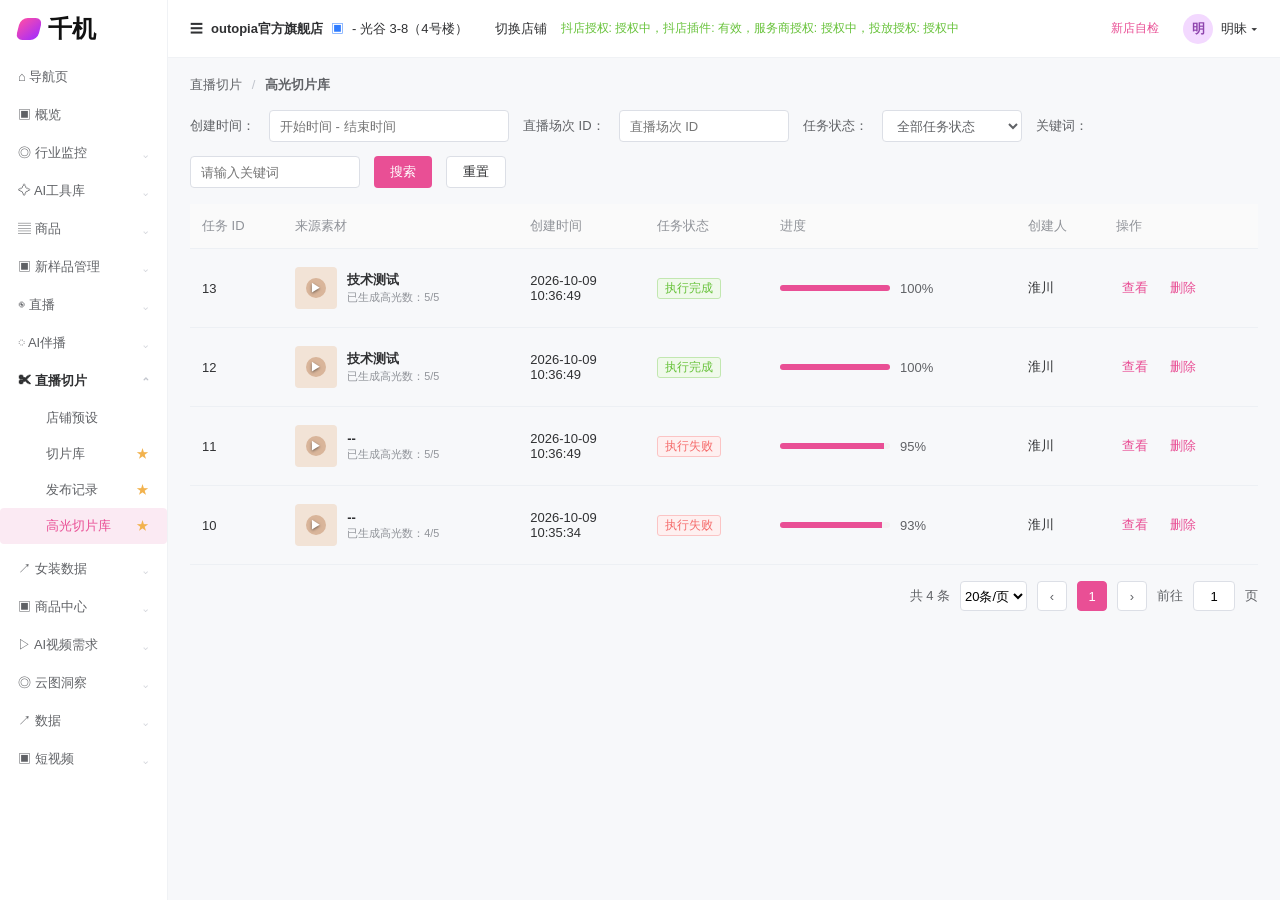
==== live-slice-prototype.html @ 04acc9f8 "Publish AI auto slice shop presets prototype" ====
<!doctype html>
<html lang="zh-CN">
<head>
<meta charset="UTF-8"><meta name="viewport" content="width=device-width,initial-scale=1.0">
<title>高光切片库-直播切片-千机管理后台</title>
<style>
:root{--pink:#e94f95;--pink2:#ff6aa8;--bg:#f7f8fa;--line:#edf0f4;--text:#303133;--muted:#909399;--green:#67c23a;--red:#f56c6c;--sidebar:#fff;--active:#fbeaf3}*{box-sizing:border-box}body{margin:0;background:var(--bg);color:var(--text);font:13px -apple-system,BlinkMacSystemFont,"PingFang SC","Microsoft YaHei",sans-serif}button,input,select{font:inherit}button{cursor:pointer;border:0;background:none;color:inherit}.shell{display:flex;min-height:100vh}.sidebar{width:168px;background:var(--sidebar);border-right:1px solid #f0f2f5;flex:none;position:sticky;top:0;height:100vh;overflow:auto}.logo{height:58px;display:flex;align-items:center;gap:8px;padding:0 18px;font-size:24px;font-weight:800;color:#111}.logo i{width:22px;height:22px;border-radius:7px;background:linear-gradient(135deg,#ff4da6,#a12cff);transform:skewX(-14deg)}.menu{width:100%;display:flex;align-items:center;gap:8px;padding:10px 18px;color:#606266;text-align:left}.menu:hover{background:#fafafa}.menu.active{color:#303133;font-weight:600}.caret{margin-left:auto;color:#c0c4cc}.sub{padding:0 0 6px}.sub button{width:100%;display:flex;align-items:center;justify-content:space-between;padding:9px 18px 9px 46px;color:#606266;text-align:left}.sub button.active{background:var(--active);color:var(--pink);border-radius:4px}.star{color:#f2b24d}.main{flex:1;min-width:0}.top{height:58px;background:#fff;border-bottom:1px solid #f0f2f5;display:flex;align-items:center;justify-content:space-between;padding:0 22px}.store{display:flex;align-items:center;gap:8px;color:#303133}.store b{font-weight:600}.auth{color:#67c23a;font-size:12px}.right{display:flex;align-items:center;gap:18px}.check{color:var(--pink);font-size:12px}.user{display:flex;align-items:center;gap:8px}.avatar{width:30px;height:30px;border-radius:50%;background:#f3d9ff;color:#8e44ad;display:grid;place-items:center;font-weight:700}.content{padding:18px 22px 40px}.crumb{color:#606266;margin-bottom:16px}.crumb span{color:#c0c4cc;margin:0 6px}.filters{display:flex;gap:14px;align-items:center;flex-wrap:wrap;margin-bottom:16px}.label{color:#606266}.date,.input,.select{height:32px;border:1px solid #dcdfe6;border-radius:4px;background:#fff;padding:0 10px;color:#606266}.date{width:240px}.input{width:170px}.select{width:140px}.search{height:32px;padding:0 16px;background:var(--pink);color:#fff;border-radius:4px}.reset{height:32px;padding:0 16px;border:1px solid #dcdfe6;background:#fff;border-radius:4px}.table{width:100%;border-collapse:collapse;min-width:980px}.table th{text-align:left;color:#909399;font-weight:500;padding:13px 12px;border-bottom:1px solid var(--line);background:#fafafa}.table td{padding:18px 12px;border-bottom:1px solid var(--line);vertical-align:middle}.source{display:flex;align-items:center;gap:10px}.thumb{width:42px;height:42px;border-radius:4px;background:#f2e3d6;display:grid;place-items:center;position:relative;overflow:hidden}.thumb:before{content:"";width:20px;height:20px;border-radius:50%;background:#d9b59a}.thumb:after{content:"▶";position:absolute;color:#fff;font-size:12px;text-shadow:0 1px 3px #0008}.meta b{display:block;font-weight:600}.meta small{color:#909399}.badge{display:inline-flex;align-items:center;gap:4px;border:1px solid;border-radius:3px;padding:1px 7px;font-size:12px}.ok{color:#67c23a;border-color:#c2e7b0;background:#f0f9eb}.bad{color:#f56c6c;border-color:#fbc4c4;background:#fef0f0}.run{color:#e6a23c;border-color:#f5dab1;background:#fdf6ec}.progress{display:flex;align-items:center;gap:10px;color:#606266}.bar{width:110px;height:6px;background:#f2f2f2;border-radius:6px;overflow:hidden}.bar i{display:block;height:100%;background:var(--pink)}.view{color:var(--pink)}.delete{color:var(--pink);margin-left:10px}.pager{display:flex;justify-content:flex-end;align-items:center;gap:10px;margin-top:16px;color:#606266}.pager select,.pager input{height:30px;border:1px solid #dcdfe6;border-radius:4px;background:#fff}.page{width:30px;height:30px;border:1px solid #dcdfe6;border-radius:4px;background:#fff}.page.current{background:var(--pink);color:#fff;border-color:var(--pink)}.toast{position:fixed;top:20px;left:50%;transform:translateX(-50%) translateY(-8px);background:#fff;border:1px solid #ebeef5;box-shadow:0 4px 16px #0001;border-radius:4px;padding:10px 16px;opacity:0;transition:.2s}.toast.show{opacity:1;transform:translateX(-50%)}.modal{position:fixed;inset:0;background:#0004;display:none;place-items:center}.modal.show{display:grid}.box{width:460px;background:#fff;border-radius:6px;padding:22px}.box h3{margin:0 0 16px}.box input,.box textarea{width:100%;border:1px solid #dcdfe6;border-radius:4px;padding:8px}.box textarea{height:90px;margin-top:12px}.box-actions{display:flex;justify-content:flex-end;gap:8px;margin-top:16px}@media(max-width:900px){.sidebar{display:none}.filters{align-items:stretch}.date,.input,.select{width:100%}}
</style>
<style>
.preset-page{background:#f7f8fa;min-height:calc(100vh - 95px);padding:8px 34px 40px;color:#17151f}.preset-hero{text-align:center;margin:4px 0 20px}.preset-hero h1{font-size:30px;margin:0 0 5px;font-weight:800}.preset-hero p{margin:0;color:#777487}.preset-modes{display:flex;background:#fff;border-radius:12px;box-shadow:0 5px 18px #391e570f;width:500px;max-width:100%;margin:0 auto 20px;padding:5px}.preset-modes button{flex:1;padding:12px;border-radius:10px;color:#55505f;font-weight:600}.preset-modes button.on{background:linear-gradient(100deg,#ad65ed,#de6fee);color:#fff}.preset-card{background:#fff;border:1px solid #eceaf2;border-radius:12px;max-width:1000px;margin:auto}.preset-tabs{display:flex;border-bottom:1px solid #eceaf2;padding:0 22px}.preset-tabs button{padding:16px 22px;color:#696573;font-weight:600}.preset-tabs button.on{color:#a356e7;border-bottom:3px solid #bf6bef}.preset-form{max-width:850px;margin:auto;padding:27px 55px}.preset-form>label{display:block;font-weight:700;margin:0 0 9px}.preset-form>label:not(:first-child){margin-top:20px}.preset-form em{color:#f05575;font-style:normal}.preset-select{width:100%;text-align:left;border:1px solid #dedbe6;border-radius:7px;height:40px;padding:0 13px;color:#aaa;background:#fff}.preset-checks,.preset-radios{display:flex;gap:18px;align-items:center;flex-wrap:wrap;color:#555}.preset-checks a{color:#a356e7}.preset-checks span{border:1px solid #e3e0e8;border-radius:5px;padding:5px 12px;color:#56515e}.preset-pills{display:flex;gap:11px}.preset-pills button{width:70px;height:31px;background:#f5f4f8;border-radius:5px}.preset-pills button.on{background:#fff;border:2px solid #bc67ec;color:#8e46cb}.preset-strategy{display:grid;grid-template-columns:repeat(4,1fr);gap:12px}.preset-strategy button{border:1px solid #dedbe6;border-radius:8px;text-align:left;padding:14px}.preset-strategy button.on{border:2px solid #b966e9;background:#fbf4ff}.preset-strategy b{display:block;margin-bottom:6px}.preset-strategy small{color:#716c79;line-height:1.4}.preset-radios label{display:flex;gap:6px;align-items:center}.preset-ratios{display:grid;grid-template-columns:repeat(4,1fr);gap:12px}.preset-ratios button{border:1px solid #e5e1ea;border-radius:8px;text-align:left;padding:12px;min-height:72px}.preset-ratios button.on{border-color:#b762ea;background:#fbf3ff}.preset-ratios b{display:block}.preset-ratios small{display:block;color:#85818e;font-size:11px;margin-top:5px;line-height:1.35}.preset-actions{display:flex;justify-content:flex-end;gap:9px;margin-top:25px}.preset-actions>button:first-child:not(.primary-preset){border:1px solid #e0dce7;border-radius:7px;padding:9px 20px;background:#fff}.primary-preset{background:linear-gradient(100deg,#aa61e9,#dc6deb);color:#fff;border-radius:7px;padding:10px 24px;font-weight:700}.default-preset-btn{border:1px solid #dcdfe6;border-radius:7px;padding:10px 20px;background:#fff;color:#606266;font-weight:600;cursor:pointer}.default-preset-btn:hover:not(:disabled){border-color:#e94f95;color:#e94f95}.default-preset-btn:disabled{background:#f5f7fa;border-color:#e4e7ed;color:#c0c4cc;cursor:not-allowed}@media(max-width:700px){.preset-page{padding:10px 12px}.preset-form{padding:24px 18px}.preset-strategy,.preset-ratios{grid-template-columns:1fr 1fr}.preset-pills{flex-wrap:wrap}}
</style><style>.preset-modes button:first-child{display:none!important}.preset-modes{width:360px!important}</style><style id="editor-css">
.ed{display:flex;flex-direction:column;height:calc(100vh - 54px);background:#f4f5f7;color:#1d1a24;margin:-8px -34px -40px}.ed-top{height:52px;background:#fff;border-bottom:1px solid #eceaf1;display:flex;align-items:center;padding:0 16px;gap:12px}.ed-top .back{border:1px solid #e4e0ea;border-radius:6px;height:30px;padding:0 10px;color:#5c5666}.ed-top b{font-size:15px}.ed-top .spacer{flex:1}.ed-next{background:#e94f95;color:#fff;border-radius:6px;height:32px;padding:0 16px;font-weight:600}.ed-body{flex:1;display:grid;grid-template-columns:92px 1fr 320px;min-height:0}.ed-tools{background:#fff;border-right:1px solid #eceaf1;display:flex;flex-direction:column;padding:8px 6px;gap:4px}.ed-tools button{border-radius:8px;padding:10px 4px;color:#5d5866;font-size:12px;line-height:1.25}.ed-tools button.on{background:#fff0f6;color:#e94f95;font-weight:700}.ed-stage{display:flex;flex-direction:column;min-width:0;background:#f7f8fa}.ed-stage-bar{display:flex;justify-content:flex-end;gap:8px;padding:10px 14px}.ed-stage-bar button{border:1px solid #e4e0ea;background:#fff;border-radius:6px;height:28px;padding:0 10px;font-size:12px;color:#5c5666}.ed-canvas-wrap{flex:1;display:flex;align-items:center;justify-content:center;min-height:0}.ed-canvas{width:240px;aspect-ratio:9/16;background:linear-gradient(180deg,#2a2433,#16131c);border-radius:10px;box-shadow:0 12px 30px #1b12261f;position:relative;overflow:hidden;color:#fff}.ed-canvas .cap{position:absolute;left:8%;right:8%;bottom:18%;text-align:center;font-weight:800;font-size:18px;text-shadow:0 2px 0 #000,0 0 8px #000;line-height:1.25}.ed-canvas .badge{position:absolute;left:10px;top:10px;background:#e94f95;border-radius:4px;font-size:11px;padding:2px 6px}.ed-side{background:#fff;border-left:1px solid #eceaf1;display:flex;flex-direction:column;min-height:0}.ed-side h3{margin:0;padding:12px 14px 8px;font-size:14px;display:flex;align-items:center;justify-content:space-between}.ed-switch{width:36px;height:20px;border-radius:10px;background:#e94f95;position:relative}.ed-switch i{position:absolute;right:2px;top:2px;width:16px;height:16px;border-radius:50%;background:#fff}.ed-side .add{margin:0 14px 8px;border:1px dashed #e94f95;color:#e94f95;border-radius:6px;height:32px;font-weight:600}.ed-list{overflow:auto;flex:1;padding:0 10px 8px}.ed-item{border:1px solid #eeeaf2;border-radius:8px;padding:8px;margin-bottom:8px;cursor:pointer}.ed-item.on{border-color:#e94f95;background:#fff7fb}.ed-item header{display:flex;justify-content:space-between;color:#8a8494;font-size:11px;margin-bottom:4px}.ed-item header button{color:#c4becb}.ed-item input{width:100%;border:0;background:transparent;font-weight:600;color:#241f2b}.ed-props{border-top:1px solid #eeeaf2;padding:10px 14px 12px;display:grid;grid-template-columns:1fr 1fr;gap:8px}.ed-props label{font-size:11px;color:#7a7484;display:flex;flex-direction:column;gap:4px}.ed-props input,.ed-props select{border:1px solid #e6e2eb;border-radius:5px;height:28px;padding:0 6px;background:#fff}.ed-props .full{grid-column:1/-1}.ed-seg{display:flex;background:#f4f2f6;border-radius:6px;padding:2px}.ed-seg button{flex:1;height:26px;border-radius:5px;color:#666}.ed-seg button.on{background:#fff;color:#e94f95;font-weight:700}.ed-tl{height:168px;background:#fff;border-top:1px solid #eceaf1;display:flex;flex-direction:column}.ed-tl-bar{height:40px;display:flex;align-items:center;gap:6px;padding:0 10px;border-bottom:1px solid #f0eef3}.ed-tl-bar button{width:28px;height:28px;border-radius:6px;color:#5d5866}.ed-tl-bar button:hover{background:#f6f4f8}.ed-time{margin-left:8px;font-variant-numeric:tabular-nums;color:#3d3846;font-size:12px}.ed-tl-bar .spacer{flex:1}.ed-zoom{width:110px}.ed-track{flex:1;position:relative;margin:10px 12px;background:#f7f5f9;border-radius:8px;overflow:hidden}.ed-clip{position:absolute;top:16px;bottom:16px;left:4%;background:linear-gradient(90deg,#ffd6e8,#f7b4d2);border-radius:6px;border:1px solid #e94f95}.ed-playhead{position:absolute;top:0;bottom:0;width:2px;background:#e94f95}.ed-playhead:before{content:"";position:absolute;top:0;left:-5px;border:6px solid transparent;border-top-color:#e94f95}.ed-panel-note{padding:16px;color:#6d6776;font-size:13px;line-height:1.6}
<style id="editor-embedded-fix">.preset-form:has(.ed){padding:0!important;max-width:none!important}.preset-form .ed{margin:0;height:760px;min-height:0;border-radius:0 0 12px 12px}.preset-form:has(.ed){border-radius:0 0 12px 12px}</style><style id="lexicon-css">
.lex{padding:22px 34px 34px;min-height:620px;color:#303133}
.lex-head{display:flex;align-items:baseline;gap:12px;margin-bottom:18px}
.lex-head b{font-size:16px;font-weight:700}
.lex-head span{color:#909399;font-size:13px}
.lex-bar{display:flex;align-items:center;gap:12px;margin-bottom:16px}
.lex-search{position:relative;width:280px}
.lex-search input{width:100%;height:32px;border:1px solid #dcdfe6;border-radius:4px;padding:0 32px 0 12px;outline:none}
.lex-search input:focus{border-color:#e94f95}
.lex-search i{position:absolute;right:10px;top:8px;color:#c0c4cc;font-style:normal}
.lex-bar .spacer{flex:1}
.lex-btn{height:32px;padding:0 16px;border-radius:4px;font-size:13px}
.lex-btn.ghost{background:#fff;border:1px solid #f5c2d6;color:#e94f95}
.lex-btn.solid{background:#e94f95;color:#fff}
.lex-pools{display:grid;grid-template-columns:1fr 1fr;gap:20px;margin-top:10px}
.lex-pool{border:1px solid #e8e6ef;border-radius:10px;background:#fff;padding:16px;min-height:360px;display:flex;flex-direction:column}
.lex-pool-header{display:flex;align-items:center;justify-content:space-between;margin-bottom:14px;padding-bottom:10px;border-bottom:1px dashed #edeaf2}
.lex-pool-title{display:flex;align-items:center;gap:8px;font-weight:700;font-size:14px}
.lex-pool-title i{width:8px;height:8px;border-radius:50%;display:inline-block}
.lex-pool.hot .lex-pool-title i{background:#e94f95}
.lex-pool.forbidden .lex-pool-title i{background:#f56c6c}
.lex-pool-count{font-size:12px;color:#909399}
.lex-tags{display:flex;flex-wrap:wrap;gap:10px;align-content:flex-start;flex:1}
.lex-tag{position:relative;display:inline-flex;align-items:center;background:#f7f6fa;border:1px solid #e4e0ec;border-radius:6px;padding:7px 14px;font-size:13px;color:#303133;transition:all .15s;cursor:default}
.lex-tag:hover{background:#fff;border-color:#e94f95;box-shadow:0 2px 8px #e94f9518}
.lex-tag-del{position:absolute;top:-7px;right:-7px;width:16px;height:16px;border-radius:50%;background:#e94f95;color:#fff;font-size:11px;line-height:15px;text-align:center;display:none;cursor:pointer;border:1px solid #fff;box-shadow:0 1px 3px #0003}
.lex-pool.forbidden .lex-tag-del{background:#f56c6c}
.lex-tag:hover .lex-tag-del{display:block}
.lex-tag-del:hover{transform:scale(1.15)}.lex-upload-card{border:1px solid #ebe7f2;border-radius:8px;padding:14px;background:#faf9fc;display:flex;flex-direction:column;justify-content:space-between}.lex-add-tag{justify-content:center;min-width:34px;padding:7px 12px;color:#e94f95;border-style:dashed;background:#fff;cursor:pointer;font-weight:700}.lex-pool.forbidden .lex-add-tag{color:#f56c6c}.lex-add-tag:hover{background:#fff7f7}
.lex-empty{padding:40px;text-align:center;color:#c0c4cc}
.lex-mask{position:fixed;inset:0;background:#0006;display:flex;align-items:center;justify-content:center;z-index:50}
.lex-dialog{width:420px;background:#fff;border-radius:8px;padding:20px 22px}
.lex-dialog h4{margin:0 0 16px;font-size:16px}
.lex-dialog input{width:100%;height:36px;border:1px solid #dcdfe6;border-radius:4px;padding:0 12px}
.lex-dialog input:focus{border-color:#e94f95;outline:none}
.lex-dialog .row{display:flex;justify-content:flex-end;gap:10px;margin-top:18px}
.lex-count{margin-left:8px;color:#c0c4cc;font-size:12px}
.preset-setting .default-preset-btn{margin-left:auto;flex-shrink:0;min-height:32px;padding:7px 18px}
.preset-tab-actions{margin:0;padding:25px 55px 27px}.preset-form:has(#editorHost) .ed{height:672px}.preset-form:has(#lexiconHost) .lex{min-height:530px}.preset-tab-actions .primary-preset{flex-shrink:0}@media(max-width:700px){.preset-tab-actions{padding:24px 18px}}
</style><style id="preset-setting-css">.preset-setting{display:flex;align-items:center;gap:12px;margin:-2px 0 14px;color:#606266}.preset-setting[hidden]{display:none}.preset-setting label{font-weight:600}.preset-setting #presetSelect{display:none}.preset-picker{position:relative;width:220px}.preset-picker-trigger{display:flex;align-items:center;gap:8px;width:100%;height:32px;border:1px solid #dcdfe6;border-radius:4px;background:#fff;color:#606266;padding:0 10px;text-align:left}.preset-picker-trigger:focus-visible,.preset-picker-trigger[aria-expanded="true"]{outline:none;border-color:#e94f95}.preset-picker-arrow{margin-left:auto;width:7px;height:7px;border-right:1px solid #909399;border-bottom:1px solid #909399;transform:rotate(45deg);margin-top:-4px}.preset-default-badge{display:inline-flex;align-items:center;padding:2px 6px;background:#f0f1f3;border-radius:4px;color:#909399;font-size:11px;line-height:16px;font-weight:400;white-space:nowrap}.preset-picker-menu{position:absolute;top:calc(100% + 6px);left:0;right:0;z-index:20;padding:5px 0;border:1px solid #e4e7ed;border-radius:6px;background:#fff;box-shadow:0 6px 18px #00000014}.preset-picker-menu[hidden]{display:none}.preset-picker-option{display:flex;align-items:center;gap:8px;width:100%;padding:9px 12px;text-align:left;color:#606266}.preset-picker-option:hover,.preset-picker-option:focus-visible{outline:none;background:#f7f6fa}.preset-picker-option[aria-selected="true"]{color:#a356e7;background:#fbf4ff}</style></head><body>
<div class="shell"><aside class="sidebar"><div class="logo"><i></i>千机</div><button class="menu">⌂ 导航页</button><button class="menu">▣ 概览</button><button class="menu">◎ 行业监控 <span class="caret">⌄</span></button><button class="menu">✧ AI工具库 <span class="caret">⌄</span></button><button class="menu">▤ 商品 <span class="caret">⌄</span></button><button class="menu">▣ 新样品管理 <span class="caret">⌄</span></button><button class="menu">◉ 直播 <span class="caret">⌄</span></button><button class="menu">◌ AI伴播 <span class="caret">⌄</span></button><button class="menu active">✂ 直播切片 <span class="caret">⌃</span></button><div class="sub"><button data-tab="library">切片库 <span class="star">★</span></button><button data-tab="record">发布记录 <span class="star">★</span></button><button data-tab="highlight" class="active">高光切片库 <span class="star">★</span></button></div><button class="menu">↗ 女装数据 <span class="caret">⌄</span></button><button class="menu">▣ 商品中心 <span class="caret">⌄</span></button><button class="menu">▷ AI视频需求 <span class="caret">⌄</span></button><button class="menu">◎ 云图洞察 <span class="caret">⌄</span></button><button class="menu">↗ 数据 <span class="caret">⌄</span></button><button class="menu">▣ 短视频 <span class="caret">⌄</span></button></aside>
<main class="main"><header class="top"><div class="store">☰ <b>outopia官方旗舰店</b> <span style="color:#2f7cff">▣</span> - 光谷 3-8（4号楼）　<button id="switch">切换店铺</button><span class="auth">抖店授权: 授权中，抖店插件: 有效，服务商授权: 授权中，投放授权: 授权中</span></div><div class="right"><button class="check" id="selfCheck">新店自检</button><div class="user"><div class="avatar">明</div>明昧 ▾</div></div></header><section class="content"><div class="crumb">直播切片 <span>/</span> <b id="crumb">高光切片库</b></div><div id="presetSetting" class="preset-setting" hidden><label>预设设置</label><select id="presetSelect"><option>店铺预设 1</option><option>店铺预设 2</option></select><button class="default-preset-btn" id="btnSetDefault">作为默认预设</button></div><div id="panel"></div></section></main></div>
<div class="toast" id="toast"></div><div class="modal" id="modal"><div class="box"><h3>创建直播切片任务</h3><input id="session" placeholder="请输入直播场次 ID"><textarea id="desc" placeholder="可选，填写任务说明"></textarea><div class="box-actions"><button class="reset" id="cancel">取消</button><button class="search" id="save">创建任务</button></div></div></div>
<script>
const $=s=>document.querySelector(s),$$=s=>[...document.querySelectorAll(s)];let currentDefaultPreset = '店铺预设 1';
function updateDefaultButton(){renderPresetPicker();const sel=$('#presetSelect');const btn=$('#btnSetDefault');if(!btn||!sel)return;const cur=sel.value;if(cur===currentDefaultPreset){btn.disabled=true;btn.textContent='已为默认预设';}else{btn.disabled=false;btn.textContent='作为默认预设';}}
function renderPresetPicker(){
 const select=$('#presetSelect');if(!select)return;
 let picker=$('#presetPicker');
 if(!picker){
  picker=document.createElement('div');picker.id='presetPicker';picker.className='preset-picker';
  picker.innerHTML='<button type="button" class="preset-picker-trigger" aria-label="预设设置" aria-haspopup="listbox" aria-expanded="false" aria-controls="presetPickerMenu"></button><div id="presetPickerMenu" class="preset-picker-menu" role="listbox" aria-label="预设设置" hidden></div>';
  select.after(picker);
  const trigger=picker.querySelector('button');const menu=picker.querySelector('[role="listbox"]');
  const close=()=>{menu.hidden=true;trigger.setAttribute('aria-expanded','false')};
  const open=()=>{menu.hidden=false;trigger.setAttribute('aria-expanded','true')};
  trigger.onclick=()=>{if(menu.hidden)open();else close()};
  trigger.onkeydown=e=>{if(e.key==='ArrowDown'||e.key==='ArrowUp'){e.preventDefault();open();const options=[...menu.children];(options.find(b=>b.getAttribute('aria-selected')==='true')||options[0])?.focus()}};
  picker.onkeydown=e=>{if(e.key==='Escape'){e.preventDefault();close();trigger.focus()}if(e.target.getAttribute('role')==='option'&&(e.key==='ArrowDown'||e.key==='ArrowUp')){e.preventDefault();const options=[...menu.children];options[(options.indexOf(e.target)+(e.key==='ArrowDown'?1:-1)+options.length)%options.length].focus()}};
  picker.onfocusout=e=>{if(!picker.contains(e.relatedTarget))close()};
  document.addEventListener('click',e=>{if(!picker.contains(e.target))close()});
 }
 const trigger=picker.querySelector('button');const menu=picker.querySelector('[role="listbox"]');
 const nameContent=value=>{const fragment=document.createDocumentFragment();const name=document.createElement('span');name.textContent=value;fragment.appendChild(name);if(value===currentDefaultPreset){const badge=document.createElement('span');badge.className='preset-default-badge';badge.textContent='默认';fragment.appendChild(badge)}return fragment};
 trigger.replaceChildren(nameContent(select.value));const arrow=document.createElement('span');arrow.className='preset-picker-arrow';arrow.setAttribute('aria-hidden','true');trigger.appendChild(arrow);
 menu.replaceChildren();
 [...select.options].forEach(option=>{const button=document.createElement('button');button.type='button';button.className='preset-picker-option';button.setAttribute('role','option');button.setAttribute('aria-selected',String(option.value===select.value));button.appendChild(nameContent(option.value));button.onclick=()=>{select.value=option.value;menu.hidden=true;trigger.setAttribute('aria-expanded','false');select.dispatchEvent(new Event('change',{bubbles:true}));updateDefaultButton();trigger.focus()};menu.appendChild(button)});
}
let active='highlight';
const data={library:{title:'切片库',rows:[['1024','技术测试','常规切片','2026-10-09 10:36:49','已完成','5/5','淮川'],['1023','技术测试','商品切片','2026-10-09 10:22:18','处理中','3/5','淮川'],['1022','秋冬新品专场','常规切片','2026-10-08 18:42:11','执行失败','4/5','淮川']]},record:{title:'发布记录',rows:[['0098','技术测试-高光01','抖音 / 快手','2026-10-09 11:04:22','已发布','100%','明昧'],['0097','秋冬新品专场-03','抖音','2026-10-08 19:20:08','发布中','68%','明昧'],['0096','品牌直播间-02','快手 / 视频号','2026-10-08 16:38:41','发布失败','45%','明昧']]},highlight:{title:'高光切片库',rows:[['13','技术测试','2026-10-09 10:36:49','执行完成','100%','淮川','5/5'],['12','技术测试','2026-10-09 10:36:49','执行完成','100%','淮川','5/5'],['11','--','2026-10-09 10:36:49','执行失败','95%','淮川','5/5'],['10','--','2026-10-09 10:35:34','执行失败','93%','淮川','4/5']]}};
function toast(m){let t=$('#toast');t.textContent=m;t.classList.add('show');setTimeout(()=>t.classList.remove('show'),1800)}
function render(k){active=k;$$('[data-tab]').forEach(x=>x.classList.toggle('active',x.dataset.tab===k));const ps=$('#presetSetting');if(ps)ps.hidden=k!=='preset';if(k==='preset'){$('#crumb').textContent='店铺预设';$('#panel').innerHTML='';return}let d=data[k];$('#crumb').textContent=d.title;$$('[data-tab]').forEach(x=>x.classList.toggle('active',x.dataset.tab===k));let status=k==='record'?'发布状态':'任务状态',statusOptions=k==='record'?'<option>全部发布状态</option><option>已发布</option><option>发布中</option><option>发布失败</option>':'<option>全部任务状态</option><option>执行完成</option><option>处理中</option><option>执行失败</option>';let rows=d.rows.map(r=>{let statusText=k==='highlight'?r[3]:r[4],pct=k==='highlight'?r[4]:r[5],cls=/完成|发布$/.test(statusText)?'ok':/失败/.test(statusText)?'bad':'run',progress=parseInt(pct);return `<tr><td>${r[0]}</td><td><div class="source"><div class="thumb"></div><div class="meta"><b>${r[1]}</b><small>${k==='record'?'发布渠道：'+r[2]:'已生成高光数：'+(k==='highlight'?r[6]:r[5])}</small></div></div></td><td>${k==='highlight'?r[2].replace(' ','<br>'):r[3].replace(' ','<br>')}</td><td><span class="badge ${cls}">${statusText}</span></td><td><div class="progress"><div class="bar"><i style="width:${progress}%"></i></div>${pct}</div></td><td>${k==='highlight'?r[5]:r[6]}</td><td><button class="view">查看</button><button class="delete">删除</button></td></tr>`}).join('');$('#panel').innerHTML=`<div class="filters"><span class="label">创建时间：</span><input class="date" placeholder="开始时间 - 结束时间"><span class="label">直播场次 ID：</span><input class="input" placeholder="直播场次 ID"><span class="label">${status}：</span><select class="select">${statusOptions}</select><span class="label">关键词：</span><input class="input" placeholder="请输入关键词"><button class="search" id="searchBtn">搜索</button><button class="reset" id="resetBtn">重置</button></div><table class="table"><thead><tr><th>${k==='record'?'发布 ID':'任务 ID'}</th><th>${k==='record'?'视频名称':'来源素材'}</th><th>${k==='record'?'发布时间':'创建时间'}</th><th>${status}</th><th>进度</th><th>创建人</th><th>操作</th></tr></thead><tbody>${rows}</tbody></table><div class="pager"><span>共 ${d.rows.length} 条</span><select><option>20条/页</option><option>50条/页</option></select><button class="page">‹</button><button class="page current">1</button><button class="page">›</button><span>前往</span><input value="1" style="width:42px;text-align:center"><span>页</span></div>`;$('#searchBtn').onclick=()=>toast('已按当前条件筛选');$('#resetBtn').onclick=()=>{render(active);toast('筛选条件已重置')};$$('.view').forEach(b=>b.onclick=()=>toast('已打开详情'));$$('.delete').forEach(b=>b.onclick=()=>{if(confirm('确定删除这条记录吗？')){b.closest('tr').remove();toast('记录已删除')}})}
const preset=document.createElement('button');preset.dataset.tab='preset';preset.textContent='店铺预设';document.querySelector('.sub').insertBefore(preset,document.querySelector('.sub').firstElementChild);
function renderPreset(){return `<div class="preset-page"><div class="preset-hero"><h1>直播精剪</h1><p>智能直播拆条 + 配方短视频自动化剪辑</p></div><div class="preset-modes"><button>♙ 主播管理</button><button class="on">▣ 直播拆条</button><button>▶ 视频创作</button></div><div class="preset-card"><div class="preset-tabs"><button class="on">切片策略</button><button>剪辑预设</button><button>词库管理</button></div><div class="preset-form"><label>成片生成策略 <em>*</em></label><div class="preset-strategy"><button class="on"><b>定时生成</b><small>按固定时间间隔自动拆条生成成片</small></button><button><b>定量生成</b><small>按设定数量目标优先组合输出</small></button><button><b>关键词生成</b><small>根据口播和商品关键词匹配切片</small></button><button><b>高光生成</b><small>自动捕捉互动和成交高光片段成片</small></button></div><label>无效词过滤</label><div class="preset-checks"><label><input type="checkbox" checked>重复词</label><label><input type="checkbox" checked>语气词</label><label><input type="checkbox" checked>停顿</label><span>0.8s</span></div><label>输出数量 <em>*</em></label><div class="preset-pills"><button>1</button><button>2</button><button class="on">3</button><button>4</button><button>5</button><button>6</button></div><label>标签相似度过滤</label><div class="preset-radios"><label><input type="radio" name="ps">宽松</label><label><input type="radio" name="ps">标准</label><label><input type="radio" name="ps" checked>严格</label></div><label>是否允许重复使用素材</label><div class="preset-radios"><label><input type="radio" name="reuse" checked>允许</label><label><input type="radio" name="reuse">不允许</label></div><label>成片变速</label><div class="preset-radios"><label><input type="radio" name="pv">0.8</label><label><input type="radio" name="pv">1.0</label><label><input type="radio" name="pv" checked>1.2</label><label><input type="radio" name="pv">1.5</label><label><input type="radio" name="pv">2.0</label></div><label>输出比例 <em>*</em></label><div class="preset-ratios"><button class="on"><b>9:16</b><small>1080 × 1920<br>适合抖音快手淘宝逛逛平台</small></button><button><b>3:4</b><small>750 × 1000</small></button><button><b>1:1</b><small>800 × 800</small></button><button><b>16:9</b><small>1920 × 1080</small></button></div><div class="preset-actions"><button class="primary-preset" id="btnSavePreset">保存预设</button></div></div></div></div>`}

const editorState={tool:'字幕设置',playing:false,time:0,duration:67,zoom:1,subsOn:true,scope:'global',font:'思源黑体',color:'#ffffff',stroke:'#000000',size:32,x:50,y:78,w:84,h:18,active:0,caps:[{t:'00:02-00:06',text:'这款凉感面料上身很舒服'},{t:'00:08-00:12',text:'今天直播间专属价'},{t:'00:14-00:18',text:'点击下方链接马上拍'}]};
function renderEditor(){const caps=editorState.caps.map((c,i)=>`<div class="ed-item ${i===editorState.active?'on':''}" data-cap="${i}"><header><span>${c.t}</span><button data-del="${i}">删除</button></header><input data-edit="${i}" value="${c.text.replace(/"/g,'&quot;')}"></div>`).join('');const tools=['字幕设置','转场特效','BGM库','马赛克','贴纸'].map(t=>`<button data-tool="${t}" class="${editorState.tool===t?'on':''}">${t}</button>`).join('');const side=editorState.tool==='字幕设置'?`<div class="ed-props"><div class="ed-seg full"><button data-scope="global" class="${editorState.scope==='global'?'on':''}">全局设置</button><button data-scope="single" class="${editorState.scope==='single'?'on':''}">单个设置</button></div><label>字体<select id="edFont"><option>思源黑体</option><option>阿里巴巴普惠体</option><option>站酷快乐体</option></select></label><label>字号<input id="edSize" type="number" value="${editorState.size}"></label><label>颜色<input id="edColor" type="color" value="${editorState.color}"></label><label>描边<input id="edStroke" type="color" value="${editorState.stroke}"></label><label>水平<input id="edX" type="number" value="${editorState.x}"></label><label>垂直<input id="edY" type="number" value="${editorState.y}"></label><label>宽度<input id="edW" type="number" value="${editorState.w}"></label><label>高度<input id="edH" type="number" value="${editorState.h}"></label></div>`:`<div class="ed-panel-note"><b>${editorState.tool}</b><br>原型面板已接通，可继续配置${editorState.tool}。</div>`;const mm=String(Math.floor(editorState.time/60)).padStart(2,'0'),ss=String(editorState.time%60).padStart(2,'0'),dm=String(Math.floor(editorState.duration/60)).padStart(2,'0'),ds=String(editorState.duration%60).padStart(2,'0'),cap=editorState.caps[editorState.active];return `<div class="ed"><div class="ed-body"><div class="ed-tools">${tools}</div><div class="ed-stage"><div class="ed-canvas-wrap"><div class="ed-canvas" id="edCanvas"><span class="badge">9:16</span><div class="cap" id="capPreview" style="color:${editorState.color};font-size:${Math.max(14,editorState.size/2)}px;-webkit-text-stroke:1px ${editorState.stroke};left:${editorState.x-editorState.w/2}%;width:${editorState.w}%;bottom:${100-editorState.y}%">${editorState.subsOn&&cap?cap.text:''}</div></div></div></div><aside class="ed-side">${side}</aside></div></div>`}
function mountEditor(root){root.innerHTML=renderEditor();root.querySelectorAll('[data-tool]').forEach(b=>b.onclick=()=>{editorState.tool=b.dataset.tool;mountEditor(root)});root.querySelectorAll('[data-cap]').forEach(b=>b.onclick=e=>{if(e.target.dataset.del||e.target.dataset.edit)return;editorState.active=+b.dataset.cap;mountEditor(root)});root.querySelectorAll('[data-del]').forEach(b=>b.onclick=e=>{e.stopPropagation();editorState.caps.splice(+b.dataset.del,1);editorState.active=Math.max(0,editorState.caps.length-1);mountEditor(root)});root.querySelectorAll('[data-edit]').forEach(inp=>inp.oninput=()=>{editorState.caps[+inp.dataset.edit].text=inp.value;const p=root.querySelector('#capPreview');if(p)p.textContent=editorState.subsOn?inp.value:''});const add=root.querySelector('#addCap');if(add)add.onclick=()=>{const n=editorState.caps.length+1;editorState.caps.push({t:`00:${String(n*4).padStart(2,'0')}-00:${String(n*4+3).padStart(2,'0')}`,text:'新字幕'});editorState.active=editorState.caps.length-1;mountEditor(root)};root.querySelectorAll('[data-scope]').forEach(b=>b.onclick=()=>{editorState.scope=b.dataset.scope;mountEditor(root)});const bind=(id,key,num)=>{const el=root.querySelector(id);if(el)el.onchange=el.oninput=()=>{editorState[key]=num?+el.value:el.value;const p=root.querySelector('#capPreview');if(p){p.style.color=editorState.color;p.style.fontSize=Math.max(14,editorState.size/2)+'px';p.style.webkitTextStroke='1px '+editorState.stroke;p.style.left=(editorState.x-editorState.w/2)+'%';p.style.width=editorState.w+'%';p.style.bottom=(100-editorState.y)+'%'}}};bind('#edFont','font',0);bind('#edSize','size',1);bind('#edColor','color',0);bind('#edStroke','stroke',0);bind('#edX','x',1);bind('#edY','y',1);bind('#edW','w',1);bind('#edH','h',1);const tog=root.querySelector('#subToggle');if(tog)tog.onclick=()=>{editorState.subsOn=!editorState.subsOn;const p=root.querySelector('#capPreview');if(p)p.textContent=editorState.subsOn?(editorState.caps[editorState.active]?.text||''):''};const back=root.querySelector('#edBack');if(back)back.onclick=()=>openPreset('base');const next=root.querySelector('#edNext');if(next)next.onclick=()=>toast('已进入下一步：发布设置');root.querySelectorAll('[data-act]').forEach(b=>b.onclick=()=>toast(b.textContent+'（原型）'));root.querySelectorAll('[data-tl]').forEach(b=>b.onclick=()=>{const k=b.dataset.tl;if(k==='play'){editorState.playing=!editorState.playing;b.textContent=editorState.playing?'⏸':'▶';toast(editorState.playing?'开始播放':'已暂停');return}toast({undo:'已撤销',redo:'已重做',split:'已在播放头分割',del:'已删除选中片段',snap:'吸附已切换'}[k]||'已操作')});const z=root.querySelector('#edZoom');if(z)z.oninput=()=>{editorState.zoom=+z.value;const c=root.querySelector('.ed-clip');if(c)c.style.width=(72*editorState.zoom)+'%'};const font=root.querySelector('#edFont');if(font)font.value=editorState.font}

const lexiconState={hotWords:['湿剃','干剃','剃','剃须刀','飞利浦'],forbiddenWords:['第一','全网最低','秒杀','绝对','治愈'],query:'',targetPool:'hot'};
function renderLexicon(root){
 const q=lexiconState.query.trim();
 const filterWords=(list)=>list.map((w,i)=>({w,i})).filter(x=>!q||x.w.includes(q));
 const hotFiltered=filterWords(lexiconState.hotWords);
 const forbiddenFiltered=filterWords(lexiconState.forbiddenWords);
 const renderTag=(x,type)=>`<div class="lex-tag" data-type="${type}"><span>${x.w}</span><span class="lex-tag-del" data-deltype="${type}" data-delidx="${x.i}" title="删除">×</span></div>`;
 const hotHtml=hotFiltered.map(x=>renderTag(x,'hot')).join('')+`<div class="lex-tag lex-add-tag" data-addpool="hot" title="添加热词">+</div>`;
 const forbiddenHtml=forbiddenFiltered.map(x=>renderTag(x,'forbidden')).join('')+`<div class="lex-tag lex-add-tag" data-addpool="forbidden" title="添加违禁词">+</div>`;
 const totalUsed=lexiconState.hotWords.join('').length+lexiconState.forbiddenWords.join('').length;
 root.innerHTML=`<div class="lex"><div class="lex-head"><b>词库检测</b><span>支持人名、专有词等热词识别优化，以及违禁词自动过滤，最多支持340个字符</span><span class="lex-count">${totalUsed}/340</span></div><div class="lex-bar"><div class="lex-search"><input id="lxSearch" placeholder="输入关键词搜索" value="${q.replace(/"/g,'&quot;')}"><i>⌕</i></div><div class="spacer"></div><button class="lex-btn solid" id="lxUpload">批量上传</button></div><div class="lex-pools"><div class="lex-pool hot"><div class="lex-pool-header"><div class="lex-pool-title"><i></i>热词池</div><span class="lex-pool-count">${lexiconState.hotWords.length} 个词</span></div><div class="lex-tags">${hotHtml}</div></div><div class="lex-pool forbidden"><div class="lex-pool-header"><div class="lex-pool-title"><i></i>违禁词池</div><span class="lex-pool-count">${lexiconState.forbiddenWords.length} 个词</span></div><div class="lex-tags">${forbiddenHtml}</div></div></div></div>`;
 const search=root.querySelector('#lxSearch');search.oninput=()=>{lexiconState.query=search.value;renderLexicon(root)};
 root.querySelector('#lxUpload').onclick=()=>openBatchUploadDialog(root);
 root.querySelectorAll('[data-addpool]').forEach(btn=>btn.onclick=()=>openLexDialog(root,btn.dataset.addpool));
 root.querySelectorAll('.lex-tag-del').forEach(btn=>btn.onclick=(e)=>{e.stopPropagation();const t=btn.dataset.deltype;const idx=+btn.dataset.delidx;if(t==='hot'){lexiconState.hotWords.splice(idx,1);toast('已删除热词');}else{lexiconState.forbiddenWords.splice(idx,1);toast('已删除违禁词');}renderLexicon(root);});
}
function openBatchUploadDialog(root){
 const mask=document.createElement('div');mask.className='lex-mask';
 mask.innerHTML=`<div class="lex-dialog" style="width:520px"><h4>批量上传词库</h4><p style="font-size:12px;color:#909399;margin:-6px 0 16px">请选择上传分类，支持通过 Excel 表格批量导入对应词库</p><div style="display:grid;grid-template-columns:1fr 1fr;gap:14px;margin-bottom:18px"><div class="lex-upload-card" id="upHotCard"><div style="font-weight:700;margin-bottom:6px;display:flex;align-items:center;gap:6px"><i style="width:8px;height:8px;border-radius:50%;background:#e94f95;display:inline-block"></i>热词批量上传</div><p style="font-size:12px;color:#606266;margin:0 0 10px;line-height:1.4">上传后将合并导入至左侧热词池</p><button class="lex-btn ghost" style="width:100%" id="btnUpHot">选择文件上传</button><button class="lex-btn ghost" style="width:100%;margin-top:8px" id="btnTplHot">下载表格模板</button></div><div class="lex-upload-card" id="upForbiddenCard"><div style="font-weight:700;margin-bottom:6px;display:flex;align-items:center;gap:6px"><i style="width:8px;height:8px;border-radius:50%;background:#f56c6c;display:inline-block"></i>违禁词批量上传</div><p style="font-size:12px;color:#606266;margin:0 0 10px;line-height:1.4">上传后将合并导入至右侧违禁词池</p><button class="lex-btn ghost" style="width:100%;border-color:#fbc4c4;color:#f56c6c" id="btnUpForbidden">选择文件上传</button><button class="lex-btn ghost" style="width:100%;margin-top:8px;border-color:#fbc4c4;color:#f56c6c" id="btnTplForbidden">下载表格模板</button></div></div><div class="row"><button class="lex-btn ghost" id="batchClose">关闭</button></div></div>`;
 document.body.appendChild(mask);
 mask.querySelector('#batchClose').onclick=()=>mask.remove();
 mask.onclick=e=>{if(e.target===mask)mask.remove()};
 mask.querySelector('#btnTplHot').onclick=()=>toast('已下载热词表格模板');
 mask.querySelector('#btnTplForbidden').onclick=()=>toast('已下载违禁词表格模板');
 mask.querySelector('#btnUpHot').onclick=()=>{
  const sample=['爆款','正品保证','官方自营'].filter(w=>!lexiconState.hotWords.includes(w));
  const nextLen=lexiconState.hotWords.join('').length+lexiconState.forbiddenWords.join('').length+sample.join('').length;
  if(nextLen>340){toast('导入后将超出340个字符上限');return;}
  lexiconState.hotWords.push(...sample);
  mask.remove();
  toast('已成功批量导入 '+sample.length+' 个热词');
  renderLexicon(root);
 };
 mask.querySelector('#btnUpForbidden').onclick=()=>{
  const sample=['第一名','国家级','全网独家'].filter(w=>!lexiconState.forbiddenWords.includes(w));
  const nextLen=lexiconState.hotWords.join('').length+lexiconState.forbiddenWords.join('').length+sample.join('').length;
  if(nextLen>340){toast('导入后将超出340个字符上限');return;}
  lexiconState.forbiddenWords.push(...sample);
  mask.remove();
  toast('已成功批量导入 '+sample.length+' 个违禁词');
  renderLexicon(root);
 };
}

function openLexDialog(root,pool='hot',lockPool=true){
 const mask=document.createElement('div');mask.className='lex-mask';
 const poolName=pool==='hot'?'热词':'违禁词';
 const radioHtml=lockPool?'':`<div style="display:flex;gap:16px;margin-bottom:14px"><label><input type="radio" name="pooldest" value="hot" ${pool==='hot'?'checked':''}> 热词池</label><label><input type="radio" name="pooldest" value="forbidden" ${pool==='forbidden'?'checked':''}> 违禁词池</label></div>`;
 mask.innerHTML=`<div class="lex-dialog"><h4>添加${lockPool?poolName:'词条'}</h4>${radioHtml}<input id="lxInput" maxlength="30" placeholder="请输入${lockPool?poolName:'词条'}名称"><div class="row"><button class="lex-btn ghost" id="lxCancel">取消</button><button class="lex-btn solid" id="lxOk">确定</button></div></div>`;
 document.body.appendChild(mask);
 const input=mask.querySelector('#lxInput');input.focus();
 mask.querySelector('#lxCancel').onclick=()=>mask.remove();
 mask.onclick=e=>{if(e.target===mask)mask.remove()};
 const save=()=>{const v=input.value.trim();if(!v){toast('请输入内容');return;}const target=lockPool?pool:mask.querySelector('input[name="pooldest"]:checked').value;const list=target==='hot'?lexiconState.hotWords:lexiconState.forbiddenWords;if(list.includes(v)){toast('该词已存在于'+(target==='hot'?'热词池':'违禁词池'));return;}const totalLen=lexiconState.hotWords.join('').length+lexiconState.forbiddenWords.join('').length+v.length;if(totalLen>340){toast('超出340个字符上限');return;}list.push(v);mask.remove();toast('已添加到'+(target==='hot'?'热词池':'违禁词池'));renderLexicon(root);};
 mask.querySelector('#lxOk').onclick=save;
 input.onkeydown=e=>{if(e.key==='Enter')save();};
}
const presetDrafts={};
const presetInitialStates={edit:JSON.parse(JSON.stringify(editorState)),lexicon:JSON.parse(JSON.stringify(lexiconState))};
let displayedPresetName=null,presetViewMode='base';
const presetTabNames={base:'切片策略',edit:'剪辑预设',lexicon:'词库管理'};
function presetStorageKey(name,mode){return 'live-slice-prototype:preset:'+name+':'+mode}
function clonePresetData(value){return JSON.parse(JSON.stringify(value))}
function readSavedPreset(name,mode){try{return JSON.parse(localStorage.getItem(presetStorageKey(name,mode))||'null')}catch{return null}}
function capturePresetDraft(){
 if(!displayedPresetName||!$('.preset-form'))return;
 let value;
 if(presetViewMode==='base'){
  if(!$('.preset-strategy'))return;
  const selectedIndex=selector=>$$(selector+' button').findIndex(b=>b.classList.contains('on'));
  value={strategy:selectedIndex('.preset-strategy'),quantity:selectedIndex('.preset-pills'),ratio:selectedIndex('.preset-ratios'),filters:$$('.preset-checks input').map(input=>input.checked),radios:{}};
  ['ps','reuse','pv'].forEach(name=>{value.radios[name]=$$('input[name="'+name+'"]').findIndex(input=>input.checked)});
 }else if(presetViewMode==='edit'){if(!$('#editorHost'))return;value=editorState}
 else{if(!$('#lexiconHost'))return;value={hotWords:lexiconState.hotWords,forbiddenWords:lexiconState.forbiddenWords}}
 const drafts=presetDrafts[displayedPresetName]||(presetDrafts[displayedPresetName]={});drafts[presetViewMode]=clonePresetData(value);
}
function restorePresetTab(name,mode){
 const value=presetDrafts[name]?.[mode]||readSavedPreset(name,mode);
 if(mode==='base'){
  if(!value)return;
  [['.preset-strategy','strategy'],['.preset-pills','quantity'],['.preset-ratios','ratio']].forEach(([selector,key])=>$$(selector+' button').forEach((b,i)=>b.classList.toggle('on',i===value[key])));
  $$('.preset-checks input').forEach((input,i)=>input.checked=value.filters[i]);
  ['ps','reuse','pv'].forEach(key=>$$('input[name="'+key+'"]').forEach((input,i)=>input.checked=i===value.radios[key]));
 }else if(mode==='edit'){Object.assign(editorState,clonePresetData(value||presetInitialStates.edit))}
 else{Object.assign(lexiconState,clonePresetData(presetInitialStates.lexicon),clonePresetData(value||{}));lexiconState.query=''}
}
function saveCurrentPresetTab(){
 capturePresetDraft();const value=presetDrafts[displayedPresetName]?.[presetViewMode];if(!value)return;
 try{localStorage.setItem(presetStorageKey(displayedPresetName,presetViewMode),JSON.stringify(value));toast('已保存「'+displayedPresetName+'」的'+presetTabNames[presetViewMode])}
 catch{toast('保存失败，请检查浏览器的本地存储权限')}
}
function bindPresetActions(){
 const saveBtn=$('#btnSavePreset');if(saveBtn)saveBtn.onclick=saveCurrentPresetTab;
 const defBtn=$('#btnSetDefault');if(defBtn)defBtn.onclick=()=>{const name=$('#presetSelect').value;try{localStorage.setItem('live-slice-prototype:default-preset',name);currentDefaultPreset=name;toast('已将「'+name+'」设为默认预设');updateDefaultButton()}catch{toast('默认预设保存失败，请检查浏览器的本地存储权限')}};
 updateDefaultButton();
}
function wirePreset(mode){
 const hero=$('.preset-hero');if(!hero)return;hero.querySelector('h1').textContent='店铺预设';hero.querySelector('p')?.remove();$('.preset-modes')?.remove();
 $$('.preset-tabs button').forEach((b,i)=>{b.textContent=['切片策略','剪辑预设','词库管理'][i];b.classList.toggle('on',(mode==='edit'?1:mode==='lexicon'?2:0)===i);b.onclick=()=>openPreset(i===0?'base':i===1?'edit':'lexicon')});
 $$('.preset-pills button,.preset-strategy button,.preset-ratios button').forEach(b=>b.onclick=()=>{b.parentElement.querySelectorAll('button').forEach(x=>x.classList.remove('on'));b.classList.add('on')});
}
function openPreset(mode){
 capturePresetDraft();active='preset';presetViewMode=mode;displayedPresetName=$('#presetSelect').value;
 $$('[data-tab]').forEach(x=>x.classList.toggle('active',x.dataset.tab==='preset'));$('#crumb').textContent='店铺预设';
 $('#presetSetting').hidden=false;$('#presetSelect').onchange=()=>openPreset(presetViewMode);
 $('#panel').innerHTML=renderPreset();wirePreset(mode);restorePresetTab(displayedPresetName,mode);
 const form=$('.preset-form');
 if(mode==='edit'||mode==='lexicon'){
  form.style.maxWidth='none';form.style.padding='0';
  form.innerHTML=(mode==='edit'?'<div id="editorHost"></div>':'<div id="lexiconHost"></div>')+'<div class="preset-actions preset-tab-actions"><button class="primary-preset" id="btnSavePreset">保存预设</button></div>';
  if(mode==='edit')mountEditor($('#editorHost'));else renderLexicon($('#lexiconHost'));
 }
 bindPresetActions();
}
try{const savedDefault=localStorage.getItem('live-slice-prototype:default-preset');if([...$('#presetSelect').options].some(option=>option.value===savedDefault))currentDefaultPreset=savedDefault}catch{}

$$('[data-tab]').forEach(b=>b.onclick=()=>{if(b.dataset.tab==='preset'){openPreset('base');return}render(b.dataset.tab)});$('#switch').onclick=()=>toast('店铺切换面板已打开');$('#selfCheck').onclick=()=>toast('新店自检已打开');preset.addEventListener('click',()=>openPreset('base'));render('highlight');
</script></body></html>
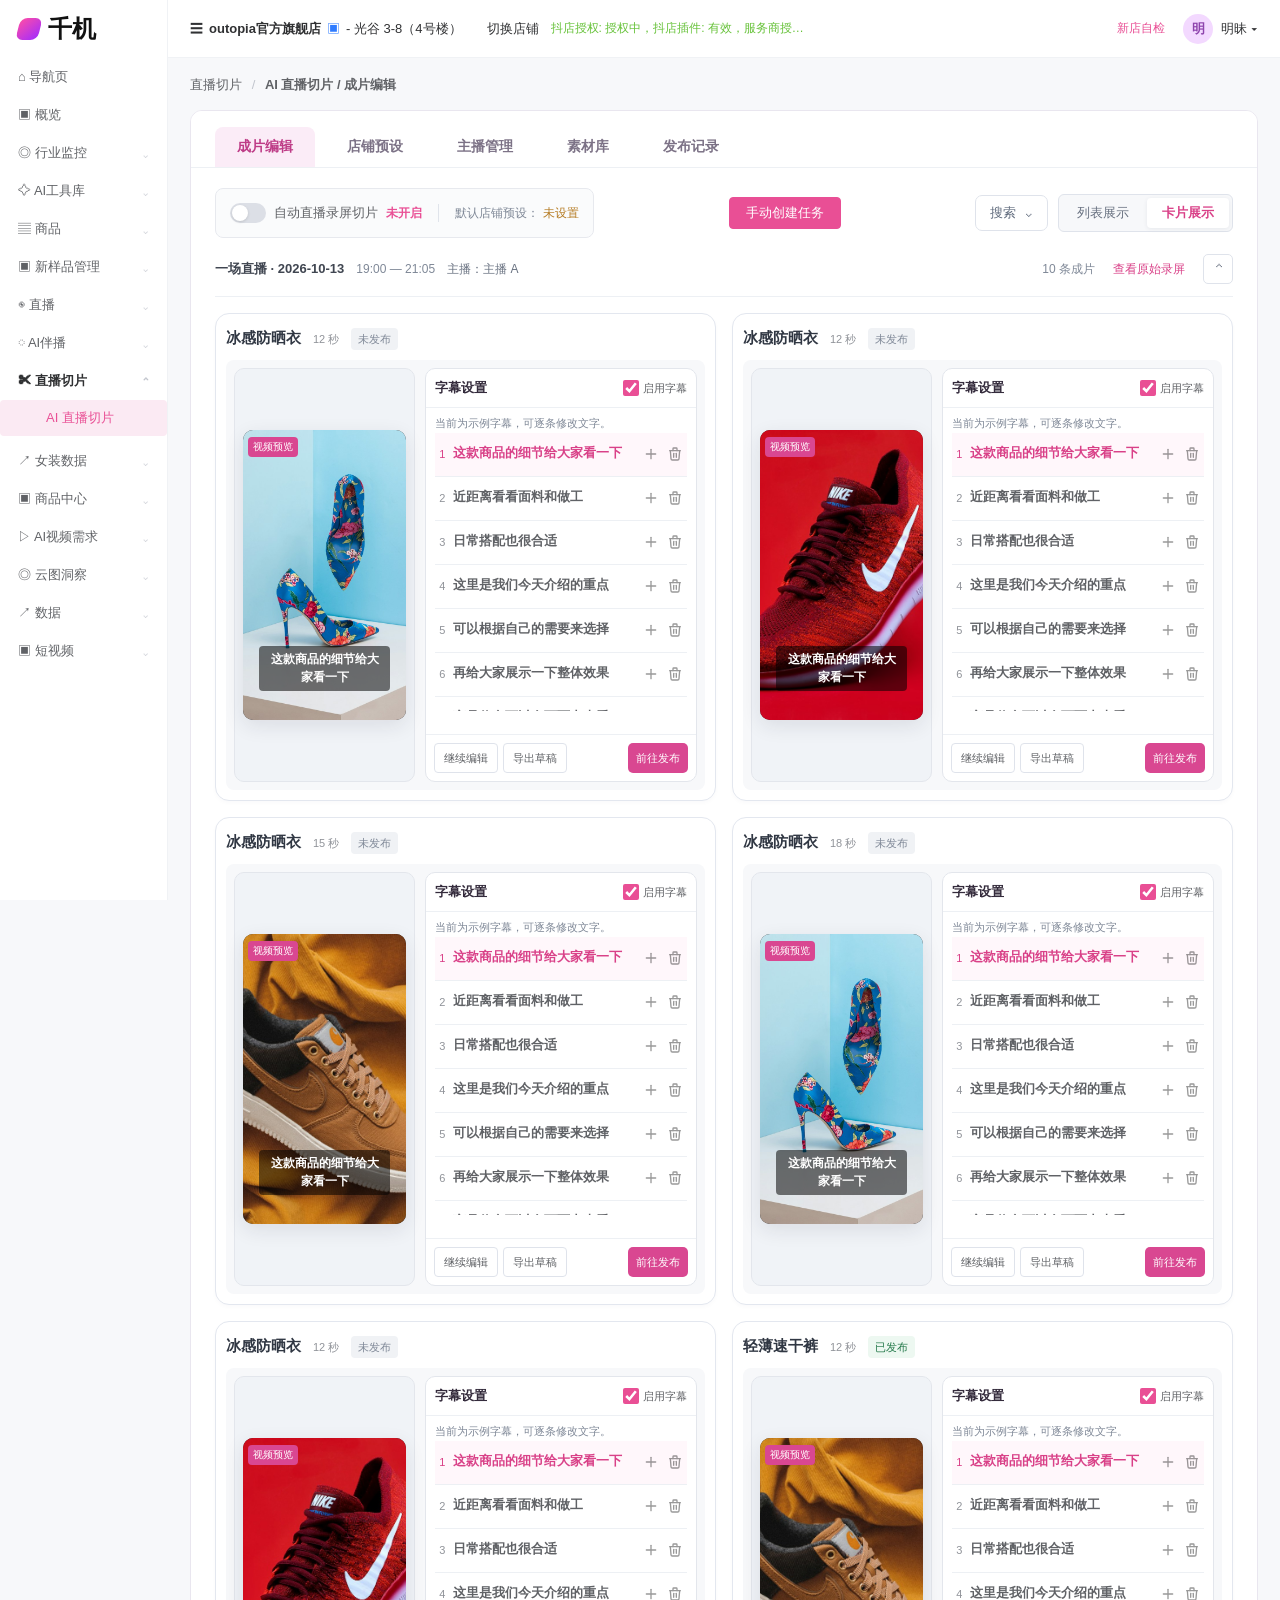
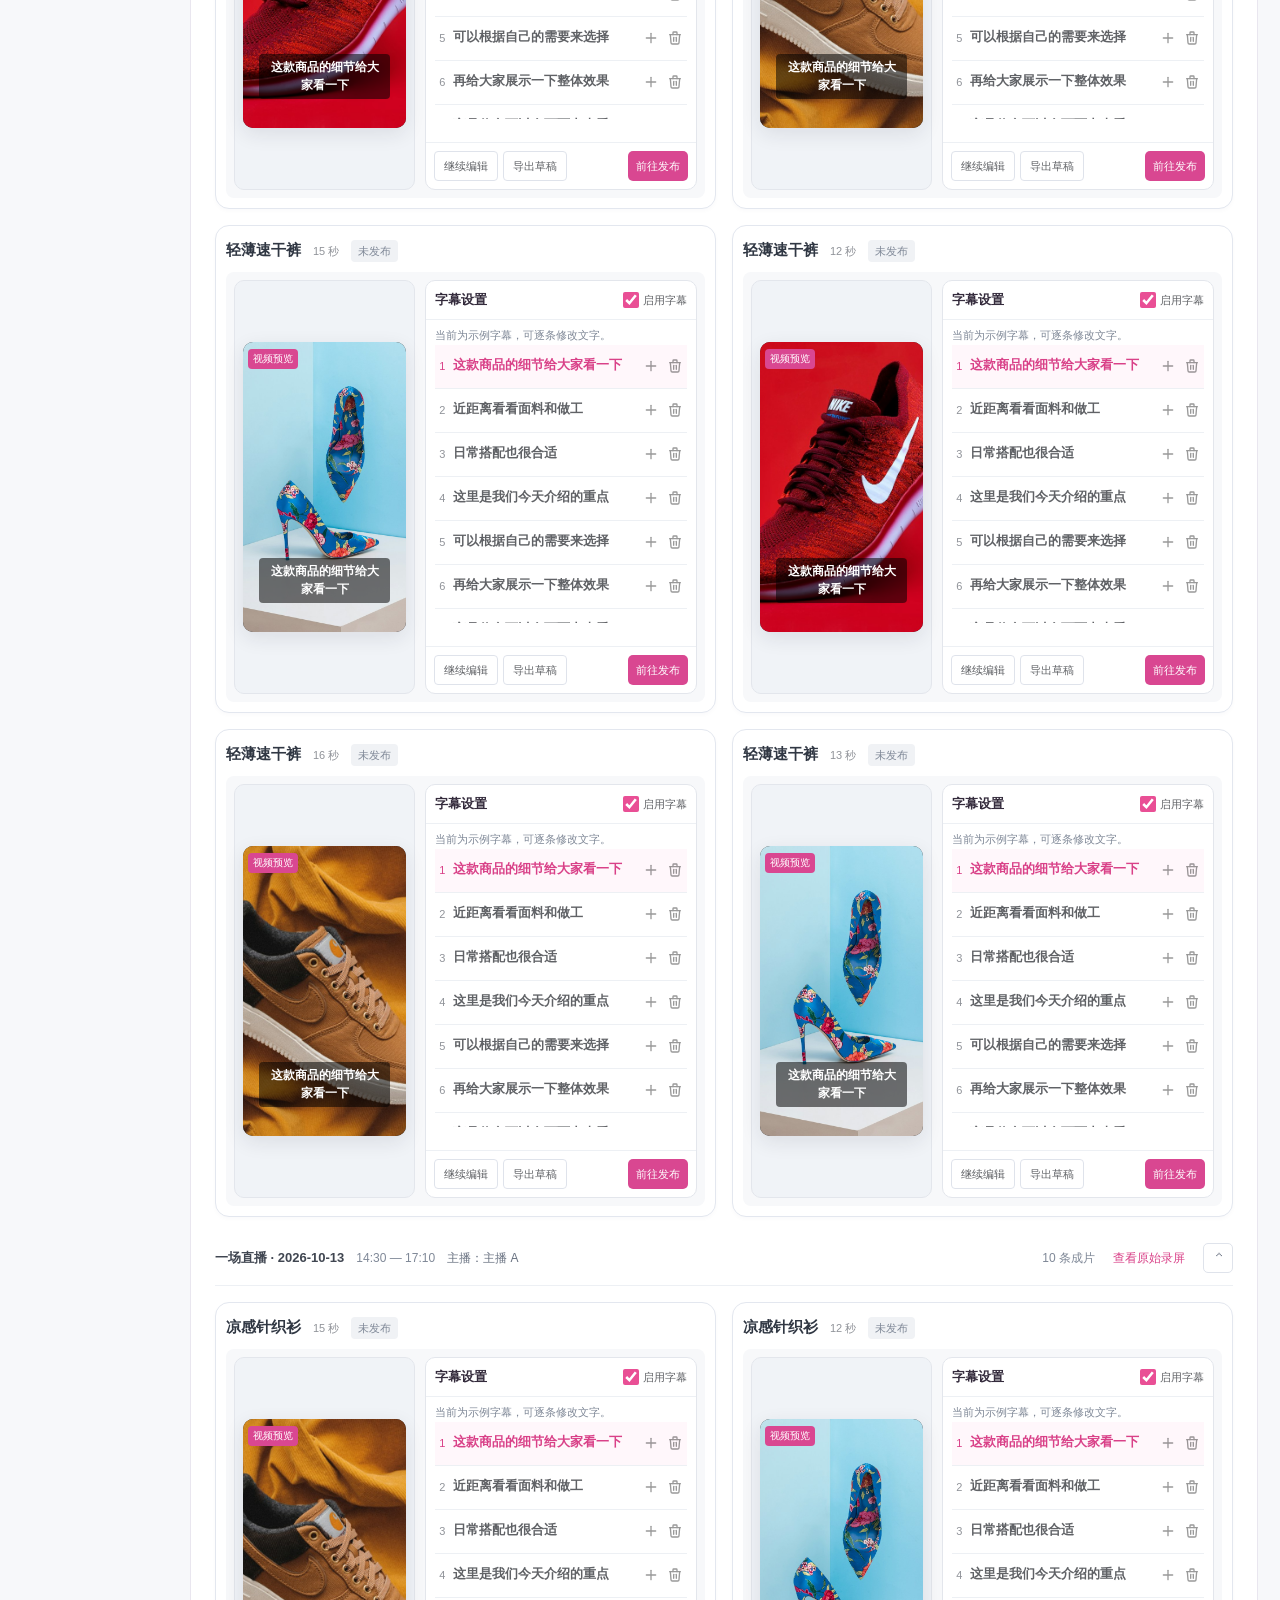
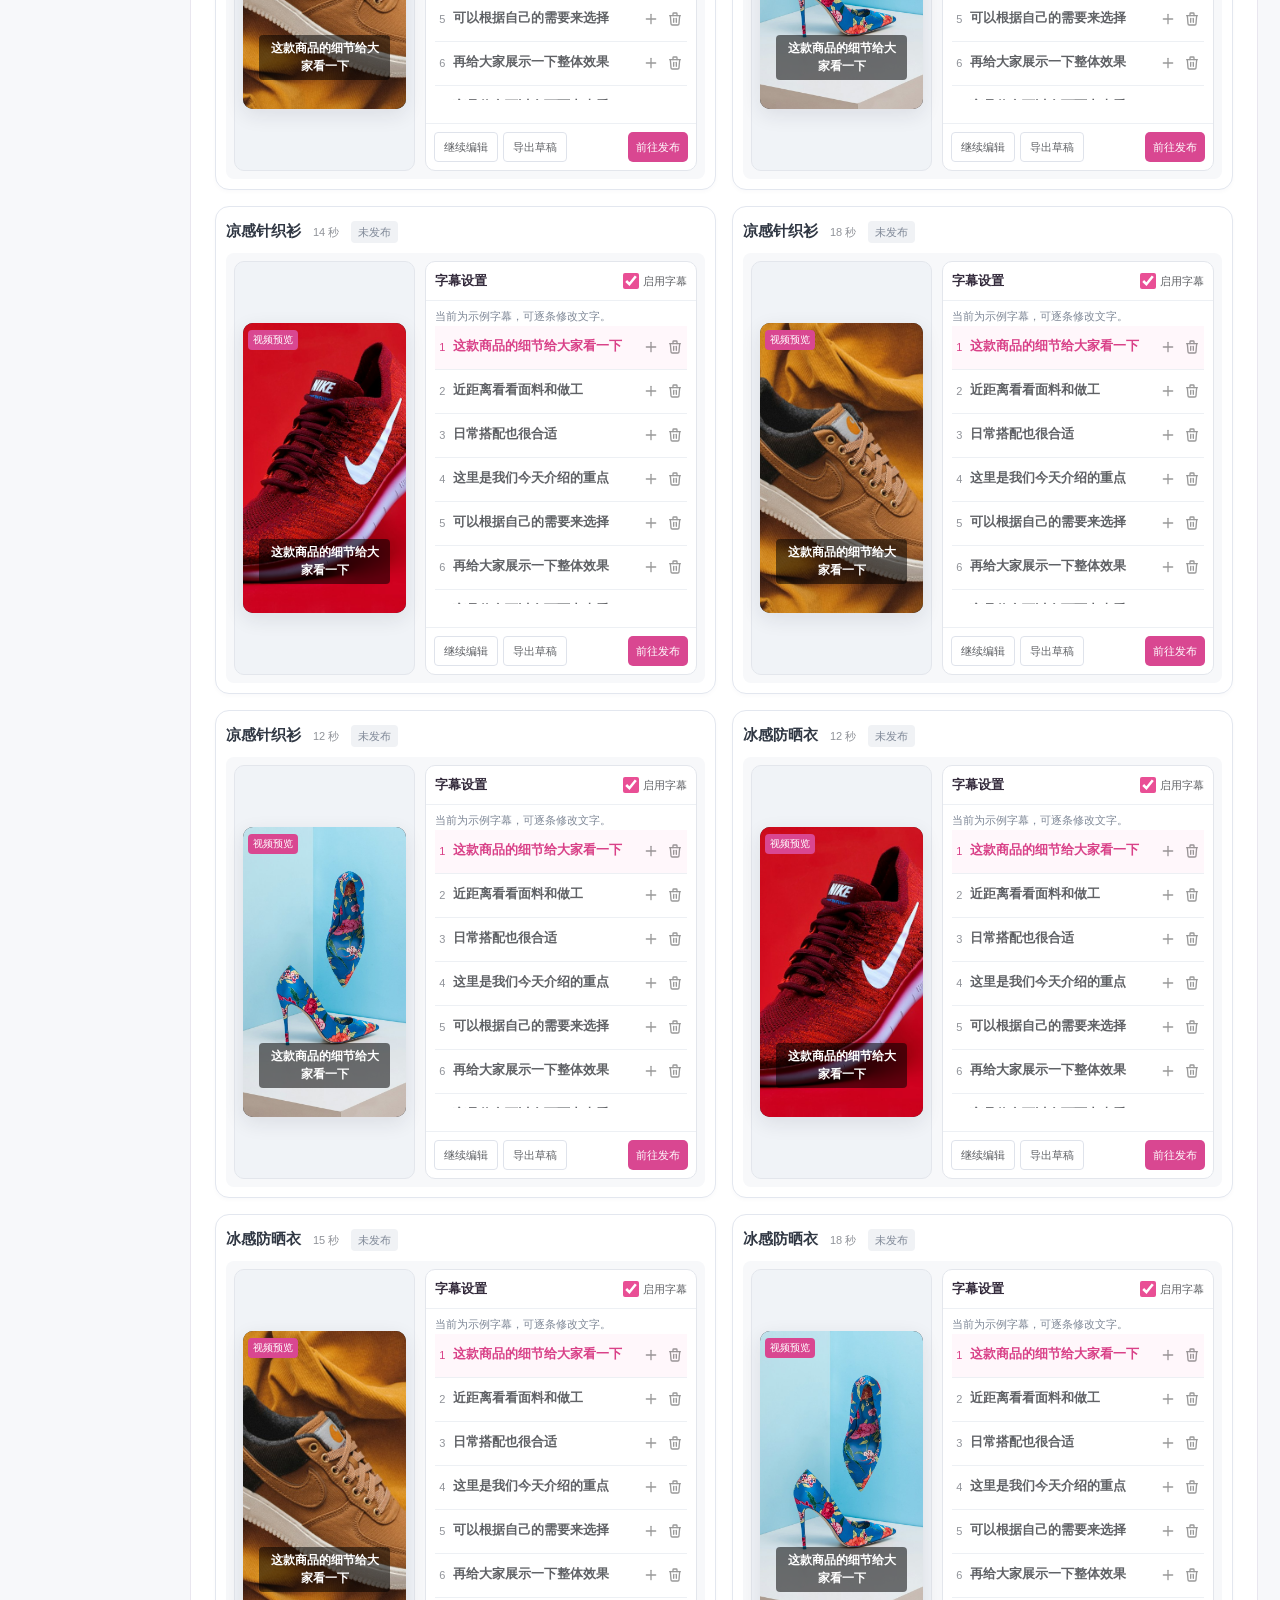
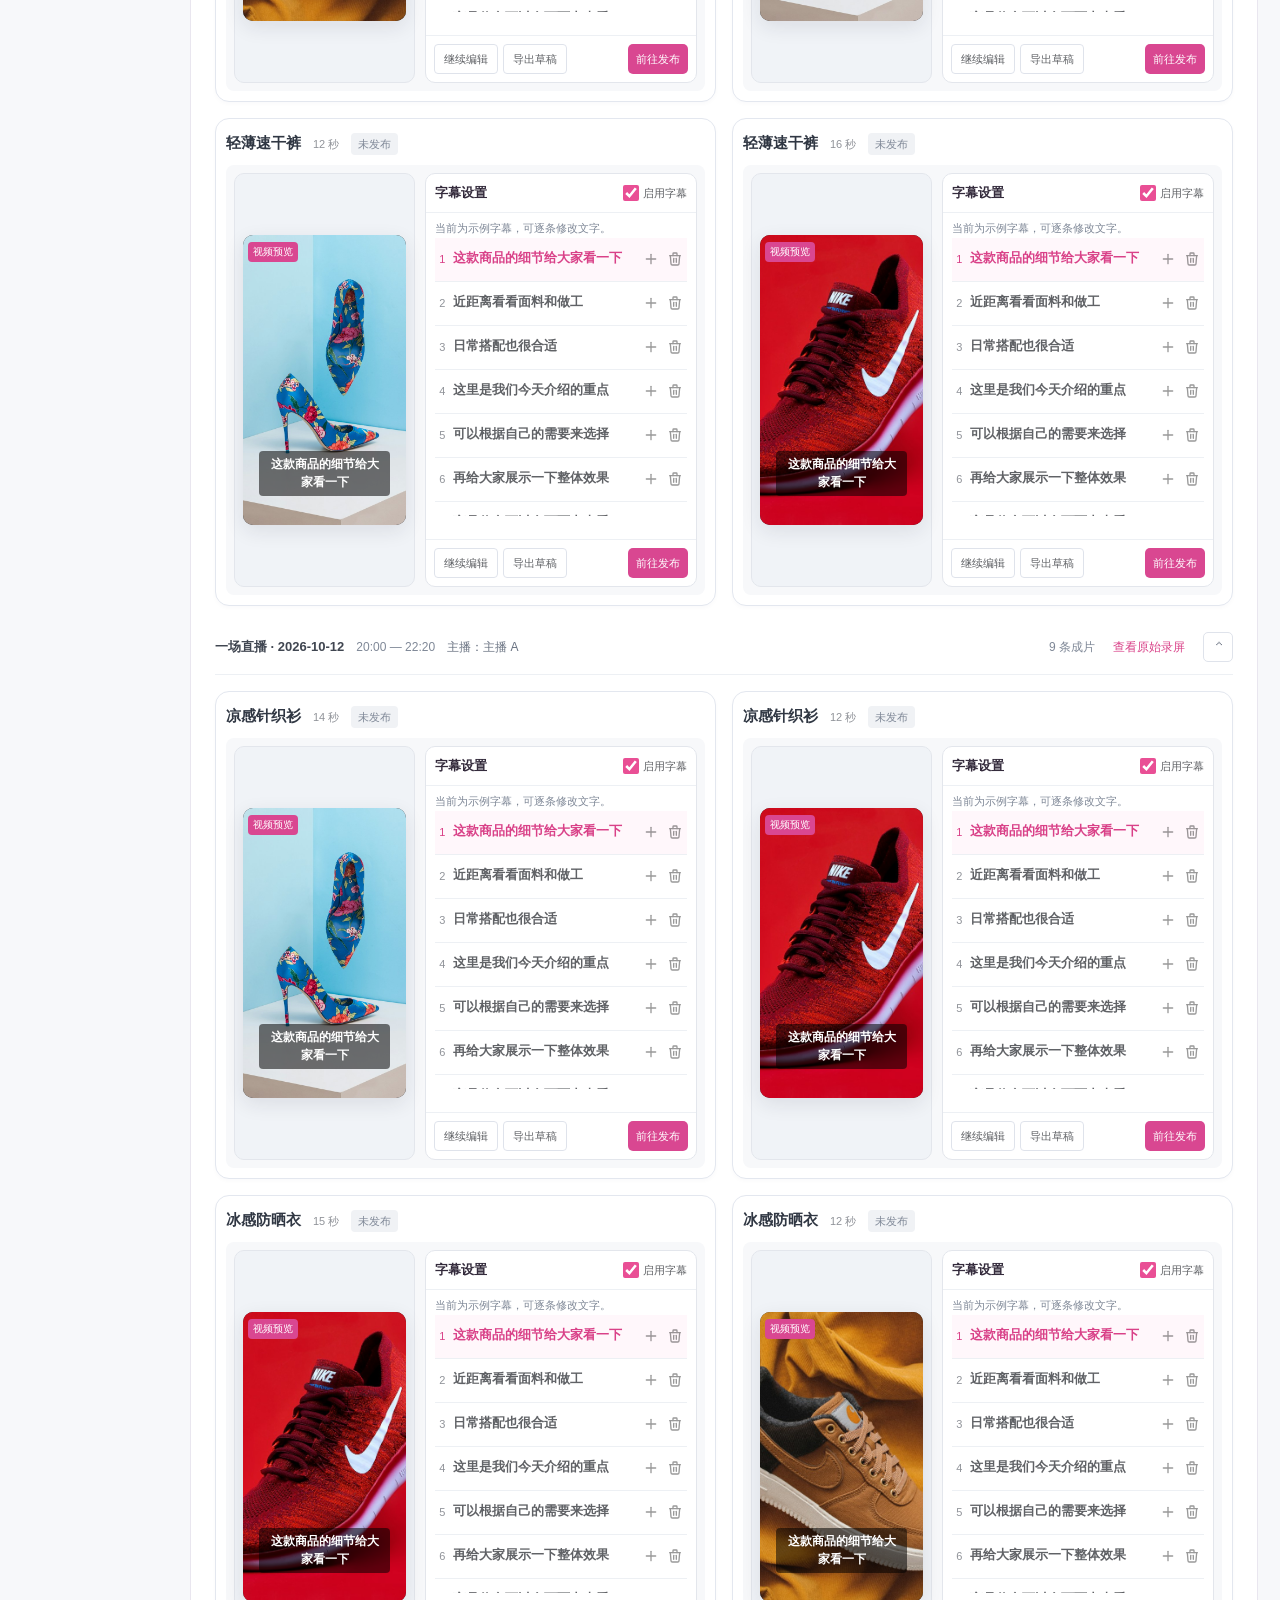
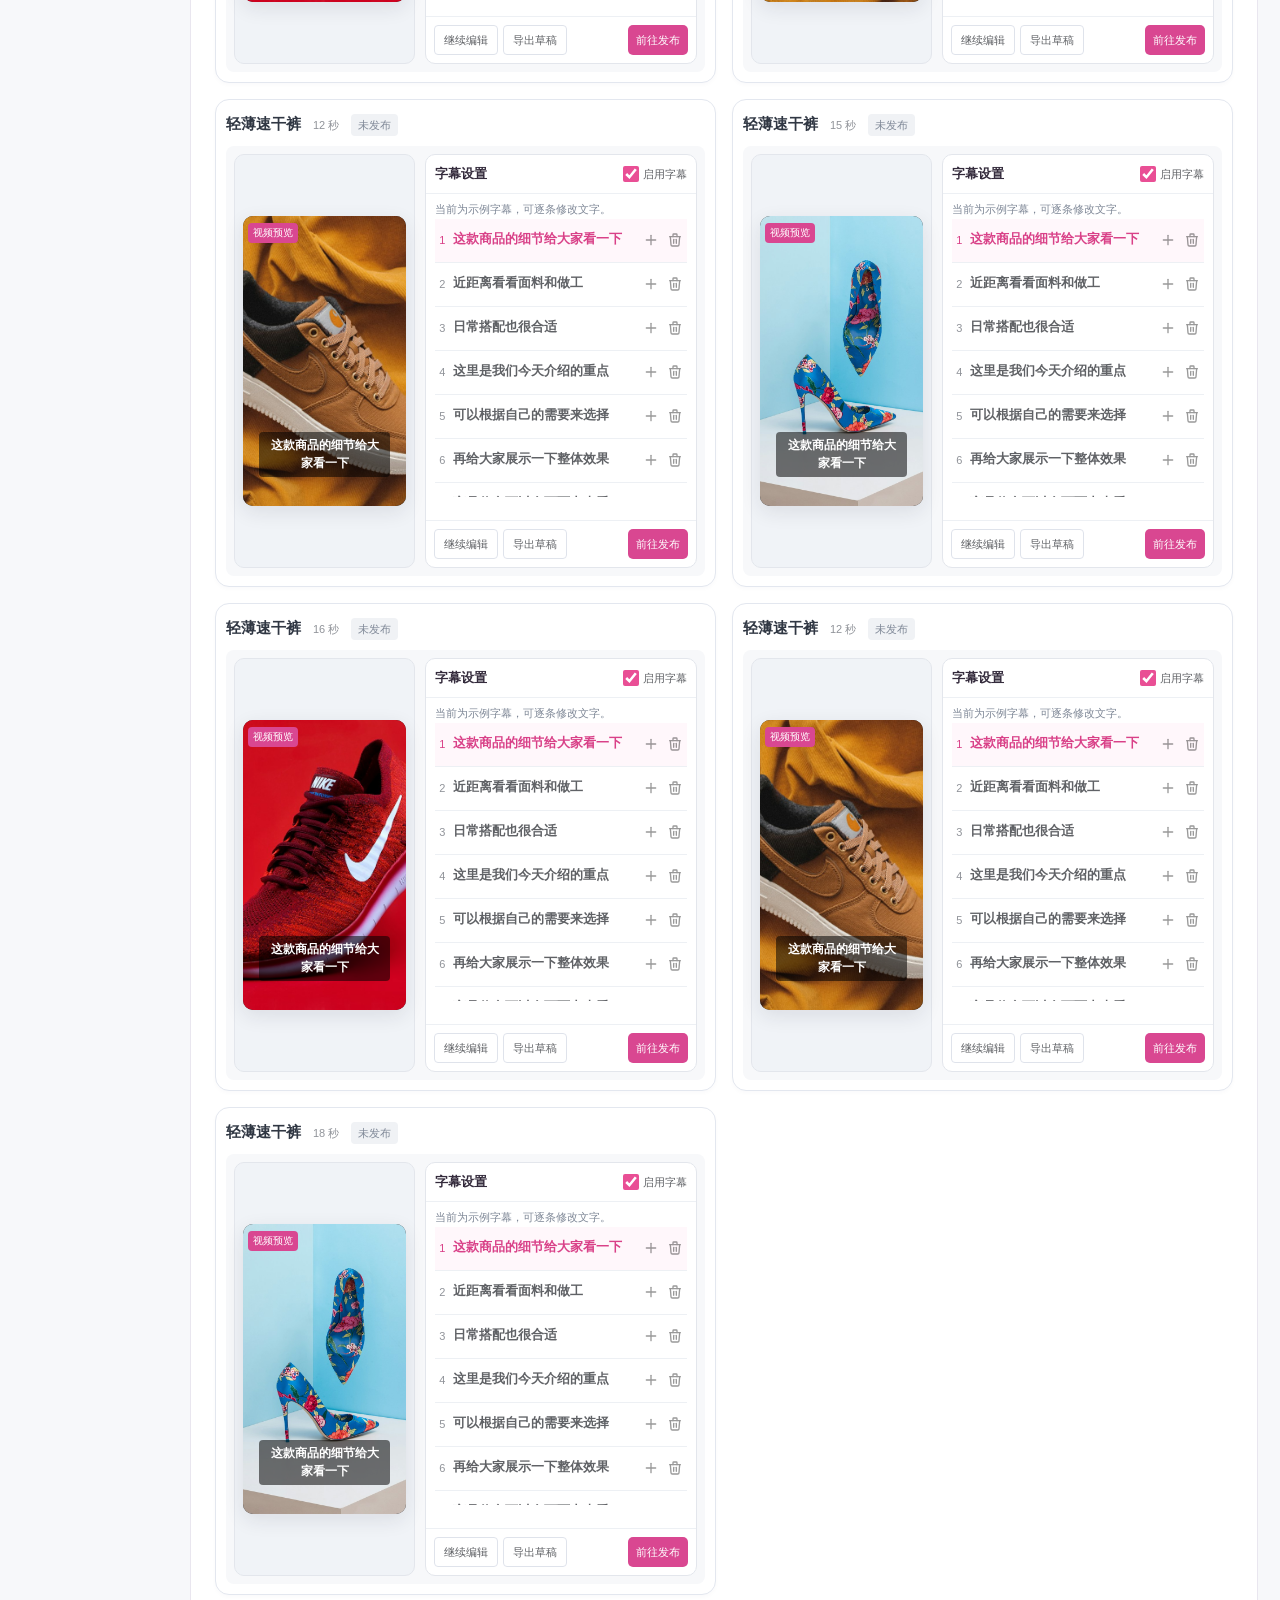
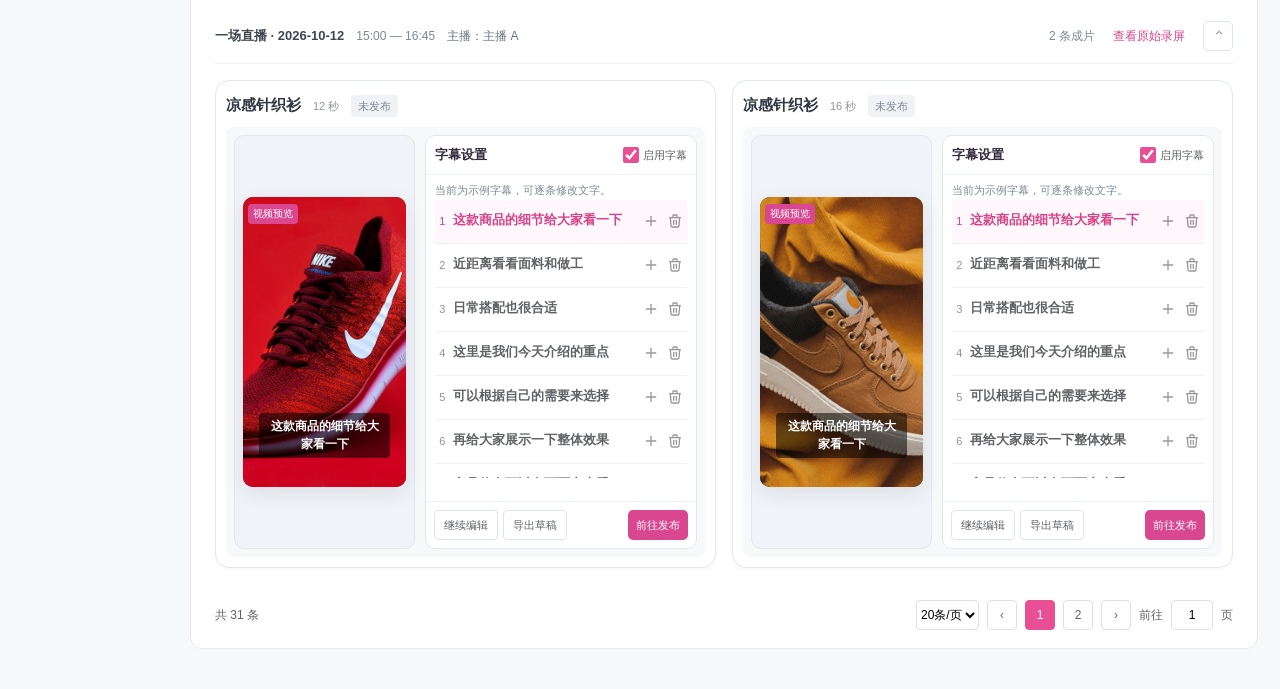
==== commit f8e49259: "Publish the current clip editor and lexicon preset." ====
--- a/live-slice-prototype.html
+++ b/live-slice-prototype.html
@@ -2,12 +2,16 @@
 <html lang="zh-CN">
 <head>
 <meta charset="UTF-8"><meta name="viewport" content="width=device-width,initial-scale=1.0">
-<title>高光切片库-直播切片-千机管理后台</title>
+<title>成片库-直播切片-千机管理后台</title>
 <style>
 :root{--pink:#e94f95;--pink2:#ff6aa8;--bg:#f7f8fa;--line:#edf0f4;--text:#303133;--muted:#909399;--green:#67c23a;--red:#f56c6c;--sidebar:#fff;--active:#fbeaf3}*{box-sizing:border-box}body{margin:0;background:var(--bg);color:var(--text);font:13px -apple-system,BlinkMacSystemFont,"PingFang SC","Microsoft YaHei",sans-serif}button,input,select{font:inherit}button{cursor:pointer;border:0;background:none;color:inherit}.shell{display:flex;min-height:100vh}.sidebar{width:168px;background:var(--sidebar);border-right:1px solid #f0f2f5;flex:none;position:sticky;top:0;height:100vh;overflow:auto}.logo{height:58px;display:flex;align-items:center;gap:8px;padding:0 18px;font-size:24px;font-weight:800;color:#111}.logo i{width:22px;height:22px;border-radius:7px;background:linear-gradient(135deg,#ff4da6,#a12cff);transform:skewX(-14deg)}.menu{width:100%;display:flex;align-items:center;gap:8px;padding:10px 18px;color:#606266;text-align:left}.menu:hover{background:#fafafa}.menu.active{color:#303133;font-weight:600}.caret{margin-left:auto;color:#c0c4cc}.sub{padding:0 0 6px}.sub button{width:100%;display:flex;align-items:center;justify-content:space-between;padding:9px 18px 9px 46px;color:#606266;text-align:left}.sub button.active{background:var(--active);color:var(--pink);border-radius:4px}.star{color:#f2b24d}.main{flex:1;min-width:0}.top{height:58px;background:#fff;border-bottom:1px solid #f0f2f5;display:flex;align-items:center;justify-content:space-between;padding:0 22px}.store{display:flex;align-items:center;gap:8px;color:#303133}.store b{font-weight:600}.auth{color:#67c23a;font-size:12px}.right{display:flex;align-items:center;gap:18px}.check{color:var(--pink);font-size:12px}.user{display:flex;align-items:center;gap:8px}.avatar{width:30px;height:30px;border-radius:50%;background:#f3d9ff;color:#8e44ad;display:grid;place-items:center;font-weight:700}.content{padding:18px 22px 40px}.crumb{color:#606266;margin-bottom:16px}.crumb span{color:#c0c4cc;margin:0 6px}.filters{display:flex;gap:14px;align-items:center;flex-wrap:wrap;margin-bottom:16px}.label{color:#606266}.date,.input,.select{height:32px;border:1px solid #dcdfe6;border-radius:4px;background:#fff;padding:0 10px;color:#606266}.date{width:240px}.input{width:170px}.select{width:140px}.search{height:32px;padding:0 16px;background:var(--pink);color:#fff;border-radius:4px}.reset{height:32px;padding:0 16px;border:1px solid #dcdfe6;background:#fff;border-radius:4px}.table{width:100%;border-collapse:collapse;min-width:980px}.table th{text-align:left;color:#909399;font-weight:500;padding:13px 12px;border-bottom:1px solid var(--line);background:#fafafa}.table td{padding:18px 12px;border-bottom:1px solid var(--line);vertical-align:middle}.source{display:flex;align-items:center;gap:10px}.thumb{width:42px;height:42px;border-radius:4px;background:#f2e3d6;display:grid;place-items:center;position:relative;overflow:hidden}.thumb:before{content:"";width:20px;height:20px;border-radius:50%;background:#d9b59a}.thumb:after{content:"▶";position:absolute;color:#fff;font-size:12px;text-shadow:0 1px 3px #0008}.meta b{display:block;font-weight:600}.meta small{color:#909399}.badge{display:inline-flex;align-items:center;gap:4px;border:1px solid;border-radius:3px;padding:1px 7px;font-size:12px}.ok{color:#67c23a;border-color:#c2e7b0;background:#f0f9eb}.bad{color:#f56c6c;border-color:#fbc4c4;background:#fef0f0}.run{color:#e6a23c;border-color:#f5dab1;background:#fdf6ec}.progress{display:flex;align-items:center;gap:10px;color:#606266}.bar{width:110px;height:6px;background:#f2f2f2;border-radius:6px;overflow:hidden}.bar i{display:block;height:100%;background:var(--pink)}.view{color:var(--pink)}.delete{color:var(--pink);margin-left:10px}.pager{display:flex;justify-content:flex-end;align-items:center;gap:10px;margin-top:16px;color:#606266}.pager select,.pager input{height:30px;border:1px solid #dcdfe6;border-radius:4px;background:#fff}.page{width:30px;height:30px;border:1px solid #dcdfe6;border-radius:4px;background:#fff}.page.current{background:var(--pink);color:#fff;border-color:var(--pink)}.toast{position:fixed;top:20px;left:50%;transform:translateX(-50%) translateY(-8px);background:#fff;border:1px solid #ebeef5;box-shadow:0 4px 16px #0001;border-radius:4px;padding:10px 16px;opacity:0;transition:.2s}.toast.show{opacity:1;transform:translateX(-50%)}.modal{position:fixed;inset:0;background:#0004;display:none;place-items:center}.modal.show{display:grid}.box{width:460px;background:#fff;border-radius:6px;padding:22px}.box h3{margin:0 0 16px}.box input,.box textarea{width:100%;border:1px solid #dcdfe6;border-radius:4px;padding:8px}.box textarea{height:90px;margin-top:12px}.box-actions{display:flex;justify-content:flex-end;gap:8px;margin-top:16px}@media(max-width:900px){.sidebar{display:none}.filters{align-items:stretch}.date,.input,.select{width:100%}}
 </style>
 <style>
-.preset-page{background:#f7f8fa;min-height:calc(100vh - 95px);padding:8px 34px 40px;color:#17151f}.preset-hero{text-align:center;margin:4px 0 20px}.preset-hero h1{font-size:30px;margin:0 0 5px;font-weight:800}.preset-hero p{margin:0;color:#777487}.preset-modes{display:flex;background:#fff;border-radius:12px;box-shadow:0 5px 18px #391e570f;width:500px;max-width:100%;margin:0 auto 20px;padding:5px}.preset-modes button{flex:1;padding:12px;border-radius:10px;color:#55505f;font-weight:600}.preset-modes button.on{background:linear-gradient(100deg,#ad65ed,#de6fee);color:#fff}.preset-card{background:#fff;border:1px solid #eceaf2;border-radius:12px;max-width:1000px;margin:auto}.preset-tabs{display:flex;border-bottom:1px solid #eceaf2;padding:0 22px}.preset-tabs button{padding:16px 22px;color:#696573;font-weight:600}.preset-tabs button.on{color:#a356e7;border-bottom:3px solid #bf6bef}.preset-form{max-width:850px;margin:auto;padding:27px 55px}.preset-form>label{display:block;font-weight:700;margin:0 0 9px}.preset-form>label:not(:first-child){margin-top:20px}.preset-form em{color:#f05575;font-style:normal}.preset-select{width:100%;text-align:left;border:1px solid #dedbe6;border-radius:7px;height:40px;padding:0 13px;color:#aaa;background:#fff}.preset-checks,.preset-radios{display:flex;gap:18px;align-items:center;flex-wrap:wrap;color:#555}.preset-checks a{color:#a356e7}.preset-checks span{border:1px solid #e3e0e8;border-radius:5px;padding:5px 12px;color:#56515e}.preset-pills{display:flex;gap:11px}.preset-pills button{width:70px;height:31px;background:#f5f4f8;border-radius:5px}.preset-pills button.on{background:#fff;border:2px solid #bc67ec;color:#8e46cb}.preset-strategy{display:grid;grid-template-columns:repeat(4,1fr);gap:12px}.preset-strategy button{border:1px solid #dedbe6;border-radius:8px;text-align:left;padding:14px}.preset-strategy button.on{border:2px solid #b966e9;background:#fbf4ff}.preset-strategy b{display:block;margin-bottom:6px}.preset-strategy small{color:#716c79;line-height:1.4}.preset-radios label{display:flex;gap:6px;align-items:center}.preset-ratios{display:grid;grid-template-columns:repeat(4,1fr);gap:12px}.preset-ratios button{border:1px solid #e5e1ea;border-radius:8px;text-align:left;padding:12px;min-height:72px}.preset-ratios button.on{border-color:#b762ea;background:#fbf3ff}.preset-ratios b{display:block}.preset-ratios small{display:block;color:#85818e;font-size:11px;margin-top:5px;line-height:1.35}.preset-actions{display:flex;justify-content:flex-end;gap:9px;margin-top:25px}.preset-actions>button:first-child:not(.primary-preset){border:1px solid #e0dce7;border-radius:7px;padding:9px 20px;background:#fff}.primary-preset{background:linear-gradient(100deg,#aa61e9,#dc6deb);color:#fff;border-radius:7px;padding:10px 24px;font-weight:700}.default-preset-btn{border:1px solid #dcdfe6;border-radius:7px;padding:10px 20px;background:#fff;color:#606266;font-weight:600;cursor:pointer}.default-preset-btn:hover:not(:disabled){border-color:#e94f95;color:#e94f95}.default-preset-btn:disabled{background:#f5f7fa;border-color:#e4e7ed;color:#c0c4cc;cursor:not-allowed}@media(max-width:700px){.preset-page{padding:10px 12px}.preset-form{padding:24px 18px}.preset-strategy,.preset-ratios{grid-template-columns:1fr 1fr}.preset-pills{flex-wrap:wrap}}
+/* AI live slice workspace */
+.ai-live-page{background:linear-gradient(180deg,#fff 0,#fbf8fc 100%);border:1px solid #f0e5f1;border-radius:14px;min-height:calc(100vh - 116px);overflow:hidden}.ai-live-hero{padding:24px 28px 18px;background:linear-gradient(135deg,#fff5fb,#f7f1ff);border-bottom:1px solid #f0e5f1;display:flex;justify-content:space-between;align-items:flex-start}.ai-live-hero h2{margin:0;color:#29223a;font-size:22px}.ai-live-hero p{margin:8px 0 0;color:#8a8194}.ai-live-pill{background:#fff;border:1px solid #eed6e8;border-radius:20px;padding:8px 14px;color:#a24383;font-size:12px}.ai-live-nav{display:flex;gap:10px;padding:18px 28px 0;background:#fff}.ai-live-nav button{padding:11px 22px;border-radius:10px 10px 0 0;color:#7c7286;font-weight:600}.ai-live-nav button.on{background:#fbecf7;color:#be3c87}.ai-live-body{padding:22px 28px 34px}.ai-live-tabbar{display:flex;gap:26px;border-bottom:1px solid #ece6ef;margin-bottom:20px}.ai-live-tabbar button{padding:0 2px 13px;color:#92899a;position:relative}.ai-live-tabbar button.on{color:#b63e86;font-weight:600}.ai-live-tabbar button.on:after{content:"";height:2px;background:#d84793;left:0;right:0;bottom:-1px;position:absolute;border-radius:2px}.ai-live-card{background:#fff;border:1px solid #eee6f0;border-radius:12px;padding:20px;box-shadow:0 6px 18px #4820500b;margin-bottom:16px}.ai-live-card h3{margin:0 0 6px;color:#393043;font-size:15px}.ai-live-card p{margin:0;color:#98909e;line-height:1.7}.ai-live-grid{display:grid;grid-template-columns:repeat(2,minmax(0,1fr));gap:16px}.ai-live-upload{border:1px dashed #dfc8dc;background:#fffaff;min-height:140px;border-radius:10px;display:flex;align-items:center;justify-content:center;flex-direction:column;gap:8px;color:#9a7c9b}.ai-live-upload strong{color:#bd4088;font-size:15px}.ai-live-fields{display:grid;grid-template-columns:repeat(2,minmax(0,1fr));gap:14px}.ai-live-field{display:flex;flex-direction:column;gap:7px}.ai-live-field label{color:#635b6b}.ai-live-field input,.ai-live-field select,.ai-live-field textarea{height:36px;border:1px solid #e1d9e3;border-radius:6px;padding:0 10px;background:#fff;color:#4e4755}.ai-live-field textarea{height:76px;padding-top:9px;resize:vertical}.ai-live-actions{display:flex;justify-content:flex-end;gap:10px;margin-top:18px}.ai-live-primary{background:#d94791;color:#fff;border-radius:6px;padding:9px 18px}.ai-live-secondary{border:1px solid #e0d8e2;background:#fff;border-radius:6px;padding:9px 18px;color:#665d6d}.ai-live-empty{text-align:center;padding:62px 20px;color:#a19aa7}.ai-live-empty .ai-live-empty-icon{width:56px;height:56px;border-radius:16px;background:#f8eaf5;color:#c24a8c;display:grid;place-items:center;font-size:25px;margin:0 auto 14px}.ai-live-list{width:100%;border-collapse:collapse}.ai-live-list th{background:#faf7fb;color:#908595;font-weight:500;text-align:left;padding:12px}.ai-live-list td{padding:14px 12px;border-top:1px solid #f0ebf1;color:#554d5d}.ai-live-badge{display:inline-block;padding:3px 8px;border-radius:12px;background:#f4eaf6;color:#9e5d9d;font-size:12px}.ai-live-modal{position:fixed;inset:0;background:#24152d66;display:grid;place-items:center;z-index:20}.ai-live-modal-box{width:min(620px,calc(100vw - 40px));background:#fff;border-radius:14px;padding:22px;box-shadow:0 20px 70px #29122f33}.ai-live-modal-head{display:flex;justify-content:space-between;align-items:center;margin-bottom:16px}.ai-live-modal-head h3{margin:0;color:#342b3c}.ai-live-close{font-size:22px;color:#9c92a1}.ai-live-checks{display:flex;gap:16px;flex-wrap:wrap}.ai-live-checks label{border:1px solid #e8dce8;border-radius:8px;padding:10px 12px;color:#6d6473}.ai-live-checks input{accent-color:#d94791;margin-right:7px}@media(max-width:800px){.ai-live-grid,.ai-live-fields{grid-template-columns:1fr}.ai-live-hero{padding:20px}.ai-live-body,.ai-live-nav{padding-left:18px;padding-right:18px}.ai-live-nav{overflow:auto}.ai-live-nav button{white-space:nowrap}}
+</style>
+<style>
+.preset-page{background:#f7f8fa;min-height:calc(100vh - 95px);padding:8px 34px 40px;color:#17151f}.preset-hero{text-align:center;margin:4px 0 20px}.preset-hero h1{font-size:30px;margin:0 0 5px;font-weight:800}.preset-hero p{margin:0;color:#777487}.preset-modes{display:flex;background:#fff;border-radius:12px;box-shadow:0 5px 18px #391e570f;width:500px;max-width:100%;margin:0 auto 20px;padding:5px}.preset-modes button{flex:1;padding:12px;border-radius:10px;color:#55505f;font-weight:600}.preset-modes button.on{background:linear-gradient(100deg,#ad65ed,#de6fee);color:#fff}.preset-card{background:#fff;border:1px solid #eceaf2;border-radius:12px;max-width:1000px;margin:auto}.preset-tabs{display:flex;border-bottom:1px solid #eceaf2;padding:0 22px}.preset-tabs button{padding:16px 22px;color:#696573;font-weight:600}.preset-tabs button.on{color:#a356e7;border-bottom:3px solid #bf6bef}.preset-form{max-width:850px;margin:auto;padding:27px 55px}.preset-form>label{display:block;font-weight:700;margin:0 0 9px}.preset-form>label:not(:first-child){margin-top:20px}.preset-form em{color:#f05575;font-style:normal}.preset-select{width:100%;text-align:left;border:1px solid #dedbe6;border-radius:7px;height:40px;padding:0 13px;color:#aaa;background:#fff}.preset-checks,.preset-radios{display:flex;gap:18px;align-items:center;flex-wrap:wrap;color:#555}.preset-checks a{color:#a356e7}.preset-checks span{border:1px solid #e3e0e8;border-radius:5px;padding:5px 12px;color:#56515e}.preset-pills{display:flex;gap:11px}.preset-pills button{width:70px;height:31px;background:#f5f4f8;border-radius:5px}.preset-pills button.on{background:#fff;border:2px solid #bc67ec;color:#8e46cb}.preset-strategy{display:grid;grid-template-columns:repeat(4,1fr);gap:12px}.preset-key-products{display:grid;grid-template-columns:72px 1fr;gap:12px;align-items:start;margin-top:14px}.preset-key-products[hidden]{display:none!important}.preset-key-products>span{padding-top:8px;color:#555;font-weight:700}.preset-product-picker{display:flex;flex-wrap:wrap;gap:8px;min-height:38px;padding:8px;border:1px solid #dedbe6;border-radius:8px;background:#fff}.preset-product-chip{display:inline-flex;align-items:center;gap:7px;max-width:100%;padding:6px 8px 6px 10px;border-radius:6px;background:#f7f4fb;color:#4d4858}.preset-product-chip small{color:#8d8796}.preset-product-chip button{width:16px;height:16px;border-radius:50%;color:#909399;font-size:14px;line-height:1}.preset-product-chip button:hover{color:#e94f95}.preset-product-add{width:32px;height:32px;border:1px dashed #c8b7db;border-radius:6px;background:#fff;color:#a356e7;font-size:20px;line-height:1}.preset-product-add:hover{border-color:#b966e9;background:#fbf4ff}.preset-product-empty{color:#909399;padding:6px 2px}.preset-product-options{display:grid;gap:8px;max-height:320px;overflow:auto;margin-top:14px}.preset-product-options label{display:flex;align-items:center;gap:8px;padding:9px 10px;border:1px solid #eeeaf3;border-radius:7px}.preset-product-options small{margin-left:auto;color:#909399}.preset-quantities{display:flex;gap:28px;flex-wrap:wrap}.preset-quantities label{display:flex;align-items:center;gap:8px;color:#555;font-weight:600}.preset-quantities input,.preset-quantities select{width:88px;height:34px;border:1px solid #dedbe6;border-radius:6px;padding:0 10px;color:#17151f;background:#fff}.preset-quantities span{color:#8b8794;font-weight:500}.preset-strategy button{border:1px solid #dedbe6;border-radius:8px;text-align:left;padding:14px}.preset-strategy button.on{border:2px solid #b966e9;background:#fbf4ff}.preset-strategy b{display:block;margin-bottom:6px}.preset-strategy small{color:#716c79;line-height:1.4}.preset-radios label{display:flex;gap:6px;align-items:center}.preset-ratios{display:grid;grid-template-columns:repeat(4,1fr);gap:12px}.preset-ratios button{border:1px solid #e5e1ea;border-radius:8px;text-align:left;padding:12px;min-height:72px}.preset-ratios button.on{border-color:#b762ea;background:#fbf3ff}.preset-ratios b{display:block}.preset-ratios small{display:block;color:#85818e;font-size:11px;margin-top:5px;line-height:1.35}.preset-actions{display:flex;justify-content:flex-end;gap:9px;margin-top:25px}.preset-actions>button:first-child:not(.primary-preset){border:1px solid #e0dce7;border-radius:7px;padding:9px 20px;background:#fff}.primary-preset{background:linear-gradient(100deg,#aa61e9,#dc6deb);color:#fff;border-radius:7px;padding:10px 24px;font-weight:700}.default-preset-btn{border:1px solid #dcdfe6;border-radius:7px;padding:10px 20px;background:#fff;color:#606266;font-weight:600;cursor:pointer}.default-preset-btn:hover:not(:disabled){border-color:#e94f95;color:#e94f95}.default-preset-btn:disabled{background:#f5f7fa;border-color:#e4e7ed;color:#c0c4cc;cursor:not-allowed}@media(max-width:700px){.preset-page{padding:10px 12px}.preset-form{padding:24px 18px}.preset-strategy,.preset-ratios{grid-template-columns:1fr 1fr}.preset-pills{flex-wrap:wrap}}
 </style><style>.preset-modes button:first-child{display:none!important}.preset-modes{width:360px!important}</style><style id="editor-css">
 .ed{display:flex;flex-direction:column;height:calc(100vh - 54px);background:#f4f5f7;color:#1d1a24;margin:-8px -34px -40px}.ed-top{height:52px;background:#fff;border-bottom:1px solid #eceaf1;display:flex;align-items:center;padding:0 16px;gap:12px}.ed-top .back{border:1px solid #e4e0ea;border-radius:6px;height:30px;padding:0 10px;color:#5c5666}.ed-top b{font-size:15px}.ed-top .spacer{flex:1}.ed-next{background:#e94f95;color:#fff;border-radius:6px;height:32px;padding:0 16px;font-weight:600}.ed-body{flex:1;display:grid;grid-template-columns:92px 1fr 320px;min-height:0}.ed-tools{background:#fff;border-right:1px solid #eceaf1;display:flex;flex-direction:column;padding:8px 6px;gap:4px}.ed-tools button{border-radius:8px;padding:10px 4px;color:#5d5866;font-size:12px;line-height:1.25}.ed-tools button.on{background:#fff0f6;color:#e94f95;font-weight:700}.ed-stage{display:flex;flex-direction:column;min-width:0;background:#f7f8fa}.ed-stage-bar{display:flex;justify-content:flex-end;gap:8px;padding:10px 14px}.ed-stage-bar button{border:1px solid #e4e0ea;background:#fff;border-radius:6px;height:28px;padding:0 10px;font-size:12px;color:#5c5666}.ed-canvas-wrap{flex:1;display:flex;align-items:center;justify-content:center;min-height:0}.ed-canvas{width:240px;aspect-ratio:9/16;background:linear-gradient(180deg,#2a2433,#16131c);border-radius:10px;box-shadow:0 12px 30px #1b12261f;position:relative;overflow:hidden;color:#fff}.ed-canvas .cap{position:absolute;left:8%;right:8%;bottom:18%;text-align:center;font-weight:800;font-size:18px;text-shadow:0 2px 0 #000,0 0 8px #000;line-height:1.25}.ed-canvas .badge{position:absolute;left:10px;top:10px;background:#e94f95;border-radius:4px;font-size:11px;padding:2px 6px}.ed-side{background:#fff;border-left:1px solid #eceaf1;display:flex;flex-direction:column;min-height:0}.ed-side h3{margin:0;padding:12px 14px 8px;font-size:14px;display:flex;align-items:center;justify-content:space-between}.ed-switch{width:36px;height:20px;border-radius:10px;background:#e94f95;position:relative}.ed-switch i{position:absolute;right:2px;top:2px;width:16px;height:16px;border-radius:50%;background:#fff}.ed-side .add{margin:0 14px 8px;border:1px dashed #e94f95;color:#e94f95;border-radius:6px;height:32px;font-weight:600}.ed-list{overflow:auto;flex:1;padding:0 10px 8px}.ed-item{border:1px solid #eeeaf2;border-radius:8px;padding:8px;margin-bottom:8px;cursor:pointer}.ed-item.on{border-color:#e94f95;background:#fff7fb}.ed-item header{display:flex;justify-content:space-between;color:#8a8494;font-size:11px;margin-bottom:4px}.ed-item header button{color:#c4becb}.ed-item input{width:100%;border:0;background:transparent;font-weight:600;color:#241f2b}.ed-props{border-top:1px solid #eeeaf2;padding:10px 14px 12px;display:grid;grid-template-columns:1fr 1fr;gap:8px}.ed-props label{font-size:11px;color:#7a7484;display:flex;flex-direction:column;gap:4px}.ed-props input,.ed-props select{border:1px solid #e6e2eb;border-radius:5px;height:28px;padding:0 6px;background:#fff}.ed-props .full{grid-column:1/-1}.ed-seg{display:flex;background:#f4f2f6;border-radius:6px;padding:2px}.ed-seg button{flex:1;height:26px;border-radius:5px;color:#666}.ed-seg button.on{background:#fff;color:#e94f95;font-weight:700}.ed-tl{height:168px;background:#fff;border-top:1px solid #eceaf1;display:flex;flex-direction:column}.ed-tl-bar{height:40px;display:flex;align-items:center;gap:6px;padding:0 10px;border-bottom:1px solid #f0eef3}.ed-tl-bar button{width:28px;height:28px;border-radius:6px;color:#5d5866}.ed-tl-bar button:hover{background:#f6f4f8}.ed-time{margin-left:8px;font-variant-numeric:tabular-nums;color:#3d3846;font-size:12px}.ed-tl-bar .spacer{flex:1}.ed-zoom{width:110px}.ed-track{flex:1;position:relative;margin:10px 12px;background:#f7f5f9;border-radius:8px;overflow:hidden}.ed-clip{position:absolute;top:16px;bottom:16px;left:4%;background:linear-gradient(90deg,#ffd6e8,#f7b4d2);border-radius:6px;border:1px solid #e94f95}.ed-playhead{position:absolute;top:0;bottom:0;width:2px;background:#e94f95}.ed-playhead:before{content:"";position:absolute;top:0;left:-5px;border:6px solid transparent;border-top-color:#e94f95}.ed-panel-note{padding:16px;color:#6d6776;font-size:13px;line-height:1.6}
 <style id="editor-embedded-fix">.preset-form:has(.ed){padding:0!important;max-width:none!important}.preset-form .ed{margin:0;height:760px;min-height:0;border-radius:0 0 12px 12px}.preset-form:has(.ed){border-radius:0 0 12px 12px}</style><style id="lexicon-css">
@@ -49,13 +53,232 @@
 .lex-count{margin-left:8px;color:#c0c4cc;font-size:12px}
 .preset-setting .default-preset-btn{margin-left:auto;flex-shrink:0;min-height:32px;padding:7px 18px}
 .preset-tab-actions{margin:0;padding:25px 55px 27px}.preset-form:has(#editorHost) .ed{height:672px}.preset-form:has(#lexiconHost) .lex{min-height:530px}.preset-tab-actions .primary-preset{flex-shrink:0}@media(max-width:700px){.preset-tab-actions{padding:24px 18px}}
-</style><style id="preset-setting-css">.preset-setting{display:flex;align-items:center;gap:12px;margin:-2px 0 14px;color:#606266}.preset-setting[hidden]{display:none}.preset-setting label{font-weight:600}.preset-setting #presetSelect{display:none}.preset-picker{position:relative;width:220px}.preset-picker-trigger{display:flex;align-items:center;gap:8px;width:100%;height:32px;border:1px solid #dcdfe6;border-radius:4px;background:#fff;color:#606266;padding:0 10px;text-align:left}.preset-picker-trigger:focus-visible,.preset-picker-trigger[aria-expanded="true"]{outline:none;border-color:#e94f95}.preset-picker-arrow{margin-left:auto;width:7px;height:7px;border-right:1px solid #909399;border-bottom:1px solid #909399;transform:rotate(45deg);margin-top:-4px}.preset-default-badge{display:inline-flex;align-items:center;padding:2px 6px;background:#f0f1f3;border-radius:4px;color:#909399;font-size:11px;line-height:16px;font-weight:400;white-space:nowrap}.preset-picker-menu{position:absolute;top:calc(100% + 6px);left:0;right:0;z-index:20;padding:5px 0;border:1px solid #e4e7ed;border-radius:6px;background:#fff;box-shadow:0 6px 18px #00000014}.preset-picker-menu[hidden]{display:none}.preset-picker-option{display:flex;align-items:center;gap:8px;width:100%;padding:9px 12px;text-align:left;color:#606266}.preset-picker-option:hover,.preset-picker-option:focus-visible{outline:none;background:#f7f6fa}.preset-picker-option[aria-selected="true"]{color:#a356e7;background:#fbf4ff}</style></head><body>
-<div class="shell"><aside class="sidebar"><div class="logo"><i></i>千机</div><button class="menu">⌂ 导航页</button><button class="menu">▣ 概览</button><button class="menu">◎ 行业监控 <span class="caret">⌄</span></button><button class="menu">✧ AI工具库 <span class="caret">⌄</span></button><button class="menu">▤ 商品 <span class="caret">⌄</span></button><button class="menu">▣ 新样品管理 <span class="caret">⌄</span></button><button class="menu">◉ 直播 <span class="caret">⌄</span></button><button class="menu">◌ AI伴播 <span class="caret">⌄</span></button><button class="menu active">✂ 直播切片 <span class="caret">⌃</span></button><div class="sub"><button data-tab="library">切片库 <span class="star">★</span></button><button data-tab="record">发布记录 <span class="star">★</span></button><button data-tab="highlight" class="active">高光切片库 <span class="star">★</span></button></div><button class="menu">↗ 女装数据 <span class="caret">⌄</span></button><button class="menu">▣ 商品中心 <span class="caret">⌄</span></button><button class="menu">▷ AI视频需求 <span class="caret">⌄</span></button><button class="menu">◎ 云图洞察 <span class="caret">⌄</span></button><button class="menu">↗ 数据 <span class="caret">⌄</span></button><button class="menu">▣ 短视频 <span class="caret">⌄</span></button></aside>
-<main class="main"><header class="top"><div class="store">☰ <b>outopia官方旗舰店</b> <span style="color:#2f7cff">▣</span> - 光谷 3-8（4号楼）　<button id="switch">切换店铺</button><span class="auth">抖店授权: 授权中，抖店插件: 有效，服务商授权: 授权中，投放授权: 授权中</span></div><div class="right"><button class="check" id="selfCheck">新店自检</button><div class="user"><div class="avatar">明</div>明昧 ▾</div></div></header><section class="content"><div class="crumb">直播切片 <span>/</span> <b id="crumb">高光切片库</b></div><div id="presetSetting" class="preset-setting" hidden><label>预设设置</label><select id="presetSelect"><option>店铺预设 1</option><option>店铺预设 2</option></select><button class="default-preset-btn" id="btnSetDefault">作为默认预设</button></div><div id="panel"></div></section></main></div>
+</style><style id="preset-setting-css">.preset-setting{display:flex;align-items:center;gap:12px;margin:0;padding:16px 22px 0;color:#606266}.preset-setting[hidden]{display:none}.preset-setting label{font-weight:600}.preset-setting #presetSelect{display:none}.preset-picker{position:relative;width:220px}.preset-picker-trigger{display:flex;align-items:center;gap:8px;width:100%;height:32px;border:1px solid #dcdfe6;border-radius:4px;background:#fff;color:#606266;padding:0 10px;text-align:left}.preset-picker-trigger:focus-visible,.preset-picker-trigger[aria-expanded="true"]{outline:none;border-color:#e94f95}.preset-picker-arrow{margin-left:auto;width:7px;height:7px;border-right:1px solid #909399;border-bottom:1px solid #909399;transform:rotate(45deg);margin-top:-4px}.preset-default-badge{display:inline-flex;align-items:center;padding:2px 6px;background:#f0f1f3;border-radius:4px;color:#909399;font-size:11px;line-height:16px;font-weight:400;white-space:nowrap}.preset-picker-menu{position:absolute;top:calc(100% + 6px);left:0;right:0;z-index:20;padding:5px 0;border:1px solid #e4e7ed;border-radius:6px;background:#fff;box-shadow:0 6px 18px #00000014}.preset-picker-menu[hidden]{display:none}.preset-picker-option{display:flex;align-items:center;gap:8px;width:100%;padding:9px 12px;text-align:left;color:#606266}.preset-picker-option:hover,.preset-picker-option:focus-visible{outline:none;background:#f7f6fa}.preset-picker-option[aria-selected="true"]{color:#a356e7;background:#fbf4ff}</style>
+<style id="highlight-detail-css">
+.highlight-table-wrap{overflow-x:auto;background:#fff}.highlight-table .thumb{width:52px;height:52px;background:linear-gradient(145deg,#e6d4c7,#b88e75)}.highlight-table .meta b{font-weight:500}.highlight-table .meta small{display:block;margin-top:5px}.highlight-actions{display:flex;align-items:center;gap:12px;white-space:nowrap}.highlight-actions button{color:#e94f95}.highlight-actions .retry{color:#606266}.highlight-status{color:#606266}.highlight-status.done{color:#67c23a}.highlight-status.running{color:#e6a23c}.highlight-mask{position:fixed;inset:0;z-index:80;background:#0006;display:flex;align-items:center;justify-content:center;padding:28px}.highlight-dialog{width:min(1040px,calc(100vw - 56px));max-height:calc(100vh - 56px);overflow:hidden;background:#fff;border-radius:6px;box-shadow:0 16px 48px #0003;display:flex;flex-direction:column}.highlight-dialog-head{height:54px;display:flex;align-items:center;padding:0 20px;border-bottom:1px solid #ebeef5}.highlight-dialog-head h3{margin:0;font-size:16px}.highlight-close{margin-left:auto;width:32px;height:32px;color:#909399;font-size:22px}.highlight-dialog-body{padding:18px 20px 22px;overflow:auto}.highlight-task-line{font-weight:600;margin-bottom:14px}.highlight-summary{display:grid;grid-template-columns:2fr repeat(3,1fr);border:1px solid #ebeef5;border-radius:4px;background:#fafafa;margin-bottom:20px}.highlight-summary div{padding:13px 16px;border-right:1px solid #ebeef5}.highlight-summary div:last-child{border:0}.highlight-summary span{display:block;color:#909399;font-size:12px;margin-bottom:5px}.highlight-summary b{font-weight:500}.highlight-section-title{display:flex;align-items:center;gap:10px;margin:0 0 12px;font-size:14px}.highlight-section-title span{color:#909399;font-size:12px;font-weight:400}.highlight-detail-table{width:100%;border-collapse:collapse;min-width:830px}.highlight-detail-table th{padding:11px 10px;background:#fafafa;color:#909399;font-weight:500;text-align:left;border-bottom:1px solid #ebeef5}.highlight-detail-table td{padding:12px 10px;border-bottom:1px solid #ebeef5}.highlight-video{display:flex;align-items:center;gap:8px}.highlight-video .video-thumb{width:72px;height:46px;border-radius:4px;background:linear-gradient(145deg,#d6c0b2,#9c755e);display:grid;place-items:center;color:#fff;cursor:pointer;position:relative;overflow:hidden}.highlight-video .video-thumb:before{content:"";width:22px;height:22px;border:1px solid #fff;border-radius:50%;background:#0003}.highlight-video .video-thumb:after{content:"▶";position:absolute;font-size:10px;margin-left:2px}.highlight-progress{color:#67c23a}.detail-action{color:#e94f95;margin-right:12px}.detail-published{color:#67c23a}.detail-preview{position:fixed;inset:0;z-index:90;background:#000b;display:flex;align-items:center;justify-content:center}.detail-preview-card{width:270px;aspect-ratio:9/16;border-radius:10px;background:linear-gradient(160deg,#3a2f38,#151319);color:#fff;display:flex;align-items:center;justify-content:center;text-align:center;position:relative}.detail-preview-close{position:absolute;right:12px;top:10px;color:#fff;font-size:22px}.detail-preview-play{width:58px;height:58px;border:2px solid #fff;border-radius:50%;display:grid;place-items:center;font-size:22px;padding-left:4px}.highlight-empty{text-align:center;color:#c0c4cc;padding:70px 0}.highlight-page-info{margin-right:auto}@media(max-width:800px){.highlight-summary{grid-template-columns:1fr 1fr}.highlight-summary div:nth-child(2){border-right:0}.highlight-summary div{border-bottom:1px solid #ebeef5}.highlight-mask{padding:10px}.highlight-dialog{width:calc(100vw - 20px);max-height:calc(100vh - 20px)}}
+.highlight-main-head{display:flex;align-items:center;justify-content:flex-start;gap:20px;margin-bottom:18px;padding:4px 0 16px;border-bottom:1px solid #ebeef5}.highlight-head-copy{flex:none}.highlight-main-head h2{font-size:17px;margin:0}.highlight-head-controls,.highlight-capture-actions,.highlight-head-actions{display:flex;align-items:center;gap:10px}.highlight-capture-actions>*{width:auto}.highlight-history-btn,.highlight-publish-record-btn{min-width:138px;height:34px;padding:0 16px;border:1px solid #e94f95;border-radius:4px;background:#fff;color:#e94f95;white-space:nowrap}.highlight-history-btn:hover,.highlight-publish-record-btn:hover{background:#fff5f9}.highlight-filter-tag{display:inline-flex;align-items:center;gap:8px;border:1px solid #f3c0d6;background:#fff5f9;color:#e94f95;border-radius:4px;padding:6px 10px}.highlight-filter-tag button{color:#e94f95;font-size:16px;line-height:1}.highlight-task-id{color:#e94f95}.history-dialog{width:min(1120px,calc(100vw - 56px))}.history-dialog .highlight-dialog-body{padding-top:16px}.history-table .thumb{width:48px;height:48px}.history-filters{margin-bottom:16px}.highlight-clip-filters{flex-wrap:wrap}.highlight-clip-filters .task-filter-space{margin-left:auto}.live-source-cell{position:relative;width:250px;vertical-align:stretch;background:#fff}.live-source-cell:before{content:"";position:absolute;left:13px;top:8px;bottom:8px;width:2px;border-radius:2px;background:#e94f95}.live-source{position:relative;display:flex;align-items:flex-start;gap:12px;height:100%;padding:8px 0 8px 28px}.live-source:before,.live-source:after{content:"";position:absolute;left:10px;width:8px;height:8px;border:2px solid #e94f95;border-radius:50%;background:#fff;z-index:1}.live-source:before{top:16px}.live-source:after{bottom:10px}.live-source b,.live-source small,.live-source time{display:block}.live-source b{font-weight:500}.live-source small,.live-source time{margin-top:4px;color:#909399;font-size:12px}.live-source time{color:#e94f95;font-weight:600;white-space:nowrap}.clip-row-actions{display:flex;align-items:center;gap:8px;flex-wrap:wrap;min-width:220px}.clip-row-actions .detail-action{margin-right:0}.highlight-detail-table .clip-product{min-width:120px}.highlight-detail-table .clip-product b{display:block;font-weight:500}.highlight-detail-table .clip-product small{display:block;color:#909399;margin-top:4px}.highlight-detail-table .clip-index{color:#909399;white-space:nowrap}.highlight-detail-table .clip-task small{display:block;color:#909399;margin-top:4px}@media(max-width:1100px){.highlight-main-head{align-items:flex-start;flex-wrap:wrap}.highlight-head-controls{width:100%;flex-wrap:wrap;justify-content:flex-start}.highlight-capture-actions,.highlight-head-actions{flex-wrap:wrap}}.highlight-clip-filters .task-filter-space{margin-left:0}}
+.highlight-batch-btn{height:34px;padding:0 15px;border:1px solid #dcdfe6;border-radius:4px;background:#fff;color:#606266}.highlight-batch-btn:hover,.highlight-batch-btn.active{border-color:#e94f95;color:#e94f95;background:#fff5f9}.highlight-select-col{width:42px;text-align:center!important}.highlight-select{width:15px;height:15px;accent-color:#e94f95;vertical-align:middle}.highlight-select:disabled{opacity:.36;cursor:not-allowed}.highlight-batch-count{color:#e94f95;font-size:13px;white-space:nowrap}.highlight-batch-toolbar{display:flex;align-items:center;gap:10px;margin:-8px 0 14px;padding:12px 14px;border:1px solid #f2d2e1;border-radius:4px;background:#fff8fb}.highlight-batch-toolbar span{margin-right:auto;color:#606266;font-size:13px}.highlight-batch-action{height:34px;padding:0 17px;border:1px solid #e94f95;border-radius:4px;background:#fff;color:#e94f95}.highlight-batch-action.primary{background:#e94f95;color:#fff}.highlight-batch-action:disabled{border-color:#dcdfe6;background:#f5f7fa;color:#c0c4cc;cursor:not-allowed}
+.highlight-upload-btn{height:34px;padding:0 16px;border:1px solid #e94f95;border-radius:4px;background:#fff;color:#e94f95}.highlight-upload-btn:hover{background:#fff5f9}.highlight-upload-dialog{width:min(520px,calc(100vw - 56px))}.highlight-upload-field{margin-bottom:16px}.highlight-upload-field span{display:block;margin-bottom:8px;color:#606266}.highlight-upload-field input,.highlight-upload-field select{width:100%;height:36px;border:1px solid #dcdfe6;border-radius:4px;padding:0 12px;background:#fff;color:#606266}.highlight-upload-file{display:flex;align-items:center;gap:10px}.highlight-upload-file input{display:none}.highlight-upload-file button{height:36px;padding:0 14px;border:1px solid #e94f95;border-radius:4px;color:#e94f95;white-space:nowrap}.highlight-upload-file b{min-width:0;overflow:hidden;color:#909399;font-weight:400;text-overflow:ellipsis;white-space:nowrap}.highlight-upload-actions{display:flex;justify-content:flex-end;gap:10px;margin-top:20px}
+.highlight-auto-switch{display:inline-flex;align-items:center;gap:8px;height:34px;padding:0 12px;border:1px solid #e94f95;border-radius:4px;background:#fff;color:#606266;white-space:nowrap}.highlight-auto-switch input{position:absolute;opacity:0;pointer-events:none}.highlight-auto-track{width:36px;height:20px;border-radius:999px;background:#dcdfe6;position:relative;transition:.2s}.highlight-auto-track:before{content:"";position:absolute;top:2px;left:2px;width:16px;height:16px;border-radius:50%;background:#fff;box-shadow:0 1px 3px #0002;transition:.2s}.highlight-auto-switch input:checked+.highlight-auto-track{background:#e94f95}.highlight-auto-switch input:checked+.highlight-auto-track:before{transform:translateX(16px)}.highlight-auto-switch input:focus-visible+.highlight-auto-track{outline:2px solid #f3c0d6;outline-offset:2px}.highlight-auto-state{color:#e94f95;font-size:12px}
+.product-manage{padding:24px 28px}.product-manage-head{display:flex;align-items:center;gap:12px;margin-bottom:18px}.product-manage-head div:first-child{margin-right:auto}.product-manage-head h3{margin:0 0 5px;font-size:16px}.product-manage-head p{margin:0;color:#909399}.product-search{width:220px;height:34px;border:1px solid #dcdfe6;border-radius:4px;padding:0 11px}.product-add{height:34px;padding:0 16px;border-radius:4px;background:#e94f95;color:#fff}.product-template{height:34px;padding:0 14px;border:1px solid #e94f95;border-radius:4px;background:#fff;color:#e94f95;white-space:nowrap}.product-template:hover{background:#fff5f9}.product-table{width:100%;border-collapse:collapse}.product-table th{padding:12px 14px;text-align:left;color:#909399;font-weight:500;background:#fafafa;border-bottom:1px solid #ebeef5}.product-table td{padding:14px;border-bottom:1px solid #ebeef5}.product-name{display:flex;align-items:center;gap:10px}.product-cover{width:44px;height:44px;border-radius:6px;background:linear-gradient(135deg,#f8dce8,#efd7c8);display:grid;place-items:center;color:#fff;font-size:18px}.product-name b{display:block}.product-name small{display:block;margin-top:4px;color:#909399}.product-switch{display:inline-flex;align-items:center;gap:7px;color:#606266}.product-switch input{accent-color:#e94f95}.product-remove{color:#e94f95}.product-empty{padding:48px!important;text-align:center;color:#909399}.product-count{color:#e94f95;font-weight:600}@media(max-width:800px){.product-manage{padding:18px}.product-manage-head{align-items:stretch;flex-direction:column}.product-manage-head div:first-child{margin-right:0}.product-search{width:100%}.product-table{min-width:680px}}
+.host-manage{padding:22px}.host-account-info{display:grid;grid-template-columns:repeat(2,minmax(180px,280px));gap:16px;margin-top:16px}.host-account-info div{padding:14px 16px;border-radius:8px;background:#faf7ff}.host-account-info span{display:block;color:#909399;font-size:12px}.host-account-info b{display:block;margin-top:6px;font-weight:600}.host-manage .ai-live-tabbar button.on{color:#a356e7}.host-manage .ai-live-tabbar button.on:after{background:#bf6bef}.host-manage .ai-live-primary{background:linear-gradient(100deg,#aa61e9,#dc6deb)}
+.host-accounts-head{display:flex;align-items:center;justify-content:space-between;gap:16px;margin-bottom:20px}.host-accounts-head .ai-live-primary{flex:none}.host-accounts-count{margin-left:8px;color:#98909e;font-size:12px;font-weight:400}.host-accounts-scroll{overflow:auto;border:1px solid #eee6f0;border-radius:8px}.host-accounts-table{min-width:900px;table-layout:fixed}.host-accounts-table th:nth-child(1){width:14%}.host-accounts-table th:nth-child(2){width:12%}.host-accounts-table th:nth-child(3){width:10%}.host-accounts-table th:nth-child(4){width:18%}.host-accounts-table th:nth-child(5){width:18%}.host-accounts-table th:nth-child(6){width:10%}.host-accounts-table th:nth-child(7){width:18%}.host-account-name,.host-account-alias,.host-account-real,.host-account-social{overflow-wrap:anywhere;font-weight:500}.host-binding-view{color:#a356e7;font-size:13px;padding:6px 0;min-height:32px}.host-binding-view:hover{color:#8031ba}.host-binding-view:focus-visible{outline:2px solid #a356e7;outline-offset:3px}.host-binding-warning{padding:14px 16px;background:#fff8eb;border:1px solid #f5d5a0;border-radius:8px;color:#895d16;line-height:1.7}.host-binding-grid{display:grid;grid-template-columns:repeat(2,minmax(0,1fr));gap:14px;margin:18px 0}.host-binding-grid div{padding:12px 14px;background:#faf7ff;border-radius:8px}.host-binding-grid dt{font-size:12px;color:#909399;margin-bottom:6px}.host-binding-grid dd{margin:0;color:#393043;overflow-wrap:anywhere}.host-binding-note{font-size:12px;color:#909399;line-height:1.7}@media(max-width:600px){.host-binding-grid{grid-template-columns:1fr}}.host-account-rebind{color:#a356e7;font-size:13px;padding:6px 0}.host-account-rebind:hover{color:#8031ba}.host-accounts-empty{padding:40px 16px;text-align:center;color:#98909e;background:#faf9fc;border-radius:8px}@media(max-width:800px){.host-accounts-head{align-items:flex-start;flex-direction:column}.host-manage{padding:18px 0}}.host-accounts-table tbody th{background:#fcfaff;border-top:1px solid #f0ebf1;vertical-align:top;padding:22px 12px;color:#554d5d}.host-accounts-table tbody td{padding:0 12px;vertical-align:top}.host-accounts-table .host-account-real{padding-top:22px}.host-account-alias b{display:block;font-size:14px;color:#5e347a}.host-account-alias small{display:block;margin-top:6px;color:#98909e;font-size:12px;font-weight:400}.host-group-add{display:block;margin:0;color:#a356e7;font-size:12px;padding:10px 0;min-height:44px;white-space:nowrap}.host-account-stack-item{height:64px;display:flex;align-items:center;min-width:0;border-bottom:1px solid #f4eff7}.host-account-stack-item:last-child{border-bottom:0}.host-account-stack-value{display:-webkit-box;-webkit-box-orient:vertical;-webkit-line-clamp:2;overflow:hidden;overflow-wrap:anywhere}.host-group-pending{line-height:1.5}.host-account-stack .host-account-rebind{font-size:12px}.host-account-actions{display:flex;gap:10px;flex-wrap:wrap;align-content:center}.host-account-delete{font-size:12px;color:#e25757;padding:6px 0}.host-account-delete:hover{color:#bc3030}.host-delete-summary{padding:14px;background:#faf7ff;border-radius:8px;margin:16px 0;line-height:1.8;overflow-wrap:anywhere}.host-delete-confirm{background:#df5454!important}.host-account-actions button:focus-visible,.host-group-add:focus-visible{outline:2px solid #a356e7;outline-offset:2px}
+.ai-workspace .preset-page{min-height:0;padding:0;background:transparent}.ai-workspace .preset-card{max-width:none;margin:0;border:0;border-radius:0;background:transparent;box-shadow:none}.ai-workspace .preset-form{max-width:none;margin:0;padding:8px 28px 28px}.ai-workspace .preset-setting{padding:4px 28px 0}.ai-workspace .preset-tabs{flex-wrap:wrap}.ai-workspace #panel{min-width:0}.ai-workspace .ai-live-nav button:focus-visible{outline:2px solid #d94791;outline-offset:-3px}.ai-workspace .preset-hero{display:none}
+</style>
+<style id="highlight-layout-polish">
+.highlight-table-wrap{border:1px solid #ebeef5;border-radius:6px;box-shadow:0 2px 8px #1f24300a;overflow:auto}
+.highlight-detail-table{width:100%;table-layout:fixed;min-width:1200px}
+.highlight-detail-table th,.highlight-detail-table td{padding:10px 11px}
+.highlight-detail-table col.col-select{width:42px}
+.highlight-detail-table col.col-source{width:210px}
+.highlight-detail-table col.col-number{width:132px}
+.highlight-detail-table col.col-preview{width:80px}
+.highlight-detail-table col.col-product{width:130px}
+.highlight-detail-table col.col-host{width:100px}
+.highlight-detail-table col.col-task{width:120px}
+.highlight-detail-table col.col-duration{width:60px}
+.highlight-detail-table col.col-publish{width:80px}
+.highlight-detail-table col.col-actions{width:280px}
+.highlight-detail-table th{white-space:nowrap}
+.highlight-detail-table td{height:60px}
+.highlight-video .video-thumb{width:58px;height:40px;flex:none}
+.highlight-video .video-thumb:before{width:19px;height:19px}
+.highlight-video .video-thumb:after{font-size:9px}
+.clip-row-actions{gap:4px;min-width:0}
+.clip-row-actions .detail-action{display:inline-flex;align-items:center;justify-content:center;min-height:28px;margin:0;padding:0 7px;border:1px solid #f3c0d6;border-radius:4px;background:#fff7fa;color:#d93f87;font-size:12px;white-space:nowrap}
+.clip-row-actions .detail-action:hover{background:#e94f95;color:#fff}
+.live-source-cell{width:220px;padding-left:30px!important;vertical-align:middle!important}
+.live-source-cell:before{display:none}
+.live-session-rail{position:absolute;left:13px;top:8px;bottom:8px;width:2px;border-radius:2px;background:#e94f95}
+.live-source{padding:8px 0;gap:10px;align-items:center}
+.live-source:before{top:17px}
+.live-source:after{bottom:17px}
+.live-source-date{display:block;margin-top:4px;color:#606266;font-size:12px}
+.live-source time{margin-top:4px}
+.highlight-clip-filters{display:grid;grid-template-columns:repeat(6,minmax(130px,1fr));gap:10px 12px;margin-bottom:14px;padding:14px;background:#fafbfc;border:1px solid #ebeef5;border-radius:6px}
+.highlight-filter-field{display:flex;flex-direction:column;gap:6px;min-width:0}
+.highlight-filter-field label{color:#606266;font-size:12px}
+.highlight-filter-field .date,.highlight-filter-field .input,.highlight-filter-field .select{width:100%;height:34px}
+.highlight-filter-actions{grid-column:1/-1;display:flex;align-items:center;gap:9px;padding-top:10px;border-top:1px solid #ebeef5}
+.highlight-filter-actions .task-filter-space{margin-left:auto}
+.highlight-main-head{margin-bottom:14px;padding-bottom:14px}
+.highlight-head-controls{gap:14px}
+.highlight-capture-actions,.highlight-head-actions{gap:8px}
+.highlight-history-btn,.highlight-publish-record-btn,.highlight-upload-btn,.highlight-auto-switch,.highlight-batch-btn{height:32px}
+.highlight-page-info{color:#606266}
+.ai-workspace{background:#fff;border-color:#e9e6ef;border-radius:12px;min-height:calc(100vh - 140px)}
+.ai-workspace .ai-live-nav{padding:16px 24px 0;gap:10px;border-bottom:1px solid #edf0f4;overflow-x:auto}
+.ai-workspace .ai-live-nav button{min-height:40px;padding:10px 22px;font-size:14px;border-radius:8px 8px 0 0;flex:none;white-space:nowrap}
+.ai-workspace .ai-live-body{padding:20px 24px 18px}
+.highlight-main-head{padding:0 0 16px;margin-bottom:16px}
+.highlight-upload-btn{background:#e94f95;color:#fff;border-color:#e94f95}
+.highlight-upload-btn:hover{background:#d94188;color:#fff}
+.highlight-history-btn,.highlight-publish-record-btn{min-width:0;color:#606266;border-color:#dcdfe6}
+.highlight-history-btn:hover,.highlight-publish-record-btn:hover{border-color:#e94f95;color:#e94f95}
+.highlight-auto-switch{border-color:#e7e9ee;background:#fafbfc}
+.highlight-default-preset{display:inline-flex;align-items:center;gap:4px;min-width:0;max-width:100%;padding:6px 10px;border:1px solid #ebeef5;border-radius:4px;background:#fafbfc;color:#7f8897;font-size:12px;line-height:18px}
+.highlight-default-preset b{font-weight:500;color:#606266;overflow:hidden;text-overflow:ellipsis;white-space:nowrap}
+.highlight-default-preset.is-missing{background:#fff8eb;border-color:#f5dfb7}.highlight-default-preset.is-missing b{color:#b57b23}
+.highlight-auto-head{display:block;padding:0;border-bottom:0;margin-bottom:16px}
+.highlight-auto-head{display:flex;align-items:center;gap:10px}
+.highlight-auto-head .highlight-auto-config{flex:none}
+.highlight-auto-head>.highlight-inline-create{flex:none}
+.highlight-auto-head>.highlight-view-control-group{display:flex;align-items:center;gap:10px;flex:none;order:3}
+.highlight-auto-head>.highlight-auto-config{order:1}
+.highlight-auto-head>.highlight-inline-create{order:2}
+.highlight-auto-config{display:inline-flex;align-items:center;gap:16px;max-width:100%;padding:12px 14px;border:1px solid #e7e9ee;border-radius:8px;background:#fafbfc}
+.highlight-auto-config .highlight-auto-switch{height:24px;padding:0;border:0;background:transparent}
+.highlight-auto-config .highlight-default-preset{padding:0 0 0 16px;border:0;border-left:1px solid #e0e4eb;border-radius:0;background:transparent}
+.highlight-auto-config .highlight-default-preset>span{flex:none}
+.highlight-auto-config .highlight-default-preset.is-missing{background:transparent;border-color:#e0e4eb}
+@media(max-width:560px){.highlight-auto-config{display:flex;flex-direction:column;align-items:flex-start;gap:10px;width:100%}.highlight-auto-config .highlight-default-preset{width:100%;padding:10px 0 0;border-left:0;border-top:1px solid #e0e4eb}}
+.default-preset-reminder{width:min(500px,calc(100vw - 40px))}.default-preset-reminder p{margin:0;color:#606266;line-height:1.8}.default-preset-reminder .highlight-upload-actions{margin-top:18px}
+.highlight-head-actions{padding-left:14px;border-left:1px solid #e7e9ee}
+.highlight-filter-actions .highlight-batch-btn{border:1px solid #dcdfe6;background:#fff}
+.highlight-filter-actions .highlight-batch-btn.active{border-color:#e94f95;background:#fff5f9}
+.highlight-library-table{max-height:clamp(320px,calc(100vh - 442px),720px);scrollbar-gutter:stable;overscroll-behavior:contain;box-shadow:none}
+.highlight-library-table .highlight-detail-table{border-collapse:separate;border-spacing:0}
+.highlight-library-table th{position:sticky;top:0;z-index:3;height:42px;background:#f7f8fa;color:#687180;font-size:12px;font-weight:600}
+.highlight-library-table td{color:#404651;background:#fff;border-bottom:1px solid #edf0f4;line-height:1.5}
+.highlight-library-table tbody tr:last-child td{border-bottom:0}
+.highlight-library-table tbody tr:hover td:not(.live-source-cell){background:#fffbfd}
+.highlight-library-table .clip-index{color:#6c7482;font-size:12px;font-variant-numeric:tabular-nums}
+.highlight-library-table .clip-product{min-width:0}
+.highlight-library-table .clip-product b{font-size:13px;font-weight:500;overflow-wrap:anywhere}
+.highlight-library-table .clip-product small,.highlight-library-table .clip-task small{margin-top:3px;color:#7f8897;font-size:11px}
+.highlight-library-table .clip-task b{font-size:13px;font-weight:600}
+.highlight-library-table .clip-host{color:#404651;overflow-wrap:anywhere}
+.highlight-library-table .clip-host.pending{color:#909399}
+.highlight-library-table .highlight-status.done,.highlight-library-table .detail-published{color:#368936}
+.highlight-library-table .clip-row-actions{gap:2px;flex-wrap:nowrap}
+.highlight-library-table .clip-row-actions .detail-action{border:0;background:transparent;padding:0 6px;font-size:12px;min-height:32px}
+.highlight-library-table .clip-row-actions .detail-action:hover{background:#fcebf3;color:#c92b75}
+.highlight-library-table .live-source-cell{padding:12px 12px 12px 32px!important;vertical-align:top!important;border-right:1px solid #edf0f4;background:#fffdfd}
+.live-session-rail{top:22px;bottom:22px;left:17px;width:1px;background:#ed8cb6}
+.live-session-rail:before,.live-session-rail:after{content:"";position:absolute;left:-3px;width:7px;height:7px;border:1.5px solid #e94f95;background:#fff;border-radius:50%}
+.live-session-rail:before{top:-3px}.live-session-rail:after{bottom:-3px}
+.live-source{position:sticky;top:54px;height:auto;flex-direction:column;align-items:flex-start;gap:12px;padding:4px 0 12px}
+.live-source:before,.live-source:after{display:none}
+.live-source .video-thumb{width:72px;height:46px;border-radius:5px;background:linear-gradient(145deg,#d6c0b2,#9c755e);position:relative;display:grid;place-items:center;flex:none}
+.live-source .video-thumb:before{content:"";width:22px;height:22px;border:1px solid #fff;border-radius:50%;background:#0003}
+.live-source .video-thumb:after{content:"▶";position:absolute;color:#fff;font-size:10px;margin-left:2px}
+.live-source b{font-weight:600}.live-source small{font-size:11px;font-variant-numeric:tabular-nums;overflow-wrap:anywhere}
+.live-source time{font-weight:500}
+.highlight-video .video-thumb:focus-visible,.live-source .video-thumb:focus-visible,.clip-row-actions button:focus-visible{outline:2px solid #d94188;outline-offset:2px}
+.highlight-library-table+.pager{gap:8px;margin-top:0;padding-top:16px;font-size:12px;flex-wrap:wrap}
+.records-filters{display:grid;grid-template-columns:repeat(2,minmax(160px,240px)) auto;justify-content:start;align-items:end;gap:12px;padding:14px;background:#fafbfc;border:1px solid #ebeef5;border-radius:6px}
+.records-filter-actions{display:flex;align-items:center;gap:9px}
+.record-tab-table{max-height:clamp(320px,calc(100vh - 330px),900px);overscroll-behavior:contain;box-shadow:none}
+.material-library-page .record-tab-table{max-height:clamp(320px,calc(100vh - 390px),840px)}
+.record-tab-table th{position:sticky;top:0;z-index:1;background:#f7f8fa;color:#687180;font-size:12px;font-weight:600;white-space:nowrap}
+.record-tab-table .clip-index{white-space:nowrap;font-variant-numeric:tabular-nums}
+.record-tab-table .source .thumb{flex:none}
+.records-page>.pager{flex-wrap:wrap;font-size:12px;gap:8px}
+@media(max-width:760px){.records-filters{grid-template-columns:repeat(2,minmax(0,1fr))}.records-filter-actions{grid-column:1/-1}}
+.toast{z-index:200;pointer-events:none;max-width:calc(100vw - 32px)}
+@media(max-width:1320px){.top .auth{max-width:260px;overflow:hidden;text-overflow:ellipsis;white-space:nowrap}.top .store{min-width:0;gap:6px}.top .right{gap:12px}}
+@media(max-width:1180px){.highlight-clip-filters{grid-template-columns:repeat(3,minmax(140px,1fr))}.highlight-detail-table{min-width:1160px}.highlight-detail-table col.col-source{width:200px}.highlight-detail-table col.col-actions{width:280px}}
+@media(max-width:760px){.highlight-clip-filters{grid-template-columns:repeat(2,minmax(0,1fr));padding:12px}.highlight-main-head{align-items:stretch}.highlight-head-controls{width:100%;flex-direction:column;align-items:stretch}.highlight-capture-actions,.highlight-head-actions{justify-content:flex-start;flex-wrap:wrap}}
+</style><style id="clip-card-view-css">
+.highlight-results-head{display:flex;align-items:center;justify-content:space-between;gap:16px;margin:0 0 16px;min-width:0}.highlight-results-copy{display:flex;align-items:baseline;gap:10px;color:#7f8897;font-size:12px}.highlight-results-copy b{font-size:14px;color:#404651;font-weight:600}.highlight-view-switch{display:inline-flex;border:1px solid #dfe3eb;border-radius:6px;padding:3px;gap:3px;background:#f7f8fa;flex:none}.highlight-view-switch button{height:30px;padding:0 15px;border-radius:4px;font-size:13px;color:#687180;white-space:nowrap}.highlight-view-switch button[aria-pressed="true"]{background:#fff;color:#d94188;box-shadow:0 1px 4px #29334a14;font-weight:600}.highlight-view-switch button:hover{color:#d94188}.highlight-view-switch button:focus-visible,.clip-card button:focus-visible,.clip-session-preview:focus-visible{outline:2px solid #d94188;outline-offset:3px}.clip-card-library{min-width:0}.clip-session{margin-bottom:26px;min-width:0}.clip-session-head{display:flex;align-items:center;gap:12px;flex-wrap:wrap;padding:0 0 12px;border-bottom:1px solid #edf0f4;margin-bottom:16px;font-size:12px;color:#7f8897}.clip-session-head strong{color:#404651;font-size:13px;font-weight:600}.clip-session-head time{font-variant-numeric:tabular-nums}.clip-session-count{margin-left:auto;color:#7f8897}.clip-session-preview{color:#d94188;font-size:12px}.clip-card-grid{display:grid;grid-template-columns:repeat(2,minmax(0,1fr));gap:16px}.clip-card{padding:16px;border:1px solid #e3e7ef;border-radius:14px;background:#fbfcfe;box-shadow:0 2px 4px #29334a06;min-width:0;transition:border-color .15s,box-shadow .15s}.clip-card:hover{border-color:#d9b4d0;box-shadow:0 4px 12px #29334a0c}.clip-card.is-selected{border-color:#e94f95;background:#fff8fb;box-shadow:0 0 0 1px #e94f95}.clip-card-media{position:relative;border-radius:8px;overflow:hidden;background:#f1f3f5;aspect-ratio:9/16}.clip-card-preview{display:block;width:100%;height:100%;padding:0;cursor:pointer}.clip-card-preview img{width:100%;height:100%;object-fit:cover;display:block;transition:transform .2s}.clip-card-preview:hover img{transform:scale(1.025)}.clip-card-badges{position:absolute;top:10px;left:10px;display:flex;gap:6px;pointer-events:none}.clip-card-status,.clip-card-today{font-size:12px;line-height:24px;padding:0 9px;color:#fff;border-radius:6px;background:#364152e8}.clip-card-status.published{background:#24794ae8}.clip-card-today{background:#fc692d}.clip-cover-note{position:absolute;right:9px;bottom:9px;padding:2px 6px;border-radius:4px;background:#17212da6;font-size:10px;line-height:18px;color:#fff;pointer-events:none}.clip-card-select{position:absolute;right:10px;top:10px;display:flex;align-items:center;justify-content:center;background:#fff;border-radius:5px;padding:5px;box-shadow:0 1px 4px #0002}.clip-card-select input{margin:0;accent-color:#e94f95;width:18px;height:18px;cursor:pointer}.clip-card-timing{display:flex;align-items:center;justify-content:space-between;gap:12px;margin-top:13px;font-size:14px;line-height:20px;color:#303b4c;font-variant-numeric:tabular-nums}.clip-card-timing time{font-size:13px}.clip-card-number{display:block;margin-top:12px;color:#404651;font-size:13px;line-height:20px;font-weight:600;font-variant-numeric:tabular-nums;overflow-wrap:anywhere}.clip-card-meta{display:flex;flex-wrap:wrap;gap:4px 14px;margin-top:6px;font-size:12px;color:#7f8897;line-height:20px;min-height:20px}.clip-card-meta span{overflow-wrap:anywhere}.clip-card-actions{display:flex;align-items:center;gap:4px 18px;flex-wrap:wrap;border-top:1px solid #e8ebf0;padding-top:9px;margin-top:11px}.clip-card-actions .detail-action{padding:5px 0;margin:0;color:#d94188;font-size:12px;line-height:20px;min-height:30px}.clip-card-actions button:hover{color:#b22267}.clip-card-library .highlight-empty{border:1px dashed #e3e7ef;border-radius:12px;padding:64px 20px;color:#909399;background:#fafbfc}.clip-card-library+.pager{margin-top:0;padding-top:6px;flex-wrap:wrap;gap:8px;font-size:12px}.highlight-batch-toolbar .clip-card-select-all{display:inline-flex;align-items:center;gap:7px;white-space:nowrap;color:#606266}.clip-card-select-all input{accent-color:#e94f95;width:16px;height:16px}.highlight-filter-actions{flex-wrap:wrap}.highlight-filter-actions .highlight-view-switch{margin-left:2px;align-self:center}.highlight-batch-toolbar{flex-wrap:wrap}
+@media(min-width:1800px){.clip-card-grid{grid-template-columns:repeat(3,minmax(0,1fr))}}@media(max-width:760px){.highlight-results-copy{flex-direction:column;gap:3px}.clip-card-grid{gap:12px}.clip-card{padding:12px}.clip-session-head{gap:7px}.clip-card-timing{font-size:13px}.clip-card-timing time{font-size:12px}.clip-card-actions{gap:3px 12px}}@media(max-width:600px){.clip-card-grid{grid-template-columns:1fr}.highlight-results-head{gap:8px}.highlight-view-switch button{padding:0 10px}.clip-session-count{margin-left:0}.clip-card{padding:12px}.clip-session-head strong{width:100%}}
+.clip-card-grid[hidden]{display:none}
+.clip-session-toggle{display:inline-flex;align-items:center;justify-content:center;width:30px;height:30px;padding:0;border:1px solid #dfe3eb;border-radius:5px;background:#fff;color:#687180;font-size:18px;line-height:1;white-space:nowrap;flex:none;cursor:pointer}
+.clip-session-toggle:hover,.clip-session-toggle[aria-expanded="false"]{color:#d94188;border-color:#edb7d0;background:#fff4f9}
+.clip-session-toggle:focus-visible{outline:2px solid #d94188;outline-offset:3px}
+.clip-session.is-collapsed .clip-session-head{margin-bottom:0}
+.clip-session-host{min-width:0;max-width:100%;overflow-wrap:anywhere;color:#687180;line-height:20px}
+</style><style id="subtitle-editor-css">
+.subtitle-editor-dialog{width:min(1080px,calc(100vw - 40px));height:min(760px,calc(100vh - 40px));max-height:none}.subtitle-editor-body{display:grid;grid-template-columns:minmax(260px,1fr) minmax(360px,1.15fr);gap:18px;min-height:0;padding:18px;background:#f7f8fa;overflow:hidden}.subtitle-preview-pane{display:flex;align-items:center;justify-content:center;min-width:0;min-height:0;padding:18px;background:#eef0f4;border:1px solid #e3e6ec;border-radius:10px}.subtitle-preview-frame{position:relative;width:min(300px,100%);height:100%;max-height:610px;aspect-ratio:9/16;border-radius:10px;overflow:hidden;background:#222;box-shadow:0 12px 34px #1b223025}.subtitle-preview-frame img{display:block;width:100%;height:100%;object-fit:cover}.subtitle-preview-frame:after{content:"";position:absolute;inset:0;background:linear-gradient(180deg,#00000014 42%,#0008 100%);pointer-events:none}.subtitle-preview-copy{position:absolute;z-index:1;left:10%;right:10%;bottom:10%;padding:8px 10px;border-radius:4px;background:#0008;color:#fff;text-align:center;font-weight:600;font-size:16px;line-height:1.45;overflow-wrap:anywhere}.subtitle-preview-label{position:absolute;z-index:2;left:10px;top:10px;padding:4px 8px;border-radius:4px;background:#d94791;color:#fff;font-size:11px}.subtitle-edit-pane{display:flex;flex-direction:column;min-width:0;min-height:0;background:#fff;border:1px solid #e3e6ec;border-radius:10px;overflow:hidden}.subtitle-edit-head{display:flex;align-items:center;justify-content:space-between;gap:12px;padding:15px 16px;border-bottom:1px solid #edf0f4}.subtitle-edit-head h3{margin:0;font-size:15px;color:#342b3c}.subtitle-edit-head small{display:block;margin-top:4px;color:#909399;font-size:12px}.subtitle-switch{display:inline-flex;align-items:center;gap:8px;color:#606266;white-space:nowrap}.subtitle-switch input{width:36px;height:20px;accent-color:#e94f95}.subtitle-edit-toolbar{display:flex;align-items:center;gap:8px;padding:12px 16px;border-bottom:1px solid #edf0f4}.subtitle-add-btn{height:30px;padding:0 12px;border:1px dashed #e94f95;border-radius:5px;color:#d94791;background:#fff7fb}.subtitle-add-btn:hover{background:#fff0f7}.subtitle-count{color:#909399;font-size:12px}.subtitle-edit-list{flex:1;min-height:0;overflow:auto;padding:12px 16px}.subtitle-edit-empty{text-align:center;color:#909399;padding:56px 16px}.subtitle-item{display:flex;align-items:center;gap:8px;margin-bottom:10px;padding:8px 9px;border:1px solid #e8ebf0;border-radius:7px;background:#fbfcfe}.subtitle-item:focus-within{border-color:#e94f95;background:#fffafd;box-shadow:0 0 0 2px #e94f9520}.subtitle-item input{flex:1;min-width:0;height:32px;border:1px solid #dfe3eb;border-radius:5px;padding:0 9px;color:#404651;background:#fff}.subtitle-item button{flex:none;color:#d94791;font-size:12px;padding:6px 4px}.subtitle-item button:hover{color:#b22267}.subtitle-edit-foot{display:flex;justify-content:flex-end;gap:8px;padding:12px 16px;border-top:1px solid #edf0f4}.subtitle-save-btn{height:34px;padding:0 16px;border-radius:5px;background:#d94791;color:#fff}.subtitle-save-btn:hover{background:#c83c82}.subtitle-editor-dialog .highlight-close{font-size:22px}.subtitle-item-index{width:20px;color:#a09aa8;text-align:center;font-size:12px;flex:none}@media(max-width:760px){.subtitle-editor-dialog{width:calc(100vw - 20px);height:calc(100vh - 20px)}.subtitle-editor-body{grid-template-columns:1fr;grid-template-rows:minmax(270px,42vh) minmax(0,1fr);overflow:auto}.subtitle-preview-pane{padding:10px}.subtitle-preview-frame{height:100%;width:auto}.subtitle-edit-pane{min-height:300px}}
+.subtitle-editor-mask{padding:10px;z-index:100}.subtitle-editor-dialog .highlight-dialog-head{flex:none;min-height:54px}.subtitle-editor-dialog .highlight-dialog-head h3{font-size:15px}.subtitle-editor-body{flex:1}.subtitle-preview-frame{width:min(300px,100%,calc((100vh - 168px)*.5625));height:auto;max-height:none;flex:none}.subtitle-preview-frame img{position:absolute;inset:0}.subtitle-preview-frame:after{display:none}.subtitle-preview-copy{max-height:65%;overflow:auto}.subtitle-preview-copy[hidden]{display:none}.subtitle-editor-hint{margin:0;padding:10px 16px 0;color:#909399;font-size:12px;line-height:1.6}.subtitle-edit-toolbar{flex-wrap:wrap;font-size:13px}.subtitle-count{margin-left:auto}.subtitle-edit-head,.subtitle-edit-toolbar,.subtitle-editor-hint,.subtitle-edit-foot,.subtitle-save-status{flex:none}.subtitle-switch input{width:16px;height:16px;margin:0}.subtitle-item.is-active{border-color:#efbad2;background:#fff8fb}.subtitle-save-status{min-height:30px;padding:4px 16px 8px;color:#7d7481;font-size:12px;line-height:18px}.subtitle-save-status.is-error{color:#b42336}.subtitle-editor-dialog button:focus-visible,.subtitle-switch input:focus-visible{outline:2px solid #d94188;outline-offset:2px}.subtitle-edit-foot .reset{height:34px;min-width:64px}
+@media(max-width:760px){.subtitle-editor-body{display:flex;flex-direction:column;gap:12px;padding:12px;overflow:auto}.subtitle-preview-pane{flex:none;height:290px;padding:10px}.subtitle-preview-frame{width:150px;height:auto;max-width:100%;aspect-ratio:9/16}.subtitle-edit-pane{flex:1 0 340px;min-height:340px}.subtitle-edit-list{min-height:80px}.subtitle-preview-copy{font-size:13px}.subtitle-preview-label{font-size:10px;left:5px;top:5px;padding:3px 5px}.subtitle-edit-head,.subtitle-edit-toolbar,.subtitle-edit-foot{padding:12px}.subtitle-edit-list{padding:12px}.subtitle-editor-hint{padding:8px 12px 0}.subtitle-save-status{padding-left:12px;padding-right:12px}}
+</style><style id="subtitle-inline-edit-css">
+.subtitle-edit-pane{background:#fff;border-color:#e3e6ec;color:#404651}
+.subtitle-preview-pane{background:#f3f5f8}
+.subtitle-edit-head,.subtitle-edit-toolbar,.subtitle-edit-foot{border-color:#edf0f4}
+.subtitle-edit-head h3{color:#342b3c}.subtitle-edit-head small,.subtitle-editor-hint,.subtitle-count,.subtitle-save-status{color:#7f8897}.subtitle-switch{color:#606266}
+.subtitle-edit-list{padding:0 14px;scrollbar-color:#c9ced8 #fff;scrollbar-width:thin}
+.subtitle-item{display:grid;grid-template-columns:20px minmax(0,1fr) 72px;gap:10px;align-items:start;min-height:58px;margin:0;padding:14px 0;border:0;border-bottom:1px solid #edf0f4;border-radius:0;background:transparent;box-shadow:none;cursor:text}
+.subtitle-item.is-active,.subtitle-item:focus-within{background:#fff7fb;border-color:#edf0f4;box-shadow:none}
+.subtitle-item-index{width:20px;padding-top:1px;color:#909399;font-size:14px;line-height:24px;font-variant-numeric:tabular-nums}
+.subtitle-line-text{display:block;box-sizing:border-box;width:100%;min-width:0;min-height:24px;height:24px;margin:0;padding:0;resize:none;overflow:hidden;border:0;border-radius:0;outline:0;background:transparent;color:#606266;font:600 15px/24px -apple-system,BlinkMacSystemFont,"Segoe UI","PingFang SC","Microsoft YaHei",sans-serif;overflow-wrap:anywhere;white-space:pre-wrap;caret-color:#d94188}
+.subtitle-line-text::placeholder{color:#909399;font-weight:400}.subtitle-item.is-active .subtitle-line-text,.subtitle-item.is-active .subtitle-item-index{color:#d94188}
+.subtitle-item:hover:not(.is-active){background:#fafbfc}.subtitle-item:hover:not(.is-active) .subtitle-line-text{color:#404651}
+.subtitle-item-actions{display:flex;gap:8px;align-items:center;margin-top:-4px}
+.subtitle-item .subtitle-icon-btn{display:inline-flex;align-items:center;justify-content:center;flex:none;width:32px;height:32px;padding:6px;border-radius:5px;background:transparent;color:#777;cursor:pointer}
+.subtitle-icon{display:block;width:20px;height:20px;filter:brightness(0);opacity:.4;pointer-events:none}
+.subtitle-item:hover .subtitle-icon,.subtitle-item:focus-within .subtitle-icon{opacity:.65}
+.subtitle-item:hover .subtitle-icon-btn,.subtitle-item:focus-within .subtitle-icon-btn{color:#606266;background:#f0f2f6}
+.subtitle-item .subtitle-icon-btn:hover{color:#d94188;background:#fce7f1}.subtitle-item .subtitle-icon-btn:focus-visible{outline:2px solid #d94188;outline-offset:2px}
+.subtitle-edit-empty{color:#7f8897}.subtitle-edit-empty .subtitle-add-btn{background:#fff7fb;border-color:#e8afca;color:#d94188}
+.subtitle-save-status.is-error{color:#b42336}.subtitle-edit-foot .reset{background:#fff;color:#606266;border-color:#dfe3eb}
+.subtitle-preview-copy{white-space:pre-wrap}
+.subtitle-edit-foot{flex-wrap:wrap}.subtitle-edit-foot button{white-space:nowrap}
+@media(max-width:760px){.subtitle-edit-list{padding:0 12px}.subtitle-item{grid-template-columns:18px minmax(0,1fr) 68px;gap:8px;padding:15px 0}.subtitle-line-text{font-size:14px}.subtitle-item-actions{gap:4px}}
+@media(hover:none){.subtitle-item .subtitle-icon-btn{color:#606266;background:#f0f2f6}.subtitle-icon{opacity:.65}}
+</style><style id="clip-card-ratio-css">
+.clip-card-grid{grid-template-columns:repeat(auto-fill,minmax(min(100%,250px),1fr));align-items:start}
+.clip-card{aspect-ratio:auto;height:auto;display:flex;flex-direction:column;gap:10px;padding:14px;min-height:0;overflow:visible}
+.clip-card-media{width:100%;height:auto;flex:none;min-height:0;aspect-ratio:9/16}
+.clip-card-preview{position:absolute;inset:0;width:100%;height:100%}
+.clip-card-preview img{width:100%;height:100%;object-fit:cover}
+.clip-card-body{flex:none;min-width:0;height:auto;overflow:visible}
+.clip-card-summary{display:flex;align-items:baseline;gap:10px;min-height:24px}
+.clip-card-product{flex:1;min-width:0;color:#303743;font-size:15px;line-height:24px;font-weight:600;overflow-wrap:anywhere}
+.clip-card-duration{flex:none;color:#909399;font-size:11px;line-height:18px;white-space:nowrap;font-variant-numeric:tabular-nums}
+.clip-card-timing{margin-top:0;font-size:13px;line-height:18px}
+.clip-card-number{margin-top:6px;line-height:18px}
+.clip-card-meta{margin-top:4px;line-height:18px;min-height:18px;gap:2px 12px}
+.clip-card-actions{margin-top:6px;padding-top:5px;gap:2px 16px}
+.clip-card-actions .detail-action{padding:3px 0;min-height:26px}
+.clip-card{gap:0}
+.clip-card-media:after{content:"";position:absolute;inset:0;z-index:1;background:rgba(15,23,35,.56);opacity:0;pointer-events:none;transition:opacity .18s ease}
+.clip-card-media .clip-card-body{position:absolute;z-index:2;left:14px;right:14px;bottom:14px;min-width:0;opacity:0;visibility:hidden;transform:translateY(6px);pointer-events:none;transition:opacity .18s ease,transform .18s ease,visibility .18s}
+.clip-card-media:hover:after,.clip-card-media:focus-within:after{opacity:1}
+.clip-card-media:hover .clip-card-body,.clip-card-media:focus-within .clip-card-body{opacity:1;visibility:visible;transform:none;pointer-events:auto}
+.clip-card-media .clip-card-product{color:#fff;font-size:16px;line-height:24px;text-shadow:0 1px 3px #0004}
+.clip-card-media .clip-card-duration{color:#ffffffbf;font-size:11px}
+.clip-card-media .clip-card-actions{display:grid;grid-template-columns:repeat(4,minmax(0,1fr));gap:6px;margin-top:12px;padding-top:12px;border-color:#ffffff40}
+.clip-card-media .clip-card-actions .detail-action{margin:0;padding:5px 0;min-height:34px;color:#fff;font-size:12px;line-height:22px;border:1px solid #ffffff40;border-radius:5px;background:#ffffff1a;white-space:nowrap}
+.clip-card-media .clip-card-actions [data-publish-clip]{background:#e94f95;border-color:#e94f95}
+.clip-card-media .clip-card-actions .detail-action:hover{background:#ffffff38;border-color:#ffffff9c;color:#fff}
+.clip-card-media .clip-card-actions [data-publish-clip]:hover{background:#d94188;border-color:#d94188}
+.clip-card-badges,.clip-card-select{z-index:3}
+.clip-cover-note{z-index:2;transition:opacity .18s}
+.clip-card-media:hover .clip-cover-note,.clip-card-media:focus-within .clip-cover-note{opacity:0}
+.clip-card-media .clip-card-preview:focus-visible{outline:2px solid #fff;outline-offset:-4px}
+.clip-card-media .detail-action:focus-visible{outline:2px solid #fff;outline-offset:2px}
+@media(hover:none){.clip-card-media:after{top:55%;opacity:1}.clip-card-media .clip-card-body{opacity:1;visibility:visible;transform:none;pointer-events:auto}.clip-card-media .clip-cover-note{display:none}.clip-card-media .clip-card-actions .detail-action{min-height:40px}}
+@media(prefers-reduced-motion:reduce){.clip-card-media:after,.clip-card-media .clip-card-body,.clip-card-media .clip-cover-note{transition:none}}
+@media(max-width:600px){.clip-card{padding:12px}.clip-card-meta{gap:2px 10px}.clip-card-actions{gap:2px 12px}}
+</style><style id="highlight-filter-drawer-css">
+.highlight-auto-head{display:flex;align-items:center;justify-content:space-between;flex-wrap:wrap;gap:12px}
+.highlight-filter-toggle{display:inline-flex;align-items:center;justify-content:center;gap:8px;min-height:36px;padding:0 14px;border:1px solid #dfe3eb;border-radius:7px;background:#fff;color:#606b7d;font-size:13px;white-space:nowrap;flex:none;cursor:pointer}
+.highlight-filter-toggle:hover{color:#d94188;border-color:#ebbad0;background:#fff9fc}
+.highlight-filter-toggle[aria-expanded="true"],.highlight-filter-toggle.has-filters{border-color:#edb7d0;background:#fff4f9;color:#d94188}
+.highlight-filter-toggle:focus-visible{outline:2px solid #d94188;outline-offset:3px}
+.highlight-filter-chevron{display:inline-block;font-size:17px;line-height:1;transform:translateY(-2px);transition:transform .16s}
+.highlight-filter-toggle[aria-expanded="true"] .highlight-filter-chevron{transform:translateY(2px) rotate(180deg)}
+.highlight-filter-count{display:inline-flex;align-items:center;justify-content:center;min-width:19px;height:19px;padding:0 5px;border-radius:10px;background:#e94f95;color:#fff;font-size:11px;line-height:19px}
+.highlight-filter-count[hidden],.highlight-filter-drawer[hidden]{display:none}
+.highlight-filter-drawer{margin-bottom:16px}
+.highlight-filter-drawer .highlight-clip-filters{margin-bottom:0}
+.highlight-results-tools{display:flex;align-items:center;gap:10px;flex-wrap:wrap}
+.highlight-results-tools .highlight-batch-btn{height:36px;padding:0 13px;border:1px solid #dfe3eb;border-radius:6px;background:#fff;color:#606b7d;font-size:13px;white-space:nowrap}
+.highlight-results-tools .highlight-batch-btn.active{border-color:#edb7d0;color:#d94188;background:#fff4f9}
+.highlight-results-tools .highlight-batch-count{font-size:12px;color:#d94188;white-space:nowrap}
+@media(max-width:760px){.highlight-results-head{flex-wrap:wrap}.highlight-results-tools{gap:8px}.highlight-auto-head .highlight-auto-config{flex:1;min-width:0}.highlight-auto-head>.highlight-view-control-group{width:100%;flex:0 0 100%;justify-content:flex-end;flex-wrap:wrap}.highlight-view-control-group .highlight-filter-toggle{margin-left:0}}
+.highlight-results-head{justify-content:flex-end}
+@media(max-width:560px){.highlight-auto-head .highlight-auto-config{flex-basis:100%}.highlight-results-tools{width:100%;justify-content:space-between}.highlight-results-tools .highlight-batch-count{order:3;width:100%}}
+@media(prefers-reduced-motion:reduce){.highlight-filter-chevron{transition:none}}
+</style><link rel="stylesheet" href="assets/publish-page.css"><link rel="stylesheet" href="assets/clip-inline-editor.css"><script src="assets/clip-inline-editor.js"></script></head><body>
+<div class="shell"><aside class="sidebar"><div class="logo"><i></i>千机</div><button class="menu">⌂ 导航页</button><button class="menu">▣ 概览</button><button class="menu">◎ 行业监控 <span class="caret">⌄</span></button><button class="menu">✧ AI工具库 <span class="caret">⌄</span></button><button class="menu">▤ 商品 <span class="caret">⌄</span></button><button class="menu">▣ 新样品管理 <span class="caret">⌄</span></button><button class="menu">◉ 直播 <span class="caret">⌄</span></button><button class="menu">◌ AI伴播 <span class="caret">⌄</span></button><button class="menu active">✂ 直播切片 <span class="caret">⌃</span></button><div class="sub"><button data-tab="ai-live-slice" class="active">AI 直播切片</button></div><button class="menu">↗ 女装数据 <span class="caret">⌄</span></button><button class="menu">▣ 商品中心 <span class="caret">⌄</span></button><button class="menu">▷ AI视频需求 <span class="caret">⌄</span></button><button class="menu">◎ 云图洞察 <span class="caret">⌄</span></button><button class="menu">↗ 数据 <span class="caret">⌄</span></button><button class="menu">▣ 短视频 <span class="caret">⌄</span></button></aside>
+<main class="main"><header class="top"><div class="store">☰ <b>outopia官方旗舰店</b> <span style="color:#2f7cff">▣</span> - 光谷 3-8（4号楼）　<button id="switch">切换店铺</button><span class="auth">抖店授权: 授权中，抖店插件: 有效，服务商授权: 授权中，投放授权: 授权中</span></div><div class="right"><button class="check" id="selfCheck">新店自检</button><div class="user"><div class="avatar">明</div>明昧 ▾</div></div></header><section class="content"><div class="crumb">直播切片 <span>/</span> <b id="crumb">成片库</b></div><div id="presetSetting" class="preset-setting" hidden><label>预设设置</label><select id="presetSelect"><option>店铺预设 1</option><option>店铺预设 2</option></select><button class="default-preset-btn" id="btnSetDefault">作为默认预设</button></div><div id="panel"></div></section></main></div>
 <div class="toast" id="toast"></div><div class="modal" id="modal"><div class="box"><h3>创建直播切片任务</h3><input id="session" placeholder="请输入直播场次 ID"><textarea id="desc" placeholder="可选，填写任务说明"></textarea><div class="box-actions"><button class="reset" id="cancel">取消</button><button class="search" id="save">创建任务</button></div></div></div>
 <script>
-const $=s=>document.querySelector(s),$$=s=>[...document.querySelectorAll(s)];let currentDefaultPreset = '店铺预设 1';
-function updateDefaultButton(){renderPresetPicker();const sel=$('#presetSelect');const btn=$('#btnSetDefault');if(!btn||!sel)return;const cur=sel.value;if(cur===currentDefaultPreset){btn.disabled=true;btn.textContent='已为默认预设';}else{btn.disabled=false;btn.textContent='作为默认预设';}}
+const $=s=>document.querySelector(s),$$=s=>[...document.querySelectorAll(s)],escapeHtml=value=>String(value).replace(/[&<>"']/g,char=>({'&':'&amp;','<':'&lt;','>':'&gt;','"':'&quot;',"'":'&#39;'}[char]));let currentDefaultPreset = '店铺预设 1',defaultPresetConfigured=false;
+function hasDefaultTaskPreset(){return defaultPresetConfigured&&[...$('#presetSelect').options].some(option=>option.value===currentDefaultPreset)}
+function updateDefaultButton(){renderPresetPicker();const sel=$('#presetSelect');const btn=$('#btnSetDefault');if(!btn||!sel)return;const cur=sel.value;if(hasDefaultTaskPreset()&&cur===currentDefaultPreset){btn.disabled=true;btn.textContent='已为默认预设';}else{btn.disabled=false;btn.textContent='作为默认预设';}}
 function renderPresetPicker(){
  const select=$('#presetSelect');if(!select)return;
  let picker=$('#presetPicker');
@@ -73,17 +296,212 @@
   document.addEventListener('click',e=>{if(!picker.contains(e.target))close()});
  }
  const trigger=picker.querySelector('button');const menu=picker.querySelector('[role="listbox"]');
- const nameContent=value=>{const fragment=document.createDocumentFragment();const name=document.createElement('span');name.textContent=value;fragment.appendChild(name);if(value===currentDefaultPreset){const badge=document.createElement('span');badge.className='preset-default-badge';badge.textContent='默认';fragment.appendChild(badge)}return fragment};
+ const nameContent=value=>{const fragment=document.createDocumentFragment();const name=document.createElement('span');name.textContent=value;fragment.appendChild(name);if(hasDefaultTaskPreset()&&value===currentDefaultPreset){const badge=document.createElement('span');badge.className='preset-default-badge';badge.textContent='默认';fragment.appendChild(badge)}return fragment};
  trigger.replaceChildren(nameContent(select.value));const arrow=document.createElement('span');arrow.className='preset-picker-arrow';arrow.setAttribute('aria-hidden','true');trigger.appendChild(arrow);
+ if(!menu.hidden)return;
  menu.replaceChildren();
  [...select.options].forEach(option=>{const button=document.createElement('button');button.type='button';button.className='preset-picker-option';button.setAttribute('role','option');button.setAttribute('aria-selected',String(option.value===select.value));button.appendChild(nameContent(option.value));button.onclick=()=>{select.value=option.value;menu.hidden=true;trigger.setAttribute('aria-expanded','false');select.dispatchEvent(new Event('change',{bubbles:true}));updateDefaultButton();trigger.focus()};menu.appendChild(button)});
 }
 let active='highlight';
-const data={library:{title:'切片库',rows:[['1024','技术测试','常规切片','2026-10-09 10:36:49','已完成','5/5','淮川'],['1023','技术测试','商品切片','2026-10-09 10:22:18','处理中','3/5','淮川'],['1022','秋冬新品专场','常规切片','2026-10-08 18:42:11','执行失败','4/5','淮川']]},record:{title:'发布记录',rows:[['0098','技术测试-高光01','抖音 / 快手','2026-10-09 11:04:22','已发布','100%','明昧'],['0097','秋冬新品专场-03','抖音','2026-10-08 19:20:08','发布中','68%','明昧'],['0096','品牌直播间-02','快手 / 视频号','2026-10-08 16:38:41','发布失败','45%','明昧']]},highlight:{title:'高光切片库',rows:[['13','技术测试','2026-10-09 10:36:49','执行完成','100%','淮川','5/5'],['12','技术测试','2026-10-09 10:36:49','执行完成','100%','淮川','5/5'],['11','--','2026-10-09 10:36:49','执行失败','95%','淮川','5/5'],['10','--','2026-10-09 10:35:34','执行失败','93%','淮川','4/5']]}};
+const data={record:{title:'发布记录',rows:[['0098','技术测试-高光01','抖音 / 快手','2026-10-09 11:04:22','已发布','100%','明昧','130-0'],['0097','秋冬新品专场-03','抖音','2026-10-08 19:20:08','发布中','68%','明昧','131-1'],['0096','品牌直播间-02','快手 / 视频号','2026-10-08 16:38:41','发布失败','45%','明昧','127-0']]},highlight:{title:'成片库',rows:[['13','技术测试','2026-10-09 10:36:49','执行完成','100%','淮川','5/5'],['12','技术测试','2026-10-09 10:36:49','执行完成','100%','淮川','5/5'],['11','--','2026-10-09 10:36:49','执行失败','95%','淮川','5/5'],['10','--','2026-10-09 10:35:34','执行失败','93%','淮川','4/5']]}};
 function toast(m){let t=$('#toast');t.textContent=m;t.classList.add('show');setTimeout(()=>t.classList.remove('show'),1800)}
-function render(k){active=k;$$('[data-tab]').forEach(x=>x.classList.toggle('active',x.dataset.tab===k));const ps=$('#presetSetting');if(ps)ps.hidden=k!=='preset';if(k==='preset'){$('#crumb').textContent='店铺预设';$('#panel').innerHTML='';return}let d=data[k];$('#crumb').textContent=d.title;$$('[data-tab]').forEach(x=>x.classList.toggle('active',x.dataset.tab===k));let status=k==='record'?'发布状态':'任务状态',statusOptions=k==='record'?'<option>全部发布状态</option><option>已发布</option><option>发布中</option><option>发布失败</option>':'<option>全部任务状态</option><option>执行完成</option><option>处理中</option><option>执行失败</option>';let rows=d.rows.map(r=>{let statusText=k==='highlight'?r[3]:r[4],pct=k==='highlight'?r[4]:r[5],cls=/完成|发布$/.test(statusText)?'ok':/失败/.test(statusText)?'bad':'run',progress=parseInt(pct);return `<tr><td>${r[0]}</td><td><div class="source"><div class="thumb"></div><div class="meta"><b>${r[1]}</b><small>${k==='record'?'发布渠道：'+r[2]:'已生成高光数：'+(k==='highlight'?r[6]:r[5])}</small></div></div></td><td>${k==='highlight'?r[2].replace(' ','<br>'):r[3].replace(' ','<br>')}</td><td><span class="badge ${cls}">${statusText}</span></td><td><div class="progress"><div class="bar"><i style="width:${progress}%"></i></div>${pct}</div></td><td>${k==='highlight'?r[5]:r[6]}</td><td><button class="view">查看</button><button class="delete">删除</button></td></tr>`}).join('');$('#panel').innerHTML=`<div class="filters"><span class="label">创建时间：</span><input class="date" placeholder="开始时间 - 结束时间"><span class="label">直播场次 ID：</span><input class="input" placeholder="直播场次 ID"><span class="label">${status}：</span><select class="select">${statusOptions}</select><span class="label">关键词：</span><input class="input" placeholder="请输入关键词"><button class="search" id="searchBtn">搜索</button><button class="reset" id="resetBtn">重置</button></div><table class="table"><thead><tr><th>${k==='record'?'发布 ID':'任务 ID'}</th><th>${k==='record'?'视频名称':'来源素材'}</th><th>${k==='record'?'发布时间':'创建时间'}</th><th>${status}</th><th>进度</th><th>创建人</th><th>操作</th></tr></thead><tbody>${rows}</tbody></table><div class="pager"><span>共 ${d.rows.length} 条</span><select><option>20条/页</option><option>50条/页</option></select><button class="page">‹</button><button class="page current">1</button><button class="page">›</button><span>前往</span><input value="1" style="width:42px;text-align:center"><span>页</span></div>`;$('#searchBtn').onclick=()=>toast('已按当前条件筛选');$('#resetBtn').onclick=()=>{render(active);toast('筛选条件已重置')};$$('.view').forEach(b=>b.onclick=()=>toast('已打开详情'));$$('.delete').forEach(b=>b.onclick=()=>{if(confirm('确定删除这条记录吗？')){b.closest('tr').remove();toast('记录已删除')}})}
-const preset=document.createElement('button');preset.dataset.tab='preset';preset.textContent='店铺预设';document.querySelector('.sub').insertBefore(preset,document.querySelector('.sub').firstElementChild);
-function renderPreset(){return `<div class="preset-page"><div class="preset-hero"><h1>直播精剪</h1><p>智能直播拆条 + 配方短视频自动化剪辑</p></div><div class="preset-modes"><button>♙ 主播管理</button><button class="on">▣ 直播拆条</button><button>▶ 视频创作</button></div><div class="preset-card"><div class="preset-tabs"><button class="on">切片策略</button><button>剪辑预设</button><button>词库管理</button></div><div class="preset-form"><label>成片生成策略 <em>*</em></label><div class="preset-strategy"><button class="on"><b>定时生成</b><small>按固定时间间隔自动拆条生成成片</small></button><button><b>定量生成</b><small>按设定数量目标优先组合输出</small></button><button><b>关键词生成</b><small>根据口播和商品关键词匹配切片</small></button><button><b>高光生成</b><small>自动捕捉互动和成交高光片段成片</small></button></div><label>无效词过滤</label><div class="preset-checks"><label><input type="checkbox" checked>重复词</label><label><input type="checkbox" checked>语气词</label><label><input type="checkbox" checked>停顿</label><span>0.8s</span></div><label>输出数量 <em>*</em></label><div class="preset-pills"><button>1</button><button>2</button><button class="on">3</button><button>4</button><button>5</button><button>6</button></div><label>标签相似度过滤</label><div class="preset-radios"><label><input type="radio" name="ps">宽松</label><label><input type="radio" name="ps">标准</label><label><input type="radio" name="ps" checked>严格</label></div><label>是否允许重复使用素材</label><div class="preset-radios"><label><input type="radio" name="reuse" checked>允许</label><label><input type="radio" name="reuse">不允许</label></div><label>成片变速</label><div class="preset-radios"><label><input type="radio" name="pv">0.8</label><label><input type="radio" name="pv">1.0</label><label><input type="radio" name="pv" checked>1.2</label><label><input type="radio" name="pv">1.5</label><label><input type="radio" name="pv">2.0</label></div><label>输出比例 <em>*</em></label><div class="preset-ratios"><button class="on"><b>9:16</b><small>1080 × 1920<br>适合抖音快手淘宝逛逛平台</small></button><button><b>3:4</b><small>750 × 1000</small></button><button><b>1:1</b><small>800 × 800</small></button><button><b>16:9</b><small>1920 × 1080</small></button></div><div class="preset-actions"><button class="primary-preset" id="btnSavePreset">保存预设</button></div></div></div></div>`}
+const highlightTasks=[
+ {id:'131',sectionId:'563',liveSession:'7696129013420395306',liveStart:'2026-10-13 19:00:00',liveEnd:'2026-10-13 21:05:00',name:'--',created:'2026-10-12 18:13:22',status:'执行完成（5）',hostName:'主播 A',creator:'龙斌',target:5,speed:'1.25',clips:[['12 秒','2026-10-12 18:16:37'],['12 秒','2026-10-12 18:16:05'],['15 秒','2026-10-12 18:16:26'],['18 秒','2026-10-12 18:17:08'],['12 秒','2026-10-12 18:17:22']]},
+ {id:'130',sectionId:'562',liveSession:'7696129013420395306',liveStart:'2026-10-13 19:00:00',liveEnd:'2026-10-13 21:05:00',name:'--',created:'2026-10-12 18:07:11',status:'执行完成（5）',hostName:'主播 A',creator:'龙斌',target:5,speed:'1.25',clips:[['12 秒','2026-10-12 18:09:14'],['15 秒','2026-10-12 18:09:37'],['12 秒','2026-10-12 18:10:02'],['16 秒','2026-10-12 18:10:31'],['13 秒','2026-10-12 18:10:55']]},
+ {id:'127',sectionId:'558',liveSession:'7695907653335239439',liveStart:'2026-10-13 14:30:00',liveEnd:'2026-10-13 17:10:00',name:'--',created:'2026-10-12 17:36:51',status:'执行完成（5）',hostName:'主播 A',creator:'龙斌',target:5,speed:'1.25',clips:[['15 秒','2026-10-12 17:40:12'],['12 秒','2026-10-12 17:40:30'],['14 秒','2026-10-12 17:40:51'],['18 秒','2026-10-12 17:41:16'],['12 秒','2026-10-12 17:41:35']]},
+ {id:'126',sectionId:'556',liveSession:'7695907653335239439',liveStart:'2026-10-13 14:30:00',liveEnd:'2026-10-13 17:10:00',name:'--',created:'2026-10-12 17:21:32',status:'执行完成（3）',hostName:'主播 A',creator:'龙斌',target:5,speed:'1.25',clips:[['12 秒','2026-10-12 17:24:10'],['15 秒','2026-10-12 17:24:33'],['18 秒','2026-10-12 17:25:01']]},
+ {id:'125',sectionId:'555',liveSession:'7695907653335239439',liveStart:'2026-10-13 14:30:00',liveEnd:'2026-10-13 17:10:00',name:'--',created:'2026-10-12 17:03:52',status:'执行完成（2）',hostName:'主播 A',creator:'龙斌',target:5,speed:'1.25',clips:[['12 秒','2026-10-12 17:06:31'],['16 秒','2026-10-12 17:06:54']]},
+ {id:'122',sectionId:'550',liveSession:'7695811028830012451',liveStart:'2026-10-12 20:00:00',liveEnd:'2026-10-12 22:20:00',name:'--',created:'2026-10-12 16:52:34',status:'执行完成（2）',hostName:'主播 A',creator:'龙斌',target:5,speed:'1.25',clips:[['14 秒','2026-10-12 16:55:11'],['12 秒','2026-10-12 16:55:38']]},
+ {id:'117',sectionId:'543',liveSession:'7695811028830012451',liveStart:'2026-10-12 20:00:00',liveEnd:'2026-10-12 22:20:00',name:'--',created:'2026-10-12 16:35:54',status:'执行完成（2）',hostName:'主播 A',creator:'龙斌',target:5,speed:'1.25',clips:[['15 秒','2026-10-12 16:38:22'],['12 秒','2026-10-12 16:38:48']]},
+ {id:'115',sectionId:'539',liveSession:'7695811028830012451',liveStart:'2026-10-12 20:00:00',liveEnd:'2026-10-12 22:20:00',name:'--',created:'2026-10-12 16:20:58',status:'执行完成（5）',hostName:'主播 A',creator:'龙斌',target:5,speed:'1.25',clips:[['12 秒','2026-10-12 16:23:20'],['15 秒','2026-10-12 16:23:43'],['16 秒','2026-10-12 16:24:05'],['12 秒','2026-10-12 16:24:31'],['18 秒','2026-10-12 16:24:56']]},
+ {id:'114',sectionId:'536',liveSession:'7695703349218846610',liveStart:'2026-10-12 15:00:00',liveEnd:'2026-10-12 16:45:00',name:'--',created:'2026-10-12 15:38:43',status:'执行完成（2）',hostName:'主播 A',creator:'朱大帅',target:5,speed:'1.25',clips:[['12 秒','2026-10-12 15:41:03'],['16 秒','2026-10-12 15:41:29']]},
+ {id:'113',sectionId:'534',liveSession:'7695703349218846610',liveStart:'2026-10-12 15:00:00',liveEnd:'2026-10-12 16:45:00',name:'--',created:'2026-10-12 15:34:52',status:'执行完成（0）',hostName:'主播 A',creator:'朱大帅',target:5,speed:'1.25',clips:[]}
+];
+let highlightFilters={date:'',status:'all'},highlightClipFilters={date:'',publish:'all',taskId:'',productId:'',liveSession:'',hostName:''},highlightPage=1,highlightBatchMode=false,highlightSelectedClips=new Set(),highlightAutoSliceEnabled=false,highlightViewMode='card';
+const collapsedClipSessions=new Set();
+function taskNumber(task){const day=task.created.slice(0,10).slice(2).replaceAll('-','');const seq=highlightTasks.filter(item=>item.created.slice(0,10)===task.created.slice(0,10)&&(item.created<task.created||(item.created===task.created&&Number(item.id)<=Number(task.id)))).length;return (task.manual?'LSS':'ALSS')+day+String(seq).padStart(3,'0')}
+function visibleHighlightTasks(){return highlightTasks.filter(task=>highlightFilters.status==='all'||(highlightFilters.status==='done'&&task.status.includes('完成'))||(highlightFilters.status==='running'&&task.status.includes('执行中'))||(highlightFilters.status==='failed'&&task.status.includes('失败'))).filter(task=>!highlightFilters.date||task.created.startsWith(highlightFilters.date))}
+function allHighlightClips(){const clips=highlightTasks.flatMap(task=>task.clips.map((clip,index)=>({task,index,hostName:clip.hostName??task.hostName??'',duration:clip[0],generatedAt:clip[1],published:clip.published??(task.id==='130'&&index===0),productId:clip.productId??getTaskProductId(task)})));const dayCounts={};[...clips].sort((a,b)=>a.generatedAt.localeCompare(b.generatedAt)).forEach(item=>{const day=item.generatedAt.slice(0,10);dayCounts[day]=(dayCounts[day]||0)+1;item.clipNumber=(item.task.manual?'LSS':'ALSS')+day.slice(2).replaceAll('-','')+String(dayCounts[day]).padStart(3,'0')});return clips}
+function visibleHighlightClips(){const hostName=String(highlightClipFilters.hostName||'').trim().toLowerCase();return allHighlightClips().filter(item=>!highlightClipFilters.date||item.generatedAt.startsWith(highlightClipFilters.date)).filter(item=>highlightClipFilters.publish==='all'||(highlightClipFilters.publish==='published'&&item.published)||(highlightClipFilters.publish==='unpublished'&&!item.published)).filter(item=>!highlightClipFilters.taskId||item.task.id===highlightClipFilters.taskId).filter(item=>!highlightClipFilters.productId||item.productId===highlightClipFilters.productId).filter(item=>!highlightClipFilters.liveSession||item.task.liveSession===highlightClipFilters.liveSession).filter(item=>!hostName||String(item.hostName||'').toLowerCase().includes(hostName))}
+function clipCover(item){return item.task.clips[item.index].coverUrl||['assets/clip-covers/sneaker-red.jpg','assets/clip-covers/sneaker-detail.jpg','assets/clip-covers/shoes-display.jpg'][(Number(item.task.id)+item.index)%3]}
+function clipDateLabel(value){const parts=String(value||'').split(' ');return parts[0]?parts[0].slice(5).replace('-','.')+' '+(parts[1]||'').slice(0,5):''}
+function renderHighlightCards(list){
+ const sessionHosts=new Map();allHighlightClips().forEach(item=>{const key=item.task.liveSession||item.task.id,name=String(item.hostName||'').trim();if(!sessionHosts.has(key))sessionHosts.set(key,new Set());if(name)sessionHosts.get(key).add(name)});
+ const sessions=new Map();list.forEach(item=>{const key=item.task.liveSession||item.task.id;if(!sessions.has(key))sessions.set(key,[]);sessions.get(key).push(item)});
+ const groups=[...sessions.entries()].map(([session,items])=>{
+  const task=items[0].task,collapsed=collapsedClipSessions.has(String(session)),gridId='clip-session-grid-'+encodeURIComponent(session);
+  const hostNames=[...(sessionHosts.get(session)||[])];
+  const cards=items.map(renderInlineClipCard).join('');
+  return `<section class="clip-session${collapsed?' is-collapsed':''}" aria-label="直播场次 ${escapeHtml(session)}"><header class="clip-session-head"><strong>一场直播 · ${escapeHtml(task.liveStart.slice(0,10))}</strong><time>${escapeHtml(task.liveStart.slice(11,16))} — ${escapeHtml(task.liveEnd?task.liveEnd.slice(11,16):'进行中')}</time><span class="clip-session-host">主播：${hostNames.length?hostNames.map(escapeHtml).join('、'):'待识别'}</span><span class="clip-session-count">${items.length} 条成片</span><button class="clip-session-preview" data-preview-live="${escapeHtml(session)}" title="直播场次 ${escapeHtml(session)}">查看原始录屏</button><button type="button" class="clip-session-toggle" data-toggle-session="${escapeHtml(session)}" aria-label="${collapsed?'展开':'收起'}切片" title="${collapsed?'展开':'收起'}切片" aria-expanded="${!collapsed}" aria-controls="${gridId}">${collapsed?'⌄':'⌃'}</button></header><div class="clip-card-grid clip-editor-grid" id="${gridId}"${collapsed?' hidden':''}>${cards}</div></section>`;
+ }).join('');
+ return `<div class="clip-card-library" aria-label="成片卡片列表">${groups||'<div class="highlight-empty" role="status">暂无符合条件的成片，请调整筛选条件</div>'}</div>`;
+}
+let highlightFilterDrawerOpen=false;
+function readHighlightFilterInputs(){highlightClipFilters={date:$('#hlClipDate').value,taskId:$('#hlClipTask').value.trim(),productId:$('#hlClipProduct').value,liveSession:$('#hlClipLive').value,hostName:$('#hlClipHost').value.trim(),publish:$('#hlClipPublish').value}}
+function mountHighlightFilterDrawer(){
+ const filters=$('.highlight-clip-filters'),header=$('.highlight-auto-head');
+ const drawer=document.createElement('section');drawer.id='highlightFilterDrawer';drawer.className='highlight-filter-drawer';drawer.setAttribute('role','region');drawer.setAttribute('aria-labelledby','highlightFilterToggle');
+ filters.before(drawer);drawer.append(filters);
+ const count=Object.entries(highlightClipFilters).filter(([key,value])=>key==='publish'?value!=='all':Boolean(value)).length;
+ const toggle=document.createElement('button');toggle.type='button';toggle.id='highlightFilterToggle';toggle.className='highlight-filter-toggle'+(count?' has-filters':'');toggle.setAttribute('aria-controls',drawer.id);
+ toggle.innerHTML='<span class="highlight-filter-label">搜索</span><span class="highlight-filter-count"'+(count?'':' hidden')+' aria-label="已生效 '+count+' 项筛选">'+count+'</span><span class="highlight-filter-chevron" aria-hidden="true">⌄</span>';
+ header.append(toggle);
+ const setOpen=open=>{highlightFilterDrawerOpen=open;drawer.hidden=!open;toggle.setAttribute('aria-expanded',String(open));toggle.querySelector('.highlight-filter-label').textContent=open?'收起搜索':'搜索';toggle.title=open?'收起搜索条件':count?'展开搜索，已有 '+count+' 项条件生效':'展开搜索条件'};
+ setOpen(highlightFilterDrawerOpen);
+ toggle.onclick=()=>setOpen(!highlightFilterDrawerOpen);
+ drawer.onkeydown=event=>{if(event.key==='Escape'){event.preventDefault();setOpen(false);toggle.focus()}};
+}
+function mountHighlightView(list){
+ const head=document.createElement('div');head.className='highlight-results-head';head.innerHTML=`<div class="highlight-view-switch" role="group" aria-label="展示方式"><button type="button" data-highlight-view="list" aria-pressed="${highlightViewMode==='list'}">列表展示</button><button type="button" data-highlight-view="card" aria-pressed="${highlightViewMode==='card'}">卡片展示</button></div>`;$('.highlight-clip-filters').after(head);
+ if(highlightViewMode==='card'){
+  $('.highlight-library-table').outerHTML=renderHighlightCards(list);
+  mountInlineClipEditors();
+  if(highlightBatchMode){const label=document.createElement('label');label.className='clip-card-select-all';label.innerHTML='<input class="highlight-select" id="highlightSelectAll" type="checkbox" aria-label="全选当前视频">全选当前视频';$('.highlight-batch-toolbar').prepend(label)}
+ }
+ head.querySelectorAll('[data-highlight-view]').forEach(button=>button.onclick=()=>{if(highlightViewMode===button.dataset.highlightView)return;readHighlightFilterInputs();highlightViewMode=button.dataset.highlightView;try{localStorage.setItem('live-slice-prototype-copy:highlight-view',highlightViewMode)}catch{}renderHighlight();$('[data-highlight-view="'+highlightViewMode+'"]').focus()});
+}
+function renderHighlight(){
+ if(!hasDefaultTaskPreset()&&highlightAutoSliceEnabled){highlightAutoSliceEnabled=false;try{localStorage.setItem('live-slice-prototype:auto-live-slice','0')}catch{}}
+ capturePresetDraft();active='highlight';mountAIWorkspace('highlight');$('#presetSetting').hidden=true;
+ const list=visibleHighlightClips();
+ const productOptions=getManagedProducts().map(product=>`<option value="${escapeHtml(product.id)}">${escapeHtml(product.id+' · '+product.name+(product.enabled?'':'（停用）'))}</option>`).join('');
+ const liveOptions=[...new Map(highlightTasks.filter(task=>task.liveSession).map(task=>[task.liveSession,`${task.liveStart.slice(0,16)} - ${task.liveEnd.slice(11,16)}`])).entries()].map(([id,time])=>`<option value="${id}">${id} · ${time}</option>`).join('');
+ const sessionCounts=list.reduce((counts,item)=>{counts.set(item.task.liveSession,(counts.get(item.task.liveSession)||0)+1);return counts},new Map());const seenSessions=new Set();
+ const rows=list.map(item=>{const clipKey=item.task.id+'-'+item.index;const product=item.productId?getManagedProducts(item.task.preset||currentDefaultPreset).find(product=>product.id===item.productId):null;const selectCell=highlightBatchMode?`<td class="highlight-select-col"><input class="highlight-select" type="checkbox" data-clip-key="${clipKey}" aria-label="选择任务${item.task.id}第${item.index+1}条视频" ${highlightSelectedClips.has(clipKey)?'checked':''}></td>`:'';const sourceCell=seenSessions.has(item.task.liveSession)?'':`<td class="live-source-cell" rowspan="${sessionCounts.get(item.task.liveSession)}"><span class="live-session-rail" aria-hidden="true"></span><div class="live-source"><button class="video-thumb" data-preview-live="${item.task.liveSession}" aria-label="预览直播场次${item.task.liveSession}的原始录屏"></button><div><b>一场直播</b><span class="live-source-date">${item.task.liveStart.slice(0,10)}</span><small>${item.task.liveSession}</small><time>${item.task.liveStart.slice(11,16)} - ${item.task.liveEnd?item.task.liveEnd.slice(11,16):'进行中'}</time></div></div></td>`;seenSessions.add(item.task.liveSession);return `<tr>${selectCell}${sourceCell}<td class="clip-index">${item.clipNumber}</td><td><div class="highlight-video"><button class="video-thumb" data-preview-clip="${item.index}" data-preview-task="${item.task.id}" aria-label="预览任务${item.task.id}第${item.index+1}条高光素材"></button></div></td><td class="clip-product">${item.productId?`${product?`<b>${escapeHtml(product.name)}</b>`:''}<small>${escapeHtml(item.productId)}</small>`:''}</td><td class="clip-host${item.hostName?'':' pending'}">${item.hostName?escapeHtml(item.hostName):'待识别'}</td><td class="clip-task"><b class="highlight-task-id">${item.task.id}</b><small>分段 ID：${item.task.sectionId}</small></td><td>${item.duration}</td><td class="${item.published?'detail-published':''}">${item.published?'已发布':'未发布'}</td><td><div class="clip-row-actions"><button class="detail-action" data-download-clip="${item.index}" data-task="${item.task.id}">下载</button><button class="detail-action" data-edit-clip="${item.index}" data-task="${item.task.id}">剪辑</button><button class="detail-action" data-publish-clip="${item.index}" data-publish-task="${item.task.id}">${item.published?'查看发布':'去发布'}</button><button class="detail-action" data-export-jianying="${item.index}" data-task="${item.task.id}">导出草稿至剪映</button></div></td></tr>`}).join('');
+ const taskTag=highlightClipFilters.taskId?`<span class="task-filter-space"></span><span class="highlight-filter-tag">任务 ${highlightClipFilters.taskId}<button id="clearHighlightTask" aria-label="清除任务筛选">×</button></span>`:'';
+ const selectHead=highlightBatchMode?`<th class="highlight-select-col"><input class="highlight-select" id="highlightSelectAll" type="checkbox" aria-label="全选当前视频"></th>`:'';
+ const batchToolbar=highlightBatchMode?`<div class="highlight-batch-toolbar"><span>选择需要处理的高光视频后执行批量操作</span><button class="highlight-batch-action" id="highlightBatchDownload" disabled>批量下载</button><button class="highlight-batch-action primary" id="highlightBatchPublish" disabled>批量发布</button></div>`:'';
+ $('#panel').innerHTML=`<div class="highlight-main-head highlight-auto-head"><div class="highlight-auto-config" role="group" aria-label="自动直播录屏切片设置"><label class="highlight-auto-switch"><input id="highlightAutoSwitch" type="checkbox" role="switch" aria-describedby="highlightDefaultPreset"${highlightAutoSliceEnabled?' checked':''}><span class="highlight-auto-track" aria-hidden="true"></span><span>自动直播录屏切片</span><b class="highlight-auto-state">${highlightAutoSliceEnabled?'已开启':'未开启'}</b></label><span class="highlight-default-preset${hasDefaultTaskPreset()?'':' is-missing'}" id="highlightDefaultPreset" aria-live="polite"><span>默认店铺预设：</span><b>${hasDefaultTaskPreset()?escapeHtml(currentDefaultPreset):'未设置'}</b></span><button type="button" class="highlight-upload-btn highlight-inline-create" id="highlightUploadBtn">手动创建任务</button></div></div><div class="filters highlight-clip-filters"><div class="highlight-filter-field"><label for="hlClipLive">直播场次</label><select class="select" id="hlClipLive"><option value="">全部直播场次</option>${liveOptions}</select></div><div class="highlight-filter-field"><label for="hlClipDate">生成时间</label><input class="date" id="hlClipDate" type="date" value="${highlightClipFilters.date}"></div><div class="highlight-filter-field"><label for="hlClipTask">切片任务</label><input class="input" id="hlClipTask" inputmode="numeric" placeholder="请输入任务 ID" value="${highlightClipFilters.taskId}"></div><div class="highlight-filter-field"><label for="hlClipProduct">商品 ID</label><select class="select" id="hlClipProduct"><option value="">全部商品</option>${productOptions}</select></div><div class="highlight-filter-field"><label for="hlClipHost">主播名称</label><input class="input" id="hlClipHost" placeholder="请输入主播名称" value="${escapeHtml(highlightClipFilters.hostName||'')}"></div><div class="highlight-filter-field"><label for="hlClipPublish">发布状态</label><select class="select" id="hlClipPublish"><option value="all">全部发布状态</option><option value="published">已发布</option><option value="unpublished">未发布</option></select></div><div class="highlight-filter-actions"><button class="search" id="searchBtn">搜索</button><button class="reset" id="resetBtn">重置</button>${highlightBatchMode?`<span class="highlight-batch-count" id="highlightBatchCount">已选择 ${highlightSelectedClips.size} 条</span>`:''}${taskTag}</div></div>${batchToolbar}<div class="highlight-table-wrap highlight-library-table" tabindex="0" role="region" aria-label="切片视频列表，可横向和纵向滚动"><table class="highlight-detail-table${highlightBatchMode?' is-batch':''}"><colgroup>${highlightBatchMode?'<col class="col-select">':''}<col class="col-source"><col class="col-number"><col class="col-preview"><col class="col-product"><col class="col-host"><col class="col-task"><col class="col-duration"><col class="col-publish"><col class="col-actions"></colgroup><thead><tr>${selectHead}<th scope="col">直播间原始素材</th><th scope="col">视频编号</th><th scope="col">预览</th><th scope="col">关联商品</th><th scope="col">主播</th><th scope="col">切片任务</th><th scope="col">时长</th><th scope="col">发布状态</th><th scope="col">操作</th></tr></thead><tbody>${rows||`<tr><td colspan="${highlightBatchMode?10:9}" class="highlight-empty">暂无符合条件的高光切片</td></tr>`}</tbody></table></div><div class="pager"><span class="highlight-page-info">共 ${list.length} 条</span><select><option>20条/页</option><option>50条/页</option></select><button class="page" disabled>‹</button><button class="page current">1</button><button class="page">2</button><button class="page">›</button><span>前往</span><input value="1" style="width:42px;text-align:center"><span>页</span></div>`;
+ mountHighlightView(list);mountHighlightFilterDrawer();
+ $('#hlClipPublish').value=highlightClipFilters.publish;$('#hlClipProduct').value=highlightClipFilters.productId;$('#hlClipLive').value=highlightClipFilters.liveSession;
+ $('#hlClipHost').value=highlightClipFilters.hostName||'';
+ const autoSwitch=$('#highlightAutoSwitch'),autoState=autoSwitch.closest('.highlight-auto-switch').querySelector('.highlight-auto-state');
+ const createButton=$('#highlightUploadBtn');
+ const autoConfig=$('.highlight-auto-config');
+ const filterToggle=$('#highlightFilterToggle');
+ const view=$('.highlight-view-switch');
+ const autoHead=$('.highlight-auto-head');
+ const viewControls=document.createElement('div');viewControls.className='highlight-view-control-group';
+ if(filterToggle)viewControls.append(filterToggle);
+ if(view){const viewHead=view.closest('.highlight-results-head');viewHead?.remove();viewControls.append(view)}
+ if(createButton&&autoConfig&&autoHead){
+  autoConfig.querySelector('#highlightUploadBtn')?.remove();
+  autoHead.append(autoConfig);
+  autoHead.append(createButton);
+  if(viewControls.childElementCount)autoHead.append(viewControls);
+ }
+ $('#highlightUploadBtn').onclick=openHighlightUpload;
+ const syncAutoSwitch=()=>{autoSwitch.checked=highlightAutoSliceEnabled;autoState.textContent=highlightAutoSliceEnabled?'已开启':'未开启'};syncAutoSwitch();
+ autoSwitch.onchange=()=>{
+  const requested=autoSwitch.checked;
+  if(requested&&!hasDefaultTaskPreset()){highlightAutoSliceEnabled=false;syncAutoSwitch();try{localStorage.setItem('live-slice-prototype:auto-live-slice','0')}catch{}remindDefaultTaskPreset();return}
+  try{localStorage.setItem('live-slice-prototype:auto-live-slice',requested?'1':'0')}catch{syncAutoSwitch();toast('自动录屏切片设置保存失败，请检查浏览器的本地存储权限');return}
+  highlightAutoSliceEnabled=requested;syncAutoSwitch();toast(requested?'已开启自动直播录屏切片':'自动直播录屏切片未开启');
+ };
+ const searchHighlightClips=()=>{highlightClipFilters.date=$('#hlClipDate').value;highlightClipFilters.taskId=$('#hlClipTask').value.trim();highlightClipFilters.productId=$('#hlClipProduct').value;highlightClipFilters.liveSession=$('#hlClipLive').value;highlightClipFilters.hostName=$('#hlClipHost').value.trim();highlightClipFilters.publish=$('#hlClipPublish').value;renderHighlight();toast('已按当前条件筛选')};$('#searchBtn').onclick=searchHighlightClips;['#hlClipTask','#hlClipHost'].forEach(selector=>$(selector).onkeydown=e=>{if(e.key==='Enter'&&!e.isComposing)searchHighlightClips()});
+ $('#resetBtn').onclick=()=>{highlightClipFilters={date:'',publish:'all',taskId:'',productId:'',liveSession:'',hostName:''};renderHighlight();toast('筛选条件已重置')};
+ const clearTask=$('#clearHighlightTask');if(clearTask)clearTask.onclick=()=>{highlightClipFilters.taskId='';renderHighlight();toast('已显示全部高光切片')};
+ const selectAll=$('#highlightSelectAll');const clipChecks=$$('.highlight-select[data-clip-key]');if(selectAll){const batchDownload=$('#highlightBatchDownload'),batchPublish=$('#highlightBatchPublish');const updateBatchSelection=()=>{clipChecks.forEach(box=>box.closest('.clip-card')?.classList.toggle('is-selected',box.checked));const selectedVisible=clipChecks.filter(box=>box.checked).length;selectAll.checked=clipChecks.length>0&&selectedVisible===clipChecks.length;selectAll.indeterminate=selectedVisible>0&&selectedVisible<clipChecks.length;const count=$('#highlightBatchCount');if(count)count.textContent='已选择 '+highlightSelectedClips.size+' 条';const noSelection=highlightSelectedClips.size===0;if(batchDownload)batchDownload.disabled=noSelection;if(batchPublish)batchPublish.disabled=noSelection};selectAll.onchange=()=>{clipChecks.forEach(box=>{box.checked=selectAll.checked;if(box.checked)highlightSelectedClips.add(box.dataset.clipKey);else highlightSelectedClips.delete(box.dataset.clipKey)});updateBatchSelection()};clipChecks.forEach(box=>box.onchange=()=>{if(box.checked)highlightSelectedClips.add(box.dataset.clipKey);else highlightSelectedClips.delete(box.dataset.clipKey);updateBatchSelection()});if(batchDownload)batchDownload.onclick=()=>toast('已开始批量下载 '+highlightSelectedClips.size+' 条高光视频');if(batchPublish)batchPublish.onclick=()=>toast('已进入 '+highlightSelectedClips.size+' 条高光视频的批量发布配置');updateBatchSelection()}
+ $$('[data-toggle-session]').forEach(button=>button.onclick=event=>{event.preventDefault();event.stopPropagation();const session=button.dataset.toggleSession,collapsed=!collapsedClipSessions.has(session);if(collapsed)collapsedClipSessions.add(session);else collapsedClipSessions.delete(session);button.setAttribute('aria-expanded',String(!collapsed));button.setAttribute('aria-label',(collapsed?'展开':'收起')+'切片');button.title=(collapsed?'展开':'收起')+'切片';button.textContent=collapsed?'⌄':'⌃';const grid=document.getElementById(button.getAttribute('aria-controls'));if(grid)grid.hidden=collapsed;button.closest('.clip-session')?.classList.toggle('is-collapsed',collapsed)});
+ $$('[data-preview-live]').forEach(button=>button.onclick=()=>openHighlightPreview(button.dataset.previewLive,'live'));$$('[data-preview-clip]').forEach(button=>button.onclick=()=>openHighlightPreview(+button.dataset.previewClip,button.dataset.previewTask));
+ $$('[data-download-clip]').forEach(button=>button.onclick=()=>toast('任务 '+button.dataset.task+' 的第 '+(+button.dataset.downloadClip+1)+' 条高光视频开始下载'));
+ $$('[data-edit-clip]').forEach(button=>button.onclick=()=>openSubtitleEditor(+button.dataset.editClip,button.dataset.task));
+ $$('[data-publish-clip]').forEach(button=>button.onclick=()=>openClipPublish(button.dataset.publishClip,button.dataset.publishTask));
+ $$('[data-export-jianying]').forEach(button=>button.onclick=()=>toast('已触发任务 '+button.dataset.task+' 第 '+(+button.dataset.exportJianying+1)+' 条视频的剪映草稿导出（原型演示）'));
+}
+function remindDefaultTaskPreset(){
+ openPreset('base');
+ const mask=document.createElement('div');mask.className='highlight-mask';
+ mask.innerHTML='<section class="highlight-dialog default-preset-reminder" role="alertdialog" aria-modal="true" aria-labelledby="defaultPresetReminderTitle" aria-describedby="defaultPresetReminderText"><header class="highlight-dialog-head"><h3 id="defaultPresetReminderTitle">请先设置默认店铺预设</h3><button class="highlight-close" type="button" aria-label="关闭提醒">×</button></header><div class="highlight-dialog-body"><p id="defaultPresetReminderText">尚未设置默认任务预设，无法开启自动直播录屏切片。<br>已为你打开店铺预设页，请选择预设并点击“作为默认预设”，设置完成后再返回成片库开启。</p><div class="highlight-upload-actions"><button class="search" type="button" id="defaultPresetReminderConfirm">知道了，去设置</button></div></div></section>';
+ document.body.appendChild(mask);
+ const onKey=event=>{if(event.key==='Escape')close();if(event.key==='Tab'){const buttons=[...mask.querySelectorAll('button')];if(event.shiftKey&&document.activeElement===buttons[0]){event.preventDefault();buttons.at(-1).focus()}else if(!event.shiftKey&&document.activeElement===buttons.at(-1)){event.preventDefault();buttons[0].focus()}}};
+ const close=()=>{mask.remove();document.removeEventListener('keydown',onKey);$('#btnSetDefault')?.focus()};
+ mask.querySelector('.highlight-close').onclick=mask.querySelector('#defaultPresetReminderConfirm').onclick=close;
+ mask.onclick=event=>{if(event.target===mask)close()};document.addEventListener('keydown',onKey);mask.querySelector('#defaultPresetReminderConfirm').focus();
+}
+function openHighlightUpload(){
+ const options=[...$('#presetSelect').options].map(option=>`<option ${option.value===currentDefaultPreset?'selected':''}>${option.value}</option>`).join('');
+ const mask=document.createElement('div');mask.className='highlight-mask';mask.innerHTML=`<section class="highlight-dialog highlight-upload-dialog" role="dialog" aria-modal="true" aria-labelledby="highlightUploadTitle"><header class="highlight-dialog-head"><h3 id="highlightUploadTitle">手动创建任务</h3><button class="highlight-close" aria-label="关闭">×</button></header><div class="highlight-dialog-body"><div class="highlight-upload-field"><span>直播录屏</span><div class="highlight-upload-file"><input id="highlightUploadFile" type="file" accept="video/*"><button id="highlightChooseFile" type="button">上传视频</button><b id="highlightUploadName">未选择视频</b></div></div><div class="highlight-upload-field"><span id="highlightUploadPresetLabel">店铺预设</span><select id="highlightUploadPreset" aria-labelledby="highlightUploadPresetLabel">${options}</select></div><div class="highlight-upload-field"><span id="highlightUploadProductLabel">绑定商品</span><select id="highlightUploadProduct" aria-labelledby="highlightUploadProductLabel" aria-describedby="highlightUploadProductHint"></select><small id="highlightUploadProductHint" style="display:block;margin-top:7px;color:#909399;line-height:1.5">从所选店铺预设的商品管理中选择一个商品，可选。</small></div><div class="highlight-upload-field"><span id="highlightUploadHostLabel">绑定主播（选填）</span><select id="highlightUploadHost" aria-labelledby="highlightUploadHostLabel" aria-describedby="highlightUploadHostHint"></select><small id="highlightUploadHostHint" style="display:block;margin-top:7px;color:#909399;line-height:1.5"></small></div><div class="highlight-upload-actions"><button class="reset" id="highlightUploadCancel">取消</button><button class="search" id="highlightUploadCreate">根据预设创建任务</button></div></div></section>`;
+ document.body.appendChild(mask);const close=()=>mask.remove();mask.querySelector('.highlight-close').onclick=close;mask.querySelector('#highlightUploadCancel').onclick=close;mask.onclick=e=>{if(e.target===mask)close()};
+ const fileInput=mask.querySelector('#highlightUploadFile');mask.querySelector('#highlightChooseFile').onclick=()=>fileInput.click();fileInput.onchange=()=>{mask.querySelector('#highlightUploadName').textContent=fileInput.files[0]?.name||'未选择视频'};
+ const presetSelect=mask.querySelector('#highlightUploadPreset'),productSelect=mask.querySelector('#highlightUploadProduct'),hostSelect=mask.querySelector('#highlightUploadHost');
+ const syncProducts=()=>{const products=getManagedProducts(presetSelect.value);productSelect.innerHTML='<option value="">'+(products.length?'不绑定商品（可选）':'暂无商品，请先在商品管理中添加')+'</option>'+products.map(product=>'<option value="'+escapeHtml(product.id)+'">'+escapeHtml(product.name+' · '+product.id)+'</option>').join('');productSelect.disabled=products.length===0;productSelect.value='';mask.querySelector('#highlightUploadProductHint').textContent=products.length?'从所选店铺预设的商品管理中选择一个商品，可选。':'当前预设尚无商品，可先不绑定商品创建任务。'};
+ const syncHosts=()=>{const hosts=getBoundHostNames();hostSelect.innerHTML='<option value="">'+(hosts.length?'不绑定主播（可选）':'暂无已绑定主播')+'</option>'+hosts.map(name=>'<option value="'+escapeHtml(name)+'">'+escapeHtml(name)+'</option>').join('');hostSelect.disabled=hosts.length===0;hostSelect.value='';mask.querySelector('#highlightUploadHostHint').textContent=hosts.length?'从主播管理中已绑定的主播中选择，按花名展示；不选也可创建任务。':'暂无可选主播，可先不绑定；如需绑定，请在主播管理中绑定账号并补充花名。'};
+ presetSelect.onchange=syncProducts;syncProducts();syncHosts();
+ mask.querySelector('#highlightUploadCreate').onclick=()=>{const file=fileInput.files[0];if(!file){toast('请先选择直播录屏视频');return}const preset=mask.querySelector('#highlightUploadPreset').value;const nextId=String(Math.max(...highlightTasks.map(task=>+task.id))+1);const nextSection=String(Math.max(...highlightTasks.map(task=>+task.sectionId))+1);const productId=productSelect.value;if(productId&&!getManagedProducts(preset).some(product=>product.id===productId)){syncProducts();toast('商品列表已更新，请重新选择绑定商品');return}const hostName=hostSelect.value;if(hostName&&!getBoundHostNames().includes(hostName)){syncHosts();toast('主播列表已更新，请重新选择绑定主播');return}highlightTasks.unshift({id:nextId,manual:true,sectionId:nextSection,liveSession:'待识别直播场次',liveStart:new Date().toISOString().slice(0,16).replace('T',' '),liveEnd:'',name:file.name,created:new Date().toISOString().slice(0,16).replace('T',' '),status:'执行中',creator:'明昧',target:5,speed:'1.25',preset,productId,hostName,clips:[]});highlightFilters={date:'',status:'all'};close();renderHighlightHistory();toast('已使用「'+preset+'」创建任务 '+nextId)};
+ document.addEventListener('keydown',function esc(e){if(e.key==='Escape'&&document.body.contains(mask)){close();document.removeEventListener('keydown',esc)}});
+}
+let publishRecordFilters={date:'',status:'all'};
+function renderPublishRecord(){
+ capturePresetDraft();active='record';mountAIWorkspace('record');
+ const d=data.record;
+ const list=d.rows.filter(row=>(!publishRecordFilters.date||row[3].startsWith(publishRecordFilters.date))&&(publishRecordFilters.status==='all'||row[4].startsWith(publishRecordFilters.status)));
+ const clips=new Map(allHighlightClips().map(clip=>[clip.task.id+'-'+clip.index,clip]));
+ const rows=list.map(r=>{const clip=clips.get(r[7]);const statusText=r[4],pct=r[5],cls=/完成|发布$/.test(statusText)?'ok':/失败/.test(statusText)?'bad':'run',progress=parseInt(pct);return '<tr><td class="clip-index">'+escapeHtml(clip?.clipNumber||'视频已移除')+'</td><td><div class="source"><div class="thumb"></div><div class="meta"><b>'+escapeHtml(r[1])+'</b><small>发布渠道：'+escapeHtml(r[2])+'</small></div></div></td><td>'+r[3].replace(' ','<br>')+'</td><td><span class="badge '+cls+'">'+escapeHtml(statusText)+'</span></td><td><div class="progress"><div class="bar"><i style="width:'+progress+'%"></i></div>'+pct+'</div></td><td>'+escapeHtml(r[6])+'</td><td><button class="view" data-view-pub="'+r[0]+'">查看</button><button class="delete" data-del-pub="'+r[0]+'">删除</button></td></tr>'}).join('');
+ const panel=$('#panel');
+ panel.innerHTML='<section class="records-page" aria-label="发布记录"><div class="filters records-filters"><div class="highlight-filter-field"><label for="pubDate">发布时间</label><input class="date" id="pubDate" type="date" value="'+publishRecordFilters.date+'"></div><div class="highlight-filter-field"><label for="pubStatus">发布状态</label><select class="select" id="pubStatus"><option value="all">全部发布状态</option><option>已发布</option><option>待定时发布</option><option>发布中</option><option>发布失败</option></select></div><div class="records-filter-actions"><button class="search" id="pubSearch">搜索</button><button class="reset" id="pubReset">重置</button></div></div><div class="highlight-table-wrap record-tab-table" tabindex="0" role="region" aria-label="发布记录列表，可滚动"><table class="table highlight-table history-table"><thead><tr><th scope="col">视频编号</th><th scope="col">视频名称</th><th scope="col">发布时间</th><th scope="col">发布状态</th><th scope="col">进度</th><th scope="col">创建人</th><th scope="col">操作</th></tr></thead><tbody>'+(rows||'<tr><td colspan="7" class="highlight-empty">暂无符合条件的发布记录</td></tr>')+'</tbody></table></div><div class="pager"><span class="highlight-page-info">共 '+list.length+' 条</span><select aria-label="每页条数"><option>20条/页</option><option>50条/页</option></select><button class="page" disabled>‹</button><button class="page current">1</button><button class="page">2</button><button class="page">›</button></div></section>';
+ panel.querySelector('#pubStatus').value=publishRecordFilters.status;
+ panel.querySelector('#pubSearch').onclick=()=>{publishRecordFilters.date=panel.querySelector('#pubDate').value;publishRecordFilters.status=panel.querySelector('#pubStatus').value;renderPublishRecord();toast('已筛选发布记录')};
+ panel.querySelector('#pubReset').onclick=()=>{publishRecordFilters={date:'',status:'all'};renderPublishRecord();toast('筛选条件已重置')};
+ panel.querySelectorAll('[data-view-pub]').forEach(b=>b.onclick=()=>{const record=d.rows.find(row=>row[0]===b.dataset.viewPub);const clip=record&&clips.get(record[7]);if(clip)openClipPublish(clip.index,clip.task.id);else toast('对应视频已移除')});
+ panel.querySelectorAll('[data-del-pub]').forEach(b=>b.onclick=()=>{if(confirm('确定删除这条发布记录吗？')){const i=d.rows.findIndex(x=>x[0]===b.dataset.delPub);if(i>=0)d.rows.splice(i,1);renderPublishRecord();toast('已删除发布记录')}});
+}
+function renderHighlightHistory(){
+ capturePresetDraft();active='history';mountAIWorkspace('history');
+ const list=visibleHighlightTasks();
+ const rows=list.map(task=>`<tr data-taskid="${task.id}"><td>${task.id}</td><td>${taskNumber(task)}</td><td><div class="source"><div class="thumb"></div><div class="meta"><b>${escapeHtml(task.name)}</b><small>已生成高光数：${task.clips.length}/${task.target}</small></div></div></td><td>${task.created.replace(' ','<br>')}</td><td><span class="highlight-status ${task.status.includes('完成')?'done':task.status.includes('执行中')?'running':''}">${task.status}</span></td><td>${escapeHtml(task.creator)}</td><td><div class="highlight-actions"><button class="view" data-view-highlight="${task.id}">查看</button><button class="retry" data-retry-highlight="${task.id}">重试</button><button class="delete" data-delete-highlight="${task.id}">删除</button></div></td></tr>`).join('');
+ const panel=$('#panel');
+ panel.innerHTML=`<section class="records-page material-library-page" aria-label="素材库"><div class="highlight-main-head"><button class="highlight-upload-btn" id="highlightUploadBtn">手动创建任务</button></div><div class="filters records-filters"><div class="highlight-filter-field"><label for="historyDate">创建时间</label><input class="date" id="historyDate" type="date" value="${highlightFilters.date}"></div><div class="highlight-filter-field"><label for="historyStatus">任务状态</label><select class="select" id="historyStatus"><option value="all">全部任务状态</option><option value="done">执行完成</option><option value="running">执行中</option><option value="failed">执行失败</option></select></div><div class="records-filter-actions"><button class="search" id="historySearch">搜索</button><button class="reset" id="historyReset">重置</button></div></div><div class="highlight-table-wrap record-tab-table" tabindex="0" role="region" aria-label="素材库列表，可滚动"><table class="table highlight-table history-table"><thead><tr><th scope="col">任务 ID</th><th scope="col">任务编号</th><th scope="col">来源素材</th><th scope="col">创建时间</th><th scope="col">任务状态</th><th scope="col">创建人</th><th scope="col">操作</th></tr></thead><tbody>${rows||'<tr><td colspan="7" class="highlight-empty">暂无符合条件的任务</td></tr>'}</tbody></table></div><div class="pager"><span class="highlight-page-info">共 ${list.length} 条</span><select aria-label="每页条数"><option>20条/页</option><option>50条/页</option></select><button class="page" disabled>‹</button><button class="page current">1</button><button class="page">2</button><button class="page">›</button></div></section>`;
+ panel.querySelector('#historyStatus').value=highlightFilters.status;
+ panel.querySelector('#highlightUploadBtn')?.remove();
+ panel.querySelector('#historySearch').onclick=()=>{highlightFilters.date=panel.querySelector('#historyDate').value;highlightFilters.status=panel.querySelector('#historyStatus').value;renderHighlightHistory();toast('已筛选素材库')};
+ panel.querySelector('#historyReset').onclick=()=>{highlightFilters={date:'',status:'all'};renderHighlightHistory();toast('素材库筛选已重置')};
+ panel.querySelectorAll('[data-view-highlight]').forEach(button=>button.onclick=()=>{highlightClipFilters.taskId=button.dataset.viewHighlight;renderHighlight();toast('正在查看任务 '+button.dataset.viewHighlight+' 的高光切片')});
+ panel.querySelectorAll('[data-retry-highlight]').forEach(button=>button.onclick=()=>{const task=highlightTasks.find(x=>x.id===button.dataset.retryHighlight);task.status='执行中';renderHighlightHistory();toast('任务 '+task.id+' 已重新提交')});
+ panel.querySelectorAll('[data-delete-highlight]').forEach(button=>button.onclick=()=>{if(!confirm('确定删除任务 '+button.dataset.deleteHighlight+' 吗？'))return;const index=highlightTasks.findIndex(x=>x.id===button.dataset.deleteHighlight);if(index>=0)highlightTasks.splice(index,1);if(highlightClipFilters.taskId===button.dataset.deleteHighlight)highlightClipFilters.taskId='';renderHighlightHistory();toast('任务及其高光切片已删除')});
+}
+function openSubtitleEditor(index,source){
+ const item=allHighlightClips().find(clip=>String(clip.task.id)===String(source)&&clip.index===Number(index));
+ if(!item){toast('未找到这条视频');return}
+ const clip=item.task.clips[item.index],storageKey='live-slice-prototype-copy:subtitles:'+item.task.id+':'+item.index;
+ const exampleLines=['这款商品的细节给大家看一下','近距离看看面料和做工','日常搭配也很合适','这里是我们今天介绍的重点','可以根据自己的需要来选择','再给大家展示一下整体效果','商品信息可以在页面中查看','感兴趣的朋友可以了解一下'];
+ let draft={version:1,enabled:true,example:true,lines:[...exampleLines]},readFailed=false;
+ if(Array.isArray(clip.subtitles))draft={version:1,enabled:true,example:false,lines:clip.subtitles.map(line=>typeof line==='string'?line:String(line.text??''))};
+ try{const saved=JSON.parse(localStorage.getItem(storageKey));if(saved&&saved.version===1&&typeof saved.enabled==='boolean'&&Array.isArray(saved.lines)&&saved.lines.every(line=>typeof line==='string'))draft={version:1,enabled:saved.enabled,example:saved.example===true,lines:[...saved.lines]}}catch{readFailed=true}
+ const inlineState=inlineClipSubtitleDrafts.get(storageKey);if(inlineState)draft=JSON.parse(JSON.stringify(inlineState.draft));
+ let savedSnapshot=inlineState?.savedSnapshot||JSON.stringify(draft),selected=inlineState?.selected||0;
+ const trigger=document.activeElement,previousOverflow=document.body.style.overflow,shell=$('.shell'),previousInert=shell.inert;
+ const mask=document.createElement('div');mask.className='highlight-mask subtitle-editor-mask';
+ mask.innerHTML=`<section class="highlight-dialog subtitle-editor-dialog" role="dialog" aria-modal="true" aria-labelledby="subtitleEditorTitle" aria-describedby="subtitleEditorDescription"><header class="highlight-dialog-head"><h3 id="subtitleEditorTitle">视频预览与字幕编辑</h3><button type="button" class="highlight-close" aria-label="关闭字幕编辑">×</button></header><div class="subtitle-editor-body"><div class="subtitle-preview-pane"><div class="subtitle-preview-frame"><img src="${escapeHtml(clipCover(item))}" alt="当前视频的演示封面"><span class="subtitle-preview-label">演示封面 · 字幕预览</span><div class="subtitle-preview-copy" aria-live="polite"></div></div></div><section class="subtitle-edit-pane" aria-label="字幕文字编辑"><div class="subtitle-edit-head"><div><h3>字幕设置</h3><small>${escapeHtml(item.clipNumber)}</small></div><label class="subtitle-switch"><input id="subtitleEnabled" type="checkbox" ${draft.enabled?'checked':''}>启用字幕</label></div><p id="subtitleEditorDescription" class="subtitle-editor-hint">${draft.example?'当前为示例字幕，可逐条修改文字。':'点击字幕可预览并修改文字。'}</p><div class="subtitle-edit-list"></div><div class="subtitle-save-status" role="status" aria-live="polite"></div><div class="subtitle-edit-foot"><button type="button" class="reset subtitle-cancel-btn">保存编辑</button><button type="button" class="subtitle-save-btn">前往发布</button><button type="button" class="reset subtitle-export-btn">导出草稿</button></div></section></div></section>`;
+ document.body.appendChild(mask);document.body.style.overflow='hidden';shell.inert=true;
+ const list=mask.querySelector('.subtitle-edit-list'),preview=mask.querySelector('.subtitle-preview-copy'),status=mask.querySelector('.subtitle-save-status');
+ function updatePreview(){preview.textContent=draft.lines[selected]||'';preview.hidden=!draft.enabled||!preview.textContent;list.querySelectorAll('.subtitle-item').forEach((row,i)=>row.classList.toggle('is-active',i===selected))}
+ function markChanged(){status.textContent=JSON.stringify(draft)===savedSnapshot?'':'有未保存的修改';status.classList.remove('is-error')}
+ function renderLines(){
+  list.innerHTML=draft.lines.length?draft.lines.map((text,i)=>`<div class="subtitle-item${i===selected?' is-active':''}"><span class="subtitle-item-index">${i+1}</span><textarea class="subtitle-line-text" rows="1" aria-label="第 ${i+1} 条字幕" placeholder="输入字幕内容" data-subtitle-line="${i}">${escapeHtml(text)}</textarea><div class="subtitle-item-actions"><button type="button" class="subtitle-icon-btn" title="在本条后添加字幕" aria-label="在第 ${i+1} 条字幕后添加" data-subtitle-add="${i}"><img class="subtitle-icon" src="assets/icons/plus.svg" alt="" aria-hidden="true"></button><button type="button" class="subtitle-icon-btn" title="删除这条字幕" aria-label="删除第 ${i+1} 条字幕" data-subtitle-delete="${i}"><img class="subtitle-icon" src="assets/icons/trash.svg" alt="" aria-hidden="true"></button></div></div>`).join(''):'<div class="subtitle-edit-empty"><p>暂无字幕，点击“添加字幕”开始编辑。</p><button type="button" class="subtitle-add-btn" data-subtitle-add="-1">添加字幕</button></div>';
+  const resizeLine=input=>{input.style.height='0px';input.style.height=Math.max(24,input.scrollHeight)+'px'};
+  list.querySelectorAll('[data-subtitle-line]').forEach(input=>{resizeLine(input);input.onfocus=()=>{selected=Number(input.dataset.subtitleLine);updatePreview()};input.oninput=()=>{selected=Number(input.dataset.subtitleLine);draft.lines[selected]=input.value;resizeLine(input);updatePreview();markChanged()};input.closest('.subtitle-item').onclick=e=>{if(!e.target.closest('button'))input.focus()}});
+  list.querySelectorAll('[data-subtitle-delete]').forEach(button=>button.onclick=()=>{const removed=Number(button.dataset.subtitleDelete);draft.lines.splice(removed,1);selected=Math.max(0,Math.min(selected-(removed<selected?1:0),draft.lines.length-1));renderLines();markChanged();(list.querySelectorAll('[data-subtitle-line]')[selected]||mask.querySelector('.subtitle-add-btn')).focus()});
+  list.querySelectorAll('[data-subtitle-add]').forEach(button=>button.onclick=()=>{selected=Number(button.dataset.subtitleAdd)+1;draft.lines.splice(selected,0,'');renderLines();markChanged();const input=list.querySelectorAll('[data-subtitle-line]')[selected];input.focus();input.scrollIntoView({block:'nearest'})});
+  updatePreview();
+ }
+ mask.querySelector('#subtitleEnabled').onchange=e=>{draft.enabled=e.target.checked;updatePreview();markChanged()};
+ function saveSubtitles(){try{localStorage.setItem(storageKey,JSON.stringify(draft));savedSnapshot=JSON.stringify(draft);document.dispatchEvent(new CustomEvent('clip-subtitles-saved',{detail:{taskId:item.task.id,index:item.index,enabled:draft.enabled,lines:[...draft.lines]}}));status.classList.remove('is-error');status.textContent='已保存当前视频的字幕';toast('字幕已保存');return true}catch{status.classList.add('is-error');status.textContent='保存失败，请检查本地存储权限后重试。当前修改仍保留。';return false}}
+ mask.querySelector('.subtitle-save-btn').onclick=()=>{if(!saveSubtitles())return;closeEditor();openClipPublish(item.index,item.task.id)};
+ mask.querySelector('.subtitle-export-btn').onclick=()=>{if(!saveSubtitles())return;toast('已保存 '+item.clipNumber+' 的编辑，导出剪映草稿（原型演示）')};
+ function closeEditor(){if(JSON.stringify(draft)!==savedSnapshot&&!confirm('字幕修改尚未保存，确定放弃修改并关闭吗？'))return;document.removeEventListener('focusin',keepFocus);mask.remove();shell.inert=previousInert;document.body.style.overflow=previousOverflow;if(trigger?.isConnected)trigger.focus({preventScroll:true})}
+ function focusable(){return [...mask.querySelectorAll('button,input,textarea')].filter(el=>!el.disabled&&el.getClientRects().length)}
+ function keepFocus(e){if(!mask.contains(e.target))focusable()[0]?.focus()}
+ mask.querySelector('.highlight-close').onclick=closeEditor;mask.querySelector('.subtitle-cancel-btn').onclick=()=>{if(saveSubtitles())closeEditor()};
+ mask.onclick=e=>{if(e.target===mask)closeEditor()};
+ mask.onkeydown=e=>{if(e.key==='Escape'){e.preventDefault();e.stopPropagation();closeEditor()}else if(e.key==='Tab'){const nodes=focusable(),first=nodes[0],last=nodes[nodes.length-1];if(e.shiftKey&&document.activeElement===first){e.preventDefault();last.focus()}else if(!e.shiftKey&&document.activeElement===last){e.preventDefault();first.focus()}}};
+ document.addEventListener('focusin',keepFocus);renderLines();mask.querySelector('.highlight-close').focus();
+ if(readFailed){status.classList.add('is-error');status.textContent='未能读取本地保存的字幕，请检查当前内容后再保存。'}
+}
+function openHighlightPreview(index,source){if(source!=='live'){openSubtitleEditor(index,source);return}const live=source==='live';const task=live?null:highlightTasks.find(item=>item.id===source);const label=live?`直播场次 ${index} · 原始录屏`:`任务 ${source||''} · 高光视频 ${index+1}`;const preview=document.createElement('div');preview.className='detail-preview';preview.innerHTML=`<div class="detail-preview-card"><button class="detail-preview-close" aria-label="关闭">×</button><button class="detail-preview-play" aria-label="播放">▶</button><div style="position:absolute;bottom:18px;left:16px;right:16px;color:#c9c5ce">${label}${live?'':task?`<br>${task.liveStart.slice(0,16)} - ${task.liveEnd.slice(11,16)}`:''}</div></div>`;document.body.appendChild(preview);preview.querySelector('.detail-preview-close').onclick=()=>preview.remove();preview.onclick=e=>{if(e.target===preview)preview.remove()};preview.querySelector('.detail-preview-play').onclick=e=>{e.currentTarget.textContent=e.currentTarget.textContent==='▶'?'Ⅱ':'▶';toast(e.currentTarget.textContent==='Ⅱ'?'开始播放预览':'已暂停预览')}}
+function render(k){if(k==='record'){renderPublishRecord();return}if(k==='history'){renderHighlightHistory();return}if(k==='highlight'){renderHighlight();return}if(k==='ai-live-slice'){renderAILive();return}active=k;$$('[data-tab]').forEach(x=>x.classList.toggle('active',x.dataset.tab===k));const ps=$('#presetSetting');if(ps)ps.hidden=k!=='preset';if(k==='preset'){openPreset(presetViewMode);return}mountAIWorkspace('highlight');let d=data[k];$('#crumb').textContent='AI 直播切片 / '+d.title;let status=k==='record'?'发布状态':'任务状态',statusOptions=k==='record'?'<option>全部发布状态</option><option>已发布</option><option>发布中</option><option>发布失败</option>':'<option>全部任务状态</option><option>执行完成</option><option>处理中</option><option>执行失败</option>';let rows=d.rows.map(r=>{let statusText=k==='highlight'?r[3]:r[4],pct=k==='highlight'?r[4]:r[5],cls=/完成|发布$/.test(statusText)?'ok':/失败/.test(statusText)?'bad':'run',progress=parseInt(pct);return `<tr><td>${r[0]}</td><td><div class="source"><div class="thumb"></div><div class="meta"><b>${r[1]}</b><small>${k==='record'?'发布渠道：'+r[2]:'已生成高光数：'+(k==='highlight'?r[6]:r[5])}</small></div></div></td><td>${k==='highlight'?r[2].replace(' ','<br>'):r[3].replace(' ','<br>')}</td><td><span class="badge ${cls}">${statusText}</span></td><td><div class="progress"><div class="bar"><i style="width:${progress}%"></i></div>${pct}</div></td><td>${k==='highlight'?r[5]:r[6]}</td><td><button class="view">查看</button><button class="delete">删除</button></td></tr>`}).join('');$('#panel').innerHTML=`<div class="filters"><span class="label">创建时间：</span><input class="date" placeholder="开始时间 - 结束时间"><span class="label">直播场次 ID：</span><input class="input" placeholder="直播场次 ID"><span class="label">${status}：</span><select class="select">${statusOptions}</select><span class="label">关键词：</span><input class="input" placeholder="请输入关键词"><button class="search" id="searchBtn">搜索</button><button class="reset" id="resetBtn">重置</button></div><table class="table"><thead><tr><th>${k==='record'?'发布 ID':'任务 ID'}</th><th>${k==='record'?'视频名称':'来源素材'}</th><th>${k==='record'?'发布时间':'创建时间'}</th><th>${status}</th><th>进度</th><th>创建人</th><th>操作</th></tr></thead><tbody>${rows}</tbody></table><div class="pager"><span>共 ${d.rows.length} 条</span><select><option>20条/页</option><option>50条/页</option></select><button class="page">‹</button><button class="page current">1</button><button class="page">›</button><span>前往</span><input value="1" style="width:42px;text-align:center"><span>页</span></div>`;$('#searchBtn').onclick=()=>toast('已按当前条件筛选');$('#resetBtn').onclick=()=>{render(active);toast('筛选条件已重置')};$$('.view').forEach(b=>b.onclick=()=>toast('已打开详情'));$$('.delete').forEach(b=>b.onclick=()=>{if(confirm('确定删除这条记录吗？')){b.closest('tr').remove();toast('记录已删除')}})}
+
+function renderPreset(mode='base'){return `<div class="preset-page"><div class="preset-hero"><h1>直播精剪</h1><p>智能直播拆条 + 配方短视频自动化剪辑</p></div><div class="preset-modes"><button>♙ 主播管理</button><button class="on">▣ 直播拆条</button><button>▶ 视频创作</button></div><div class="preset-card"><div id="presetSettingSlot"></div><div class="preset-tabs"><button class="on">切片策略</button><button>剪辑预设</button><button>词库管理</button><button>商品管理</button></div><div class="preset-form"><label>自动生成切片策略 <em>*</em></label><div class="preset-strategy"><button class="on"><b>主推商品生成</b><small>根据口播和商品关键词匹配切片</small></button><button><b>高光生成</b><small>自动捕捉互动和成交高光片段成片</small></button><button><b>塑品阶段生成</b><small>按商品塑品阶段生成切片</small></button></div><div class="preset-key-products" id="presetKeyProducts" hidden><span>关键商品</span><div class="preset-product-picker" id="presetProductPicker"></div></div><label>无效词过滤</label><div class="preset-checks"><label><input type="checkbox" checked>重复词</label><label><input type="checkbox" checked>语气词</label><label><input type="checkbox" checked>停顿</label><span>0.8s</span></div><label>输出频率 <em>*</em></label><div class="preset-quantities"><span>每</span><select id="presetDuration" aria-label="时长数量"></select><select id="presetDurationUnit" aria-label="输出单位"><option value="hour">小时</option><option value="session">场</option></select><span id="presetDurationUnitLabel">输出</span><select id="presetQuantity" aria-label="输出条数"></select><span>条</span></div><label>标签相似度过滤</label><div class="preset-radios"><label><input type="radio" name="ps">宽松</label><label><input type="radio" name="ps">标准</label><label><input type="radio" name="ps" checked>严格</label></div><label>是否允许重复使用素材</label><div class="preset-radios"><label><input type="radio" name="reuse" checked>允许</label><label><input type="radio" name="reuse">不允许</label></div><label>成片变速</label><div class="preset-radios"><label><input type="radio" name="pv">0.8</label><label><input type="radio" name="pv">1.0</label><label><input type="radio" name="pv" checked>1.2</label><label><input type="radio" name="pv">1.5</label><label><input type="radio" name="pv">2.0</label></div><label>输出比例 <em>*</em></label><div class="preset-ratios"><button class="on"><b>9:16</b><small>1080 × 1920<br>适合抖音快手淘宝逛逛平台</small></button><button><b>3:4</b><small>750 × 1000</small></button><button><b>1:1</b><small>800 × 800</small></button><button><b>16:9</b><small>1920 × 1080</small></button></div></div></div></div>`}
 
 const editorState={tool:'字幕设置',playing:false,time:0,duration:67,zoom:1,subsOn:true,scope:'global',font:'思源黑体',color:'#ffffff',stroke:'#000000',size:32,x:50,y:78,w:84,h:18,active:0,caps:[{t:'00:02-00:06',text:'这款凉感面料上身很舒服'},{t:'00:08-00:12',text:'今天直播间专属价'},{t:'00:14-00:18',text:'点击下方链接马上拍'}]};
 function renderEditor(){const caps=editorState.caps.map((c,i)=>`<div class="ed-item ${i===editorState.active?'on':''}" data-cap="${i}"><header><span>${c.t}</span><button data-del="${i}">删除</button></header><input data-edit="${i}" value="${c.text.replace(/"/g,'&quot;')}"></div>`).join('');const tools=['字幕设置','转场特效','BGM库','马赛克','贴纸'].map(t=>`<button data-tool="${t}" class="${editorState.tool===t?'on':''}">${t}</button>`).join('');const side=editorState.tool==='字幕设置'?`<div class="ed-props"><div class="ed-seg full"><button data-scope="global" class="${editorState.scope==='global'?'on':''}">全局设置</button><button data-scope="single" class="${editorState.scope==='single'?'on':''}">单个设置</button></div><label>字体<select id="edFont"><option>思源黑体</option><option>阿里巴巴普惠体</option><option>站酷快乐体</option></select></label><label>字号<input id="edSize" type="number" value="${editorState.size}"></label><label>颜色<input id="edColor" type="color" value="${editorState.color}"></label><label>描边<input id="edStroke" type="color" value="${editorState.stroke}"></label><label>水平<input id="edX" type="number" value="${editorState.x}"></label><label>垂直<input id="edY" type="number" value="${editorState.y}"></label><label>宽度<input id="edW" type="number" value="${editorState.w}"></label><label>高度<input id="edH" type="number" value="${editorState.h}"></label></div>`:`<div class="ed-panel-note"><b>${editorState.tool}</b><br>原型面板已接通，可继续配置${editorState.tool}。</div>`;const mm=String(Math.floor(editorState.time/60)).padStart(2,'0'),ss=String(editorState.time%60).padStart(2,'0'),dm=String(Math.floor(editorState.duration/60)).padStart(2,'0'),ds=String(editorState.duration%60).padStart(2,'0'),cap=editorState.caps[editorState.active];return `<div class="ed"><div class="ed-body"><div class="ed-tools">${tools}</div><div class="ed-stage"><div class="ed-canvas-wrap"><div class="ed-canvas" id="edCanvas"><span class="badge">9:16</span><div class="cap" id="capPreview" style="color:${editorState.color};font-size:${Math.max(14,editorState.size/2)}px;-webkit-text-stroke:1px ${editorState.stroke};left:${editorState.x-editorState.w/2}%;width:${editorState.w}%;bottom:${100-editorState.y}%">${editorState.subsOn&&cap?cap.text:''}</div></div></div></div><aside class="ed-side">${side}</aside></div></div>`}
@@ -146,10 +564,153 @@
  mask.querySelector('#lxOk').onclick=save;
  input.onkeydown=e=>{if(e.key==='Enter')save();};
 }
+const productState={query:'',products:[
+ {id:'100001',name:'冰感防晒衣',sku:'SKU-ICE-001',enabled:true},
+ {id:'100002',name:'轻薄速干裤',sku:'SKU-DRY-002',enabled:true},
+ {id:'100003',name:'凉感针织衫',sku:'SKU-COOL-003',enabled:false}
+]};
+function renderProductManagement(root){
+ const query=productState.query.trim().toLowerCase();
+ const list=productState.products.filter(product=>!query||product.id.toLowerCase().includes(query)||product.name.toLowerCase().includes(query)||product.sku.toLowerCase().includes(query));
+ const rows=list.map(product=>`<tr><td><div class="product-name"><span class="product-cover">▣</span><div><b>${escapeHtml(product.name)}</b><small>${escapeHtml(product.sku)}</small></div></div></td><td>${escapeHtml(product.id)}</td><td><label class="product-switch"><input type="checkbox" data-product-toggle="${escapeHtml(product.id)}" ${product.enabled?'checked':''}>纳入当前预设</label></td><td><button class="product-remove" data-product-remove="${escapeHtml(product.id)}">移除</button></td></tr>`).join('');
+ root.innerHTML=`<div class="product-manage"><div class="product-manage-head"><div><h3>商品管理</h3><p>维护可用于自动切片与商品 ID 筛选的店铺商品，共 <span class="product-count">${productState.products.length}</span> 个</p></div><input class="product-search" id="productSearch" placeholder="搜索商品 ID、名称或 SKU" value="${escapeHtml(productState.query)}"><button class="product-add" id="productAdd">添加商品</button><button class="product-template" id="productTemplate">下载商品模板</button></div><div style="overflow:auto"><table class="product-table"><thead><tr><th>商品信息</th><th>商品 ID</th><th>预设状态</th><th>操作</th></tr></thead><tbody>${rows||'<tr><td class="product-empty" colspan="4">暂无符合条件的商品</td></tr>'}</tbody></table></div></div>`;
+ const search=root.querySelector('#productSearch');search.oninput=()=>{productState.query=search.value;renderProductManagement(root)};
+ root.querySelector('#productTemplate').onclick=()=>{const csv='\ufeff商品ID,商品名称,SKU\n100001,示例商品,SKU-001\n';const a=document.createElement('a');a.href=URL.createObjectURL(new Blob([csv],{type:'text/csv;charset=utf-8'}));a.download='商品模板.csv';a.click();URL.revokeObjectURL(a.href);toast('商品模板已开始下载')};root.querySelector('#productAdd').onclick=()=>{const id=(prompt('请输入商品 ID')||'').trim();if(!id)return;if(productState.products.some(product=>product.id===id)){toast('该商品 ID 已存在');return}const name=(prompt('请输入商品名称')||'').trim();if(!name)return;const sku=(prompt('请输入商品 SKU')||'').trim()||'SKU-'+id;productState.products.push({id,name,sku,enabled:true});productState.query='';renderProductManagement(root);toast('商品已添加到当前店铺预设')};
+ root.querySelectorAll('[data-product-toggle]').forEach(input=>input.onchange=()=>{const product=productState.products.find(item=>item.id===input.dataset.productToggle);if(product)product.enabled=input.checked;toast(input.checked?'商品已纳入当前预设':'商品已停用')});
+ root.querySelectorAll('[data-product-remove]').forEach(button=>button.onclick=()=>{const index=productState.products.findIndex(item=>item.id===button.dataset.productRemove);if(index<0)return;productState.products.splice(index,1);renderProductManagement(root);toast('商品已从当前预设移除')});
+}
+const highlightTaskProductMap={'131':'100001','130':'100002','127':'100003','126':'100001','125':'100002','122':'100003','117':'100001','115':'100002','114':'100003','113':'100001'};
+function getManagedProducts(name=currentDefaultPreset){const draft=presetDrafts[name]?.product;const saved=readSavedPreset(name,'product');return draft?.products||saved?.products||presetInitialStates.product.products}
+function getBoundHostNames(){ensureHostManagementLoaded();return hostManagementLoadError?[]:[...new Set(hostState.accounts.filter(account=>account?.name).map(account=>String(account.alias||'').trim()).filter(Boolean))]}
+function getTaskProductId(task){return task.productId??highlightTaskProductMap[task.id]??''}
 const presetDrafts={};
-const presetInitialStates={edit:JSON.parse(JSON.stringify(editorState)),lexicon:JSON.parse(JSON.stringify(lexiconState))};
-let displayedPresetName=null,presetViewMode='base';
-const presetTabNames={base:'切片策略',edit:'剪辑预设',lexicon:'词库管理'};
+let displayedPresetName=null,presetViewMode='base',lastStorePresetMode='base';
+const presetTabNames={base:'切片策略',edit:'剪辑预设',lexicon:'词库管理',product:'商品管理',host:'主播管理'};
+const hostState={tab:'profile',hosts:[{name:'主播 A',style:'擅长女装讲解',assets:2},{name:'主播 B',style:'擅长家居讲解',assets:1}],draft:{name:'',style:''},accounts:[]};
+const presetInitialStates={edit:JSON.parse(JSON.stringify(editorState)),lexicon:JSON.parse(JSON.stringify(lexiconState)),product:JSON.parse(JSON.stringify(productState)),host:JSON.parse(JSON.stringify(hostState))};
+const hostManagementStorageKey='live-slice-prototype:host-management';
+let hostManagementLoaded=false,hostManagementLoadError=false;
+function ensureHostManagementLoaded(){
+ if(hostManagementLoaded)return;
+ hostManagementLoaded=true;hostManagementLoadError=false;
+ const normalize=account=>({...clonePresetData(account),platform:String(account.platform||'').trim(),name:String(account.name||'').trim(),alias:String(account.alias||'').trim(),realName:String(account.realName||'').trim(),socialAccountName:String(account.socialAccountName||'').trim()});
+ try{
+  const raw=localStorage.getItem(hostManagementStorageKey);
+  if(raw!==null){const value=JSON.parse(raw);if(!Array.isArray(value?.accounts)||!value.accounts.every(account=>account&&typeof account==='object'&&account.name))throw new Error('Invalid host data');hostState.accounts=value.accounts.map(normalize);return}
+  // Merge legacy per-preset accounts once; retain every old storage entry as a recovery copy.
+  const keys=new Set([...$('#presetSelect').options].map(option=>presetStorageKey(option.value,'host')));
+  for(let i=0;i<localStorage.length;i++){const key=localStorage.key(i);if(key?.startsWith('live-slice-prototype:preset:')&&key.endsWith(':host'))keys.add(key)}
+  const accounts=new Map();
+  for(const key of keys){
+   let state;try{state=JSON.parse(localStorage.getItem(key)||'null')}catch{continue}
+   const legacy=Array.isArray(state?.accounts)?state.accounts:state?.account?.name?[state.account]:[];
+   for(const account of legacy){
+    if(!account||typeof account!=='object'||!account.name)continue;
+    const value=normalize(account),identity=JSON.stringify([value.platform,value.name]);
+    if(!accounts.has(identity))accounts.set(identity,value);
+    else{const existing=accounts.get(identity);for(const [field,content] of Object.entries(value))if(!existing[field]&&content)existing[field]=content}
+   }
+  }
+  hostState.accounts=[...accounts.values()];
+  try{localStorage.setItem(hostManagementStorageKey,JSON.stringify({version:1,accounts:hostState.accounts}))}catch{toast('主播资料已读取，但独立保存失败；旧资料仍保留，请检查本地存储权限')}
+ }catch{hostManagementLoadError=true}
+}
+function saveHostAccounts(accounts){
+ ensureHostManagementLoaded();if(hostManagementLoadError){toast('主播资料读取失败，未修改原有数据');return false}
+ const next=clonePresetData(accounts);
+ try{localStorage.setItem(hostManagementStorageKey,JSON.stringify({version:1,accounts:next}))}catch{toast('主播账号保存失败，请检查浏览器的本地存储权限');return false}
+ hostState.accounts.splice(0,hostState.accounts.length,...next);return true;
+}
+function renderHosts(){
+ capturePresetDraft();active='host';mountAIWorkspace('host');
+ $('#panel').innerHTML='<section class="host-page" aria-label="主播管理"><div id="hostHost"></div></section>';
+ renderHostManagement($('#hostHost'));
+}
+function renderHostManagement(root){
+ ensureHostManagementLoaded();
+ if(hostManagementLoadError){root.innerHTML='<div class="host-manage"><div class="ai-live-card"><h3>主播资料暂时无法读取</h3><p>原有数据未被覆盖。请检查浏览器本地存储后重新读取。</p><div class="ai-live-actions"><button class="ai-live-secondary" id="hostRetryLoad">重新读取</button></div></div></div>';root.querySelector('#hostRetryLoad').onclick=()=>{hostManagementLoaded=false;renderHostManagement(root)};return}
+ const accounts=hostState.accounts;
+ const cell=value=>escapeHtml(value||'');
+ const groupsByAlias=new Map();
+ accounts.forEach((account,index)=>{const alias=(account.alias||'').trim(),key=alias?'alias:'+alias:'legacy:'+index;if(!groupsByAlias.has(key))groupsByAlias.set(key,{alias,entries:[]});groupsByAlias.get(key).entries.push({account,index})});
+ const groups=[...groupsByAlias.values()];
+ const stack=(group,render)=>'<div class="host-account-stack">'+group.entries.map(entry=>'<div class="host-account-stack-item">'+render(entry)+'</div>').join('')+'</div>';
+ const valueText=value=>'<span class="host-account-stack-value" title="'+cell(value)+'">'+cell(value)+'</span>';
+ const rows=groups.map((group,groupIndex)=>{
+  const realNames=[...new Set(group.entries.map(({account})=>(account.realName||'').trim()).filter(Boolean))];
+  return '<tr class="host-group-row"><th scope="row" class="host-account-alias"><b>'+cell(group.alias||'待补充花名')+'</b><small>'+group.entries.length+' 个账号</small>'+(group.alias?'':'<small class="host-group-pending">请通过换绑补充花名</small>')+'</th><td class="host-account-real">'+realNames.map(name=>'<div>'+cell(name)+'</div>').join('')+'</td><td>'+stack(group,({account})=>'<span class="ai-live-badge">'+cell(account.platform)+'</span>')+(group.alias?'<button type="button" class="host-group-add" data-add-host-group="'+groupIndex+'" aria-label="为'+cell(group.alias)+'绑定账号">＋ 绑定账号</button>':'')+'</td><td class="host-account-name">'+stack(group,({account})=>valueText(account.name))+'</td><td class="host-account-social">'+stack(group,({account})=>valueText(account.socialAccountName))+'</td><td>'+stack(group,({index})=>'<button type="button" class="host-binding-view" data-view-host-binding="'+index+'" aria-label="查看'+cell(group.alias||'待补充花名主播')+'的'+cell(accounts[index].platform)+'账号绑定信息">查看</button>')+'</td><td>'+stack(group,({index})=>'<div class="host-account-actions"><button type="button" class="host-account-rebind" data-rebind-host="'+index+'">换绑主播个人账号</button><button type="button" class="host-account-delete" data-delete-host="'+index+'" aria-label="删除'+cell(accounts[index].platform)+'账号'+cell(accounts[index].name)+'的绑定">删除</button></div>')+'</td></tr>';
+ }).join('');
+ root.innerHTML='<div class="host-manage"><div class="ai-live-card host-bind-only"><div class="host-accounts-head"><div><h3>主播账号 <span class="host-accounts-count">'+groups.length+' 位主播 · '+accounts.length+' 个账号</span></h3><p>主播账号统一管理，不关联店铺预设；同一主播的多个平台账号按花名集中展示，绑定后自动保存。</p></div><button type="button" class="ai-live-primary" id="pBindHost">＋ 绑定主播个人账号</button></div>'+(accounts.length?'<div class="host-accounts-scroll"><table class="ai-live-list host-accounts-table"><thead><tr><th scope="col">花名</th><th scope="col">真名</th><th scope="col">平台</th><th scope="col">账号名称 / ID</th><th scope="col">社媒账号名称</th><th scope="col">绑定信息</th><th scope="col">操作</th></tr></thead><tbody>'+rows+'</tbody></table></div>':'<div class="host-accounts-empty">尚未绑定主播账号，点击右上方按钮添加。</div>')+'</div></div>';
+ const openBind=(index=null,groupAlias='')=>{
+  const rebinding=index!==null;
+  const groupRealNames=[...new Set(accounts.filter(account=>(account.alias||'').trim()===groupAlias).map(account=>(account.realName||'').trim()).filter(Boolean))];
+  const current=rebinding?accounts[index]:{platform:'抖音',name:'',alias:groupAlias,realName:groupRealNames.length===1?groupRealNames[0]:'',socialAccountName:''};
+  const mask=document.createElement('div');mask.className='ai-live-modal';
+  mask.innerHTML='<section class="ai-live-modal-box" role="dialog" aria-modal="true" aria-labelledby="hostBindTitle"><div class="ai-live-modal-head"><h3 id="hostBindTitle">'+(rebinding?'换绑主播个人账号':'绑定主播个人账号')+'</h3><button class="ai-live-close" type="button" aria-label="关闭">×</button></div><p>'+(rebinding?'仅更换当前账号，其他已绑定主播账号保持不变。':'新账号将添加到独立的主播账号列表，不关联店铺预设。')+'</p><div class="ai-live-field" style="margin-top:12px"><label for="pBindAlias">花名 <em style="color:#e94f95;font-style:normal">*</em></label><input id="pBindAlias" required aria-required="true" list="hostAliasOptions" value="'+escapeJs(current.alias||'')+'" placeholder="请输入花名，或选择已有主播"><datalist id="hostAliasOptions">'+groups.filter(group=>group.alias).map(group=>'<option value="'+cell(group.alias)+'"></option>').join('')+'</datalist><small class="host-binding-note">同一花名的账号会合并展示；为已有主播绑定新平台时，请使用相同花名。</small></div><div class="ai-live-field" style="margin-top:12px"><label for="pBindPlatform">平台</label><select id="pBindPlatform">'+['抖音','快手','视频号'].map(platform=>'<option'+(current.platform===platform?' selected':'')+'>'+platform+'</option>').join('')+'</select></div><div class="ai-live-field" style="margin-top:12px"><label for="pBindAccount">账号名称 / ID</label><input id="pBindAccount" value="'+escapeJs(current.name)+'" placeholder="请输入主播账号名称或 ID"></div><div class="ai-live-field" style="margin-top:12px"><label for="pBindReal">真名</label><input id="pBindReal" value="'+escapeJs(current.realName||'')+'" placeholder="请输入主播真名"></div><div class="ai-live-field" style="margin-top:12px"><label for="pBindSocialAccountName">社媒账号名称</label><input id="pBindSocialAccountName" value="'+escapeJs(current.socialAccountName||'')+'" placeholder="请输入社媒账号名称（选填）"></div><div class="ai-live-actions"><button class="ai-live-secondary" id="pBindCancel">取消</button><button class="ai-live-primary" id="pBindConfirm">'+(rebinding?'确认换绑':'确认绑定')+'</button></div></section>';
+  document.body.appendChild(mask);
+  const onKey=event=>{if(event.key==='Escape')close()};
+  const close=()=>{mask.remove();document.removeEventListener('keydown',onKey);(rebinding?root.querySelector('[data-rebind-host="'+index+'"]'):root.querySelector('#pBindHost'))?.focus()};
+  document.addEventListener('keydown',onKey);mask.onclick=e=>{if(e.target===mask)close()};
+  mask.querySelector('.ai-live-close').onclick=mask.querySelector('#pBindCancel').onclick=close;
+  mask.querySelector('#pBindAlias').focus();
+  mask.querySelector('#pBindConfirm').onclick=()=>{
+   const alias=mask.querySelector('#pBindAlias').value.trim();if(!alias){toast('请输入花名');mask.querySelector('#pBindAlias').focus();return}
+   const name=mask.querySelector('#pBindAccount').value.trim();if(!name){toast('请输入账号名称或 ID');return}
+   const realName=mask.querySelector('#pBindReal').value.trim();if(!realName){toast('请输入真名');return}
+   const platform=mask.querySelector('#pBindPlatform').value;
+   if(accounts.some((account,i)=>i!==index&&account.platform===platform&&account.name===name)){toast('该平台的主播账号已绑定，请勿重复添加');return}
+   const socialAccountName=mask.querySelector('#pBindSocialAccountName').value.trim();
+   const next=accounts.slice();if(rebinding)next[index]={...accounts[index],platform,name,alias,realName,socialAccountName};else next.push({platform,name,alias,realName,socialAccountName});
+   if(!saveHostAccounts(next))return;close();renderHostManagement(root);root.querySelector('#pBindHost').focus();toast('已保存主播账号');
+  };
+ };
+ const openBindingInfo=(index,trigger)=>{
+  const account=accounts[index];
+  if(!account)return;
+  const mask=document.createElement('div');mask.className='ai-live-modal';
+  const close=()=>{mask.remove();document.removeEventListener('keydown',onKey);if(trigger.isConnected)trigger.focus()};
+  const onKey=event=>{
+   if(event.key==='Escape'){event.preventDefault();close();return}
+   if(event.key==='Tab'){
+    const controls=[...mask.querySelectorAll('button')],first=controls[0],last=controls[controls.length-1];
+    if(event.shiftKey&&document.activeElement===first){event.preventDefault();last.focus()}
+    else if(!event.shiftKey&&document.activeElement===last){event.preventDefault();first.focus()}
+   }
+  };
+  const bindClose=()=>{mask.querySelector('.ai-live-close').onclick=close;mask.querySelector('#hostBindingCancel').onclick=close};
+  mask.innerHTML='<section class="ai-live-modal-box" role="alertdialog" aria-modal="true" aria-labelledby="hostBindingTitle" aria-describedby="hostBindingWarning"><div class="ai-live-modal-head"><h3 id="hostBindingTitle">敏感信息查看提醒</h3><button type="button" class="ai-live-close" aria-label="关闭">×</button></div><div id="hostBindingWarning" class="host-binding-warning">主播绑定信息涉及个人隐私。请确认您有权查看，并仅用于业务需要；请勿截图、转发或向无关人员披露。</div><div class="ai-live-actions"><button type="button" class="ai-live-secondary" id="hostBindingCancel">取消</button><button type="button" class="ai-live-primary" id="hostBindingConfirm">确认查看</button></div></section>';
+  document.body.appendChild(mask);document.addEventListener('keydown',onKey);mask.onclick=event=>{if(event.target===mask)close()};
+  bindClose();mask.querySelector('#hostBindingCancel').focus();
+  mask.querySelector('#hostBindingConfirm').onclick=()=>{
+   const fields=[['平台',account.platform],['账号名称 / ID',account.name],['花名',account.alias],['真名',account.realName],['社媒账号名称',account.socialAccountName]];
+   const details=fields.map(([label,value])=>'<div><dt>'+escapeHtml(label)+'</dt><dd>'+escapeHtml(value||'未填写')+'</dd></div>').join('');
+   mask.innerHTML='<section class="ai-live-modal-box" role="dialog" aria-modal="true" aria-labelledby="hostBindingTitle" aria-describedby="hostBindingPrivacyNote"><div class="ai-live-modal-head"><h3 id="hostBindingTitle">主播绑定信息</h3><button type="button" class="ai-live-close" aria-label="关闭">×</button></div><p id="hostBindingPrivacyNote" class="host-binding-note">以下为当前账号的绑定资料，请妥善保护个人信息，查看后及时关闭。</p><dl class="host-binding-grid">'+details+'</dl><div class="ai-live-actions"><button type="button" class="ai-live-primary" id="hostBindingCancel">关闭</button></div></section>';
+   bindClose();mask.querySelector('#hostBindingCancel').focus();
+  };
+ };
+ root.querySelectorAll('[data-view-host-binding]').forEach(button=>button.onclick=()=>openBindingInfo(Number(button.dataset.viewHostBinding),button));
+ const openDelete=(index,trigger)=>{
+  const account=accounts[index];if(!account)return;
+  const mask=document.createElement('div');mask.className='ai-live-modal';
+  const lastForHost=groups.find(group=>group.entries.some(entry=>entry.index===index))?.entries.length===1;
+  mask.innerHTML='<section class="ai-live-modal-box" role="alertdialog" aria-modal="true" aria-labelledby="hostDeleteTitle" aria-describedby="hostDeleteDescription"><div class="ai-live-modal-head"><h3 id="hostDeleteTitle">删除账号绑定</h3><button type="button" class="ai-live-close" aria-label="关闭">×</button></div><p id="hostDeleteDescription">仅移除主播列表中的这条账号绑定，不会注销社媒账号，也不会删除该主播的其他平台账号。</p><div class="host-delete-summary"><b>'+cell(account.alias||'待补充花名')+'</b><br>'+cell(account.platform)+' · '+cell(account.name)+'</div>'+(lastForHost?'<p class="host-binding-note">这是该主播的最后一个绑定账号，删除后该主播行将不再显示，可重新绑定添加。</p>':'')+'<div class="ai-live-actions"><button type="button" class="ai-live-secondary" id="hostDeleteCancel">取消</button><button type="button" class="ai-live-primary host-delete-confirm" id="hostDeleteConfirm">确认删除</button></div></section>';
+  const close=()=>{mask.remove();document.removeEventListener('keydown',onKey);if(trigger.isConnected)trigger.focus()};
+  const onKey=event=>{if(event.key==='Escape'){event.preventDefault();close()}else if(event.key==='Tab'){const controls=[...mask.querySelectorAll('button')],first=controls[0],last=controls[controls.length-1];if(event.shiftKey&&document.activeElement===first){event.preventDefault();last.focus()}else if(!event.shiftKey&&document.activeElement===last){event.preventDefault();first.focus()}}};
+  document.body.appendChild(mask);document.addEventListener('keydown',onKey);
+  mask.onclick=event=>{if(event.target===mask)close()};mask.querySelector('.ai-live-close').onclick=mask.querySelector('#hostDeleteCancel').onclick=close;mask.querySelector('#hostDeleteCancel').focus();
+  mask.querySelector('#hostDeleteConfirm').onclick=()=>{
+   const remaining=accounts.filter((_,i)=>i!==index);
+   if(!saveHostAccounts(remaining))return;
+   close();renderHostManagement(root);root.querySelector('#pBindHost').focus();toast('已删除该主播账号绑定，可通过绑定账号重新添加');
+  };
+ };
+ root.querySelectorAll('[data-delete-host]').forEach(button=>button.onclick=()=>openDelete(Number(button.dataset.deleteHost),button));
+ root.querySelector('#pBindHost').onclick=()=>openBind();
+ root.querySelectorAll('[data-add-host-group]').forEach(button=>button.onclick=()=>openBind(null,groups[Number(button.dataset.addHostGroup)].alias));
+ root.querySelectorAll('[data-rebind-host]').forEach(button=>button.onclick=()=>openBind(Number(button.dataset.rebindHost)));
+}
+function escapeJs(v){return String(v||'').replace(/&/g,'&amp;').replace(/"/g,'&quot;').replace(/</g,'&lt;')}
+
 function presetStorageKey(name,mode){return 'live-slice-prototype:preset:'+name+':'+mode}
 function clonePresetData(value){return JSON.parse(JSON.stringify(value))}
 function readSavedPreset(name,mode){try{return JSON.parse(localStorage.getItem(presetStorageKey(name,mode))||'null')}catch{return null}}
@@ -159,21 +720,23 @@
  if(presetViewMode==='base'){
   if(!$('.preset-strategy'))return;
   const selectedIndex=selector=>$$(selector+' button').findIndex(b=>b.classList.contains('on'));
-  value={strategy:selectedIndex('.preset-strategy'),quantity:selectedIndex('.preset-pills'),ratio:selectedIndex('.preset-ratios'),filters:$$('.preset-checks input').map(input=>input.checked),radios:{}};
+  value={strategy:selectedIndex('.preset-strategy'),products:[...document.querySelectorAll('#presetProductPicker [data-product-id]')].map(node=>node.dataset.productId),duration:Math.max(1,+$('#presetDuration').value||1),durationUnit:$('#presetDurationUnit')?.value||'hour',quantity:Math.max(1,+$('#presetQuantity').value||1),ratio:selectedIndex('.preset-ratios'),filters:$$('.preset-checks input').map(input=>input.checked),radios:{}};
   ['ps','reuse','pv'].forEach(name=>{value.radios[name]=$$('input[name="'+name+'"]').findIndex(input=>input.checked)});
  }else if(presetViewMode==='edit'){if(!$('#editorHost'))return;value=editorState}
- else{if(!$('#lexiconHost'))return;value={hotWords:lexiconState.hotWords,forbiddenWords:lexiconState.forbiddenWords}}
+ else if(presetViewMode==='lexicon'){if(!$('#lexiconHost'))return;value={hotWords:lexiconState.hotWords,forbiddenWords:lexiconState.forbiddenWords}}
+ else if(presetViewMode==='product'){if(!$('#productHost'))return;value={products:productState.products}}else return;
  const drafts=presetDrafts[displayedPresetName]||(presetDrafts[displayedPresetName]={});drafts[presetViewMode]=clonePresetData(value);
 }
 function restorePresetTab(name,mode){
  const value=presetDrafts[name]?.[mode]||readSavedPreset(name,mode);
  if(mode==='base'){
   if(!value)return;
-  [['.preset-strategy','strategy'],['.preset-pills','quantity'],['.preset-ratios','ratio']].forEach(([selector,key])=>$$(selector+' button').forEach((b,i)=>b.classList.toggle('on',i===value[key])));
+  [['.preset-strategy','strategy'],['.preset-ratios','ratio']].forEach(([selector,key])=>$$(selector+' button').forEach((b,i)=>b.classList.toggle('on',i===value[key])));if($('#presetDurationUnit'))$('#presetDurationUnit').value=value.durationUnit||'hour';if($('#presetDuration'))$('#presetDuration').value=value.duration||1;syncPresetQuantityOptions(value.quantity||1);renderPresetProducts(value.products||[]);
   $$('.preset-checks input').forEach((input,i)=>input.checked=value.filters[i]);
   ['ps','reuse','pv'].forEach(key=>$$('input[name="'+key+'"]').forEach((input,i)=>input.checked=i===value.radios[key]));
  }else if(mode==='edit'){Object.assign(editorState,clonePresetData(value||presetInitialStates.edit))}
- else{Object.assign(lexiconState,clonePresetData(presetInitialStates.lexicon),clonePresetData(value||{}));lexiconState.query=''}
+ else if(mode==='lexicon'){Object.assign(lexiconState,clonePresetData(presetInitialStates.lexicon),clonePresetData(value||{}));lexiconState.query=''}
+ else if(mode==='product'){Object.assign(productState,clonePresetData(presetInitialStates.product),clonePresetData(value||{}));productState.query=''}
 }
 function saveCurrentPresetTab(){
  capturePresetDraft();const value=presetDrafts[displayedPresetName]?.[presetViewMode];if(!value)return;
@@ -182,29 +745,72 @@
 }
 function bindPresetActions(){
  const saveBtn=$('#btnSavePreset');if(saveBtn)saveBtn.onclick=saveCurrentPresetTab;
- const defBtn=$('#btnSetDefault');if(defBtn)defBtn.onclick=()=>{const name=$('#presetSelect').value;try{localStorage.setItem('live-slice-prototype:default-preset',name);currentDefaultPreset=name;toast('已将「'+name+'」设为默认预设');updateDefaultButton()}catch{toast('默认预设保存失败，请检查浏览器的本地存储权限')}};
+ const defBtn=$('#btnSetDefault');if(defBtn)defBtn.onclick=()=>{const name=$('#presetSelect').value;try{localStorage.setItem('live-slice-prototype:default-preset',name);currentDefaultPreset=name;defaultPresetConfigured=true;toast('已将「'+name+'」设为默认预设');updateDefaultButton()}catch{toast('默认预设保存失败，请检查浏览器的本地存储权限')}};
  updateDefaultButton();
 }
+function renderPresetProducts(selected){const box=$('#presetProductPicker');if(!box)return;const products=getManagedProducts();const chosen=(selected||[]).filter(id=>products.some(product=>product.id===id));const byId=new Map(products.map(product=>[product.id,product]));box.innerHTML=(chosen.length?chosen.map(id=>{const product=byId.get(id);return '<span class="preset-product-chip" data-product-id="'+escapeJs(product.id)+'"><b>'+escapeHtml(product.name)+'</b><small>'+escapeHtml(product.id)+'</small><button type="button" data-remove-product="'+escapeJs(product.id)+'" aria-label="移除'+escapeJs(product.name)+'">×</button></span>'}).join(''):'<span class="preset-product-empty">尚未添加关键商品</span>')+'<button class="preset-product-add" id="presetProductAdd" type="button" aria-label="添加关键商品">+</button>';box.querySelectorAll('[data-remove-product]').forEach(button=>button.onclick=()=>renderPresetProducts(chosen.filter(id=>id!==button.dataset.removeProduct)));const add=box.querySelector('#presetProductAdd');add.onclick=()=>{if(!products.length){toast('请先在商品管理中添加商品');return}const available=products.filter(product=>!chosen.includes(product.id));if(!available.length){toast('商品管理中的商品已全部添加');return}const mask=document.createElement('div');mask.className='ai-live-modal';mask.innerHTML='<section class="ai-live-modal-box"><div class="ai-live-modal-head"><h3>选择关键商品</h3><button class="ai-live-close" type="button">×</button></div><p>从商品管理中选择商品，可一次添加多个。</p><div class="preset-product-options">'+available.map(product=>'<label><input type="checkbox" value="'+escapeJs(product.id)+'"><b>'+escapeHtml(product.name)+'</b><small>'+escapeHtml(product.id)+'</small></label>').join('')+'</div><div class="ai-live-actions"><button class="ai-live-secondary" id="presetProductCancel">取消</button><button class="ai-live-primary" id="presetProductConfirm">添加所选商品</button></div></section>';document.body.appendChild(mask);const close=()=>mask.remove();mask.onclick=event=>{if(event.target===mask)close()};mask.querySelector('.ai-live-close').onclick=mask.querySelector('#presetProductCancel').onclick=close;mask.querySelector('#presetProductConfirm').onclick=()=>{const ids=[...mask.querySelectorAll('input:checked')].map(input=>input.value);if(!ids.length){toast('请选择至少一个商品');return}close();renderPresetProducts([...chosen,...ids]);toast('已添加 '+ids.length+' 个关键商品')}};const panel=$('#presetKeyProducts');const strategyIndex=()=>$$('.preset-strategy button').findIndex(button=>button.classList.contains('on'));const sync=()=>{if(panel)panel.hidden=strategyIndex()!==0};sync();$$('.preset-strategy button').forEach(button=>button.addEventListener('click',()=>setTimeout(sync)))}
+function syncPresetDurationOptions(){const unit=$('#presetDurationUnit'),duration=$('#presetDuration'),label=$('#presetDurationUnitLabel');if(!unit||!duration)return;const max=unit.value==='session'?3:24;const current=Math.min(max,Math.max(1,+duration.value||1));duration.innerHTML=Array.from({length:max},(_,i)=>'<option value=\"'+(i+1)+'\">'+(i+1)+'</option>').join('');duration.value=String(current);if(label)label.textContent=unit.value==='session'?'场输出':'小时输出'}
+function syncPresetQuantityOptions(savedValue){const quantity=$('#presetQuantity');if(!quantity)return;const values=[...Array(20).keys()].map(i=>i+1).concat([30,40,50,60,70,80,90,100]);const current=Number(savedValue??quantity.value)||3;quantity.innerHTML=values.map(value=>'<option value=\"'+value+'\">'+value+'</option>').join('');quantity.value=String(values.reduce((closest,value)=>Math.abs(value-current)<Math.abs(closest-current)?value:closest))}
 function wirePreset(mode){
  const hero=$('.preset-hero');if(!hero)return;hero.querySelector('h1').textContent='店铺预设';hero.querySelector('p')?.remove();$('.preset-modes')?.remove();
- $$('.preset-tabs button').forEach((b,i)=>{b.textContent=['切片策略','剪辑预设','词库管理'][i];b.classList.toggle('on',(mode==='edit'?1:mode==='lexicon'?2:0)===i);b.onclick=()=>openPreset(i===0?'base':i===1?'edit':'lexicon')});
- $$('.preset-pills button,.preset-strategy button,.preset-ratios button').forEach(b=>b.onclick=()=>{b.parentElement.querySelectorAll('button').forEach(x=>x.classList.remove('on'));b.classList.add('on')});
+ const modes=['base','edit','lexicon','product'];$$('.preset-tabs button').forEach((b,i)=>{b.textContent=['切片策略','剪辑预设','词库管理','商品管理'][i];b.classList.toggle('on',modes[i]===mode);b.onclick=()=>openPreset(modes[i])});
+ $$('.preset-pills button,.preset-strategy button,.preset-ratios button').forEach(b=>b.onclick=()=>{b.parentElement.querySelectorAll('button').forEach(x=>x.classList.remove('on'));b.classList.add('on')});renderPresetProducts([]);syncPresetDurationOptions();syncPresetQuantityOptions();const durationUnit=$('#presetDurationUnit');if(durationUnit)durationUnit.onchange=()=>{syncPresetDurationOptions();capturePresetDraft()};
 }
 function openPreset(mode){
- capturePresetDraft();active='preset';presetViewMode=mode;displayedPresetName=$('#presetSelect').value;
- $$('[data-tab]').forEach(x=>x.classList.toggle('active',x.dataset.tab==='preset'));$('#crumb').textContent='店铺预设';
- $('#presetSetting').hidden=false;$('#presetSelect').onchange=()=>openPreset(presetViewMode);
- $('#panel').innerHTML=renderPreset();wirePreset(mode);restorePresetTab(displayedPresetName,mode);
+ if(mode==='host'){renderHosts();return}
+ const presetControl=$('#presetSetting');
+ if(presetControl && $('#aiWorkspaceBody'))$('#aiWorkspaceBody').append(presetControl);
+ capturePresetDraft();active='preset';presetViewMode=mode;lastStorePresetMode=mode;displayedPresetName=$('#presetSelect').value;if(!$('#presetSelect').value){$('#presetSelect').value=currentDefaultPreset;displayedPresetName=currentDefaultPreset;}
+ mountAIWorkspace('preset');
+ $('#presetSetting').hidden=false;$('#presetSetting label').textContent='预设设置';$('#presetSelect').onchange=()=>openPreset(presetViewMode);
+ $('#panel').innerHTML=renderPreset(mode);$('#presetSettingSlot').append($('#presetSetting'));wirePreset(mode);restorePresetTab(displayedPresetName,mode);syncPresetDurationOptions();syncPresetQuantityOptions();
  const form=$('.preset-form');
- if(mode==='edit'||mode==='lexicon'){
+ if(mode==='edit'||mode==='lexicon'||mode==='product'){
   form.style.maxWidth='none';form.style.padding='0';
-  form.innerHTML=(mode==='edit'?'<div id="editorHost"></div>':'<div id="lexiconHost"></div>')+'<div class="preset-actions preset-tab-actions"><button class="primary-preset" id="btnSavePreset">保存预设</button></div>';
-  if(mode==='edit')mountEditor($('#editorHost'));else renderLexicon($('#lexiconHost'));
+  form.innerHTML=(mode==='edit'?'<div id="editorHost"></div>':mode==='lexicon'?'<div id="lexiconHost"></div>':'<div id="productHost"></div>')+'<div class="preset-actions preset-tab-actions"><button class="primary-preset" id="btnSavePreset">保存预设</button></div>';
+  if(mode==='edit')mountEditor($('#editorHost'));else if(mode==='lexicon')renderLexicon($('#lexiconHost'));else renderProductManagement($('#productHost'));
  }
  bindPresetActions();
 }
-try{const savedDefault=localStorage.getItem('live-slice-prototype:default-preset');if([...$('#presetSelect').options].some(option=>option.value===savedDefault))currentDefaultPreset=savedDefault}catch{}
+let aiWorkspaceTab='highlight';
+function mountAIWorkspace(section){
+ aiWorkspaceTab=section;
+ let workspace=$('#aiWorkspace');
+ if(!workspace){
+  const panel=$('#panel');
+  workspace=document.createElement('section');
+  workspace.id='aiWorkspace';workspace.className='ai-live-page ai-workspace';
+  workspace.innerHTML='<nav class="ai-live-nav" role="tablist" aria-label="AI 直播切片"><button id="aiHighlightTab" data-ai-section="highlight" role="tab" aria-controls="aiWorkspaceBody">成片编辑</button><button id="aiPresetTab" data-ai-section="preset" role="tab" aria-controls="aiWorkspaceBody">店铺预设</button><button id="aiHostTab" data-ai-section="host" role="tab" aria-controls="aiWorkspaceBody">主播管理</button><button id="aiHistoryTab" data-ai-section="history" role="tab" aria-controls="aiWorkspaceBody">素材库</button><button id="aiRecordTab" data-ai-section="record" role="tab" aria-controls="aiWorkspaceBody">发布记录</button></nav><div class="ai-live-body" id="aiWorkspaceBody" role="tabpanel"></div>';
+  panel.before(workspace);
+  workspace.querySelector('.ai-live-body').append($('#presetSetting'),panel);
+  workspace.querySelectorAll('[data-ai-section]').forEach(button=>button.onclick=()=>renderAILive(button.dataset.aiSection));
+ }
+ const presetControl=$('#presetSetting');
+ if(presetControl){
+  if(section!=='preset'){presetControl.hidden=true;$('#aiWorkspaceBody').insertBefore(presetControl,$('#panel'));}
+  else {presetControl.hidden=false;}
+ }
+ workspace.querySelectorAll('[data-ai-section]').forEach(button=>{
+  const selected=button.dataset.aiSection===section;
+  button.classList.toggle('on',selected);button.setAttribute('aria-selected',String(selected));
+  button.tabIndex=selected?0:-1;
+  button.onkeydown=event=>{
+   if(!['ArrowLeft','ArrowRight','Home','End'].includes(event.key))return;
+   event.preventDefault();
+   const sections=[...workspace.querySelectorAll('[data-ai-section]')].map(tab=>tab.dataset.aiSection);const index=sections.indexOf(section);const target=event.key==='Home'?sections[0]:event.key==='End'?sections[sections.length-1]:sections[(index+(event.key==='ArrowRight'?1:-1)+sections.length)%sections.length];
+   renderAILive(target);workspace.querySelector('[data-ai-section="'+target+'"]').focus();
+  };
+ });
+ $('#aiWorkspaceBody').setAttribute('aria-labelledby',workspace.querySelector('[data-ai-section="'+section+'"]').id);
+ $$('[data-tab]').forEach(button=>button.classList.toggle('active',button.dataset.tab==='ai-live-slice'));
+ $('#crumb').textContent='AI 直播切片 / '+({highlight:'成片编辑',preset:'店铺预设',host:'主播管理',history:'素材库',record:'发布记录'}[section]);
+}
+function renderAILive(section=aiWorkspaceTab){
+ if(section==='highlight')renderHighlight();else if(section==='history')renderHighlightHistory();else if(section==='record')renderPublishRecord();else if(section==='host')renderHosts();else openPreset(lastStorePresetMode);
+}
+try{const savedAuto=localStorage.getItem('live-slice-prototype:auto-live-slice');if(savedAuto!==null)highlightAutoSliceEnabled=savedAuto==='1'}catch{}
+try{const savedDefault=localStorage.getItem('live-slice-prototype:default-preset');if([...$('#presetSelect').options].some(option=>option.value===savedDefault)){currentDefaultPreset=savedDefault;defaultPresetConfigured=true}}catch{}
+try{const savedView=localStorage.getItem('live-slice-prototype-copy:highlight-view');if(savedView==='list'||savedView==='card')highlightViewMode=savedView}catch{}
 
-$$('[data-tab]').forEach(b=>b.onclick=()=>{if(b.dataset.tab==='preset'){openPreset('base');return}render(b.dataset.tab)});$('#switch').onclick=()=>toast('店铺切换面板已打开');$('#selfCheck').onclick=()=>toast('新店自检已打开');preset.addEventListener('click',()=>openPreset('base'));render('highlight');
-</script></body></html>
-
+$$('[data-tab]').forEach(b=>b.onclick=()=>{if(b.dataset.tab==='preset'){openPreset('base');return}render(b.dataset.tab)});$('#switch').onclick=()=>toast('店铺切换面板已打开');$('#selfCheck').onclick=()=>toast('新店自检已打开');renderAILive();
+</script><script src="assets/publish-page.js"></script></body></html>
--- a/assets/publish-page.css
+++ b/assets/publish-page.css
@@ -0,0 +1,96 @@
+.clip-publish-page{--publish-accent:var(--pink);color:#303743;min-width:0}
+.publish-page-heading{display:flex;align-items:center;justify-content:space-between;gap:16px;margin-bottom:16px}
+.publish-page-heading h2{font-size:17px;margin:0;font-weight:600}
+.publish-page-heading small{display:block;color:#909399;font-size:12px;font-weight:400;margin-top:5px}
+.publish-back{color:#606266;display:inline-flex;align-items:center;gap:6px;padding:8px 0}
+.publish-icon{width:18px;height:18px;display:block;flex:none}
+.publish-layout{display:grid;grid-template-columns:minmax(230px,300px) minmax(0,1fr);gap:16px;align-items:start}
+.publish-card{background:#fff;border:1px solid #e8ebf0;border-radius:12px;padding:12px;box-shadow:0 2px 6px #202c4406}
+.publish-preview-card{position:sticky;top:16px;padding:12px}
+.publish-preview-head{display:flex;align-items:center;justify-content:space-between;gap:8px;margin-bottom:10px}
+.publish-preview-head h3,.publish-card h3{margin:0;font-size:14px;font-weight:600;line-height:1.5}
+.publish-icon-button{width:28px;height:28px;display:grid;place-items:center;border-radius:4px}
+.publish-icon-button:hover{background:#f4f5f7}
+.publish-preview-media{position:relative;aspect-ratio:9/16;width:100%;overflow:hidden;border-radius:9px;background:#1c1c1c}
+.publish-preview-media>img,.publish-preview-media>video{display:block;object-fit:cover;width:100%;height:100%}
+.publish-preview-media:fullscreen{width:auto;height:100vh;max-width:100vw;aspect-ratio:9/16;margin:auto;border-radius:0}
+.publish-demo-label{position:absolute;top:10px;left:10px;background:#222b;color:#fff;font-size:11px;padding:4px 7px;border-radius:4px}
+.publish-caption-preview{position:absolute;bottom:12%;left:8%;right:8%;text-align:center;font-size:17px;font-weight:600;color:#fff;text-shadow:0 1px 3px #000,0 0 3px #000;overflow-wrap:anywhere;pointer-events:none}
+.publish-preview-note{color:#909399;font-size:12px;line-height:1.6;margin:10px 0 0}
+.publish-subtitle-link{color:var(--publish-accent);padding:8px 0 0}
+.publish-form{display:flex;flex-direction:column;gap:10px;min-width:0}
+.publish-card-title{display:flex;align-items:center;gap:10px;flex-wrap:wrap;margin-bottom:8px;min-height:20px}
+.publish-required{color:#f56c6c;margin-right:4px}
+.publish-related-products{display:flex;gap:16px;align-items:flex-end;flex-wrap:wrap}
+.publish-product-picker{width:76px;height:76px;flex:none;border:1px dashed #dcdfe6;background:#f7f8fb;border-radius:4px;display:flex;flex-direction:column;align-items:center;justify-content:center;gap:8px;color:#9099a7;font-size:12px}
+.publish-product-picker img{width:21px;height:21px;opacity:.55}
+.publish-product-picker:hover,.publish-cover-slot:hover{border-color:var(--publish-accent);color:var(--publish-accent)}
+.publish-recent{min-width:0;max-width:100%;flex:0 1 440px}
+.publish-recent-label{display:block;color:#9099a7;font-size:12px;margin-bottom:7px}
+.publish-product-item{display:flex;align-items:center;gap:10px;padding:10px;border:1px solid #e8ebf0;border-radius:4px;background:#fafafa;min-width:0;min-height:76px}
+.publish-product-text{min-width:0;flex:1}
+.publish-product-text b{display:block;overflow:hidden;text-overflow:ellipsis;white-space:nowrap;font-weight:500;line-height:1.6}
+.publish-product-text small{color:#909399;display:block;margin-top:6px;overflow-wrap:anywhere}
+.publish-product-item>.publish-text-button{flex:none;font-size:12px;padding:7px 9px;background:var(--publish-accent);color:#fff;border-radius:3px}
+.publish-linked{margin-top:10px;padding:5px 10px;background:#fff7fb;border:1px solid #f8d8e8;border-radius:5px;display:flex;align-items:center;gap:10px;min-width:0}
+.publish-linked[hidden]{display:none}
+.publish-linked>span{flex:1;overflow-wrap:anywhere}
+.publish-text-button{color:var(--publish-accent);padding:3px 0}
+.publish-cart{display:flex;align-items:center;gap:12px;margin-top:20px;font-weight:500}
+.publish-switch{appearance:none;width:34px;height:19px;border:0;background:#dcdfe6;border-radius:20px;position:relative;cursor:pointer;margin:0}
+.publish-switch:before{content:"";position:absolute;top:2px;left:2px;width:15px;height:15px;border-radius:50%;background:#fff;transition:transform .15s}
+.publish-switch:checked{background:var(--publish-accent)}
+.publish-switch:checked:before{transform:translateX(15px)}
+.publish-switch:disabled{opacity:.5;cursor:not-allowed}
+.publish-title-source{font-weight:400;max-width:70%;overflow:hidden;white-space:nowrap;text-overflow:ellipsis;font-size:13px}
+.publish-input-row{display:flex;border:1px solid #dcdfe6;border-radius:4px;align-items:center;padding-right:12px;background:#fff;min-width:0}
+.publish-input-row:focus-within{border-color:var(--publish-accent)}
+.publish-input-row input{height:32px;border:0;outline:0;flex:1;min-width:0;padding:0 10px;background:transparent;color:#303743}
+.publish-input-row>button{white-space:nowrap;font-size:12px;margin-left:8px}
+.publish-input-row input::placeholder,.publish-topic-input::placeholder{color:#a8abb2}
+.publish-topic-tags{display:flex;gap:7px;flex-wrap:wrap;margin-bottom:8px}
+.publish-topic-tags:empty{display:none}
+.publish-topic-tag{display:inline-flex;align-items:center;gap:5px;color:#c43a7d;background:#fff3f9;padding:3px 7px;border:1px solid #f7d6e5;border-radius:4px;max-width:100%;overflow-wrap:anywhere}
+.publish-topic-tag button{display:grid;place-items:center;padding:2px}
+.publish-topic-tag img{width:13px;height:13px}
+.publish-topic-row{display:flex;align-items:center;border:1px solid #dcdfe6;border-radius:4px;padding-right:10px;min-width:0}
+.publish-topic-row:focus-within{border-color:var(--publish-accent)}
+.publish-topic-input{height:32px;min-width:0;flex:1;border:0;padding:0 10px;outline:0;background:transparent}
+.publish-topic-row button{color:var(--publish-accent);white-space:nowrap;font-size:12px}
+.publish-upload-button{background:var(--publish-accent);color:#fff;padding:7px 14px;border-radius:4px;margin-bottom:10px}
+.publish-covers{display:flex;gap:30px;align-items:flex-start;flex-wrap:wrap}
+.publish-cover{display:flex;flex-direction:column;gap:8px;align-items:flex-start;color:#606266;font-size:12px}
+.publish-cover-slot{display:flex;flex-direction:column;align-items:center;justify-content:center;gap:6px;border:1px dashed #dcdfe6;background:#f7f8fb;color:#9da5b3;border-radius:4px;overflow:hidden;padding:0;position:relative}
+.publish-cover-slot[data-cover="vertical"]{width:78px;aspect-ratio:9/16}
+.publish-cover-slot[data-cover="horizontal"]{width:138px;aspect-ratio:16/9}
+.publish-cover-slot>img:not(.publish-icon){width:100%;height:100%;object-fit:cover;position:absolute;inset:0}
+.publish-cover-slot .publish-icon{width:20px;height:20px;opacity:.5}
+.publish-cover-clear{font-size:12px;color:var(--publish-accent);padding:0}
+.publish-cover>span{font-weight:600}
+.publish-choice-row{display:flex;gap:28px;flex-wrap:wrap;align-items:center;min-height:24px}
+.publish-choice-row label{display:inline-flex;gap:7px;align-items:center;color:#606266;cursor:pointer}
+.publish-choice-row input{accent-color:var(--publish-accent);margin:0;width:14px;height:14px}
+.publish-schedule{height:34px;max-width:100%;margin-top:12px;border:1px solid #dcdfe6;border-radius:4px;padding:0 9px;background:#fff;color:#606266}
+.publish-field-error{margin:8px 0 0;font-size:12px;line-height:1.5;color:#d84355}
+.publish-field-error:empty{display:none}
+.publish-form [aria-invalid="true"]{border-color:#e25767}
+.publish-footer{display:flex;justify-content:space-between;align-items:center;gap:12px;flex-wrap:wrap;padding:12px 0 0}
+.publish-footer p{margin:0;color:#909399;font-size:12px;line-height:1.6}
+.publish-footer-actions{display:flex;gap:8px;align-items:center;flex-wrap:wrap}
+.publish-primary{height:34px;background:var(--publish-accent);color:#fff;border-radius:4px;padding:0 20px}
+.publish-primary:hover,.publish-upload-button:hover{filter:brightness(.95)}
+.clip-publish-page button:focus-visible,.clip-publish-page input:focus-visible,.clip-publish-page select:focus-visible{outline:2px solid var(--publish-accent);outline-offset:3px}
+.publish-status{color:#c43a7d;font-size:12px;line-height:1.6;min-height:0}
+.publish-status:empty{display:none}
+.publish-product-dialog{width:min(560px,calc(100vw - 32px));padding:22px;border:1px solid #e8ebf0;border-radius:12px;box-shadow:0 16px 60px #202c4429;color:#303743}
+.publish-product-dialog::backdrop{background:#1f273755}
+.publish-product-dialog header{display:flex;align-items:center;justify-content:space-between;margin-bottom:16px}
+.publish-product-dialog h3{font-size:16px;margin:0}
+.publish-product-dialog select{width:100%;height:38px;border:1px solid #dcdfe6;border-radius:4px;background:#fff;padding:0 8px;margin:8px 0 16px;color:#303743}
+.publish-product-dialog .publish-footer-actions{justify-content:flex-end}
+.publish-product-dialog p{font-size:12px;color:#909399;line-height:1.6}
+@media(min-width:1700px){.publish-layout{grid-template-columns:320px minmax(0,1fr)}}
+@media(max-width:1050px){.publish-layout{grid-template-columns:220px minmax(0,1fr)}.publish-title-source{max-width:60%}.publish-recent{flex-basis:100%}.publish-related-products{align-items:flex-start;gap:12px}.publish-product-item>.publish-text-button{max-width:110px;white-space:normal}}
+@media(max-width:650px){.publish-layout{grid-template-columns:1fr}.publish-preview-card{position:static;max-width:320px;width:100%;justify-self:center}.publish-preview-media{max-width:220px;margin:0 auto}.publish-card{padding:14px}.publish-page-heading{align-items:flex-start}.publish-page-heading h2{font-size:16px}.publish-back{white-space:nowrap;font-size:12px}.publish-title-source{max-width:100%;order:2;flex-basis:100%}.publish-product-item{align-items:flex-start;flex-wrap:wrap}.publish-product-text{flex-basis:150px}.publish-choice-row{gap:20px}.publish-footer-actions{width:100%;justify-content:flex-end}.publish-covers{gap:24px}.publish-caption-preview{font-size:15px}.publish-preview-note{font-size:11px}.publish-card-title{gap:7px}}
+@media(prefers-reduced-motion:reduce){.publish-switch:before{transition:none}}
+@media(max-width:650px){.shell:has(.clip-publish-page) .top{padding:0 14px;gap:10px}.shell:has(.clip-publish-page) .top .store{min-width:0;font-size:0;gap:6px}.shell:has(.clip-publish-page) .store>b{font-size:13px;max-width:120px;white-space:nowrap;overflow:hidden;text-overflow:ellipsis}.shell:has(.clip-publish-page) #switch{font-size:12px;white-space:nowrap}.shell:has(.clip-publish-page) .top .auth,.shell:has(.clip-publish-page) .top .check{display:none}.shell:has(.clip-publish-page) .top .right{gap:8px;flex:none}.shell:has(.clip-publish-page) .top .user{white-space:nowrap}}
--- a/assets/clip-inline-editor.css
+++ b/assets/clip-inline-editor.css
@@ -0,0 +1,39 @@
+.clip-card-grid.clip-editor-grid{grid-template-columns:repeat(2,minmax(0,1fr));gap:16px}
+.clip-card.clip-editor-card{padding:10px;gap:8px;background:#fff;overflow:visible;min-width:0}
+.clip-editor-heading{display:flex;align-items:center;justify-content:space-between;gap:14px;min-height:28px}
+.clip-editor-product{display:flex;align-items:baseline;gap:12px;flex-wrap:wrap;min-width:0}
+.clip-editor-product strong{color:#303743;font-size:15px;font-weight:600;line-height:23px;overflow-wrap:anywhere}
+.clip-editor-duration{color:#909399;font-size:11px;white-space:nowrap;font-variant-numeric:tabular-nums}
+.clip-editor-status{border-radius:4px;padding:2px 7px;background:#f0f2f5;color:#7f8897;font-size:11px;line-height:18px;white-space:nowrap}
+.clip-editor-status.published{background:#edf8f1;color:#24794a}
+.clip-editor-select{display:flex;gap:6px;align-items:center;white-space:nowrap;color:#606266;font-size:12px}
+.clip-editor-select input{accent-color:#e94f95;width:16px;height:16px;margin:0}
+.clip-inline-body.subtitle-editor-body{display:grid;grid-template-columns:minmax(120px,.8fr) minmax(220px,1.2fr);grid-template-rows:minmax(0,1fr);height:430px;min-height:0;flex:none;gap:10px;padding:8px;background:#f7f8fa;border-radius:8px;overflow:hidden}
+.clip-inline-body .subtitle-preview-pane{display:flex;flex-direction:column;align-items:center;justify-content:center;gap:8px;height:auto;min-height:0;padding:8px;background:#f0f3f7;flex:none}
+.clip-inline-body .subtitle-preview-frame{position:relative;width:min(185px,100%);height:auto;max-height:none;aspect-ratio:9/16;flex:none;box-shadow:0 6px 20px #1b223019}
+.clip-inline-body .subtitle-preview-frame img,.clip-inline-body .subtitle-preview-frame video{width:100%;height:100%;object-fit:cover;position:absolute;inset:0}.clip-inline-video{background:#222}.clip-inline-poster{z-index:0}.clip-inline-video:not([hidden]) + .clip-inline-poster{display:none}
+.clip-inline-body .subtitle-preview-label{font-size:10px;left:5px;top:7px;padding:3px 5px;max-width:calc(100% - 10px);box-sizing:border-box}
+.clip-inline-body .subtitle-preview-copy{font-size:12px;bottom:10%;white-space:pre-wrap;max-height:50%;padding:5px 7px}
+.clip-inline-body .subtitle-preview-frame{cursor:pointer}
+.clip-inline-body .subtitle-edit-pane{height:100%;min-height:0;flex:none;background:#fff}
+.clip-inline-body .subtitle-edit-head{padding:10px 9px;gap:6px}
+.clip-inline-body .subtitle-edit-head h3{font-size:13px}
+.clip-inline-body .subtitle-edit-head small{font-size:10px}
+.clip-inline-body .subtitle-switch{font-size:11px;gap:4px;white-space:nowrap}
+.clip-inline-body .subtitle-editor-hint{padding:7px 9px 0;font-size:11px}
+.clip-inline-body .subtitle-edit-list{position:relative;min-height:0;flex:1;padding:0 9px;overscroll-behavior:contain}
+.clip-inline-body .subtitle-item{min-height:42px;padding:8px 0;grid-template-columns:14px minmax(0,1fr) 48px;gap:4px}
+.clip-inline-body .subtitle-item-index{width:14px;font-size:11px}
+.clip-inline-body .subtitle-item-actions{gap:0;margin-top:-1px}
+.clip-inline-body .subtitle-item .subtitle-icon-btn{width:24px;height:28px;padding:4px}
+.clip-inline-body .subtitle-icon{width:16px;height:16px}
+.clip-inline-body .subtitle-line-text{font-size:13px;line-height:24px}
+.clip-inline-body .subtitle-save-status{min-height:23px;padding:3px 9px;font-size:11px}
+.clip-inline-body .subtitle-edit-foot{padding:8px;gap:5px;flex-wrap:wrap;justify-content:flex-end}
+.clip-inline-body .subtitle-edit-foot button{height:30px;padding-left:8px;padding-right:8px;font-size:11px;white-space:nowrap}
+.clip-inline-body .subtitle-edit-foot .inline-subtitle-edit{order:1}.clip-inline-body .subtitle-edit-foot .inline-subtitle-export{order:2}.clip-inline-body .subtitle-edit-foot .inline-subtitle-publish{order:3;margin-left:auto}
+.clip-editor-download{height:28px;flex:none;padding:0 12px;color:#d94188;font-size:12px;border:1px solid #e2e5eb;border-radius:5px;background:#fff}
+.clip-editor-download:hover{border-color:#eab6ce;background:#fff7fb}
+.clip-editor-card button:focus-visible,.clip-editor-card input:focus-visible{outline:2px solid #d94188;outline-offset:2px}
+@media(max-width:1080px){.clip-card-grid.clip-editor-grid{grid-template-columns:minmax(0,1fr)}.clip-inline-body.subtitle-editor-body{grid-template-columns:minmax(150px,.8fr) minmax(240px,1.2fr)}}
+@media(max-width:680px){.clip-card.clip-editor-card{padding:10px;gap:10px}.clip-editor-heading{gap:8px;align-items:flex-start}.clip-editor-product{gap:6px 9px}.clip-inline-body.subtitle-editor-body{display:flex;flex-direction:column;height:auto;padding:10px;gap:12px;overflow:visible}.clip-inline-body .subtitle-preview-pane{height:324px;padding:10px;gap:8px}.clip-inline-body .subtitle-preview-frame{width:150px;max-width:100%;height:auto;aspect-ratio:9/16}.clip-inline-body .subtitle-preview-copy{font-size:13px}.clip-inline-body .subtitle-preview-label{font-size:10px;left:5px;top:5px;padding:3px 5px}.clip-inline-body .subtitle-edit-pane{height:480px;min-height:0;width:100%;flex:none}.clip-inline-body .subtitle-edit-head{padding:12px 10px;gap:8px}.clip-inline-body .subtitle-edit-head h3{font-size:14px}.clip-inline-body .subtitle-switch{font-size:12px;gap:5px}.clip-inline-body .subtitle-editor-hint{padding:8px 10px 0}.clip-inline-body .subtitle-edit-list{padding:0 10px}.clip-inline-body .subtitle-item{grid-template-columns:16px minmax(0,1fr) 58px;gap:5px}.clip-inline-body .subtitle-item-actions{gap:2px}.clip-inline-body .subtitle-item .subtitle-icon-btn{width:28px;height:32px;padding:4px}.clip-inline-body .subtitle-line-text{font-size:13px}.clip-inline-body .subtitle-save-status{padding:4px 10px;font-size:11px}.clip-inline-body .subtitle-edit-foot{padding:10px;gap:6px}.clip-inline-body .subtitle-edit-foot button{padding-left:10px;padding-right:10px;font-size:12px}.clip-editor-select{font-size:11px}}
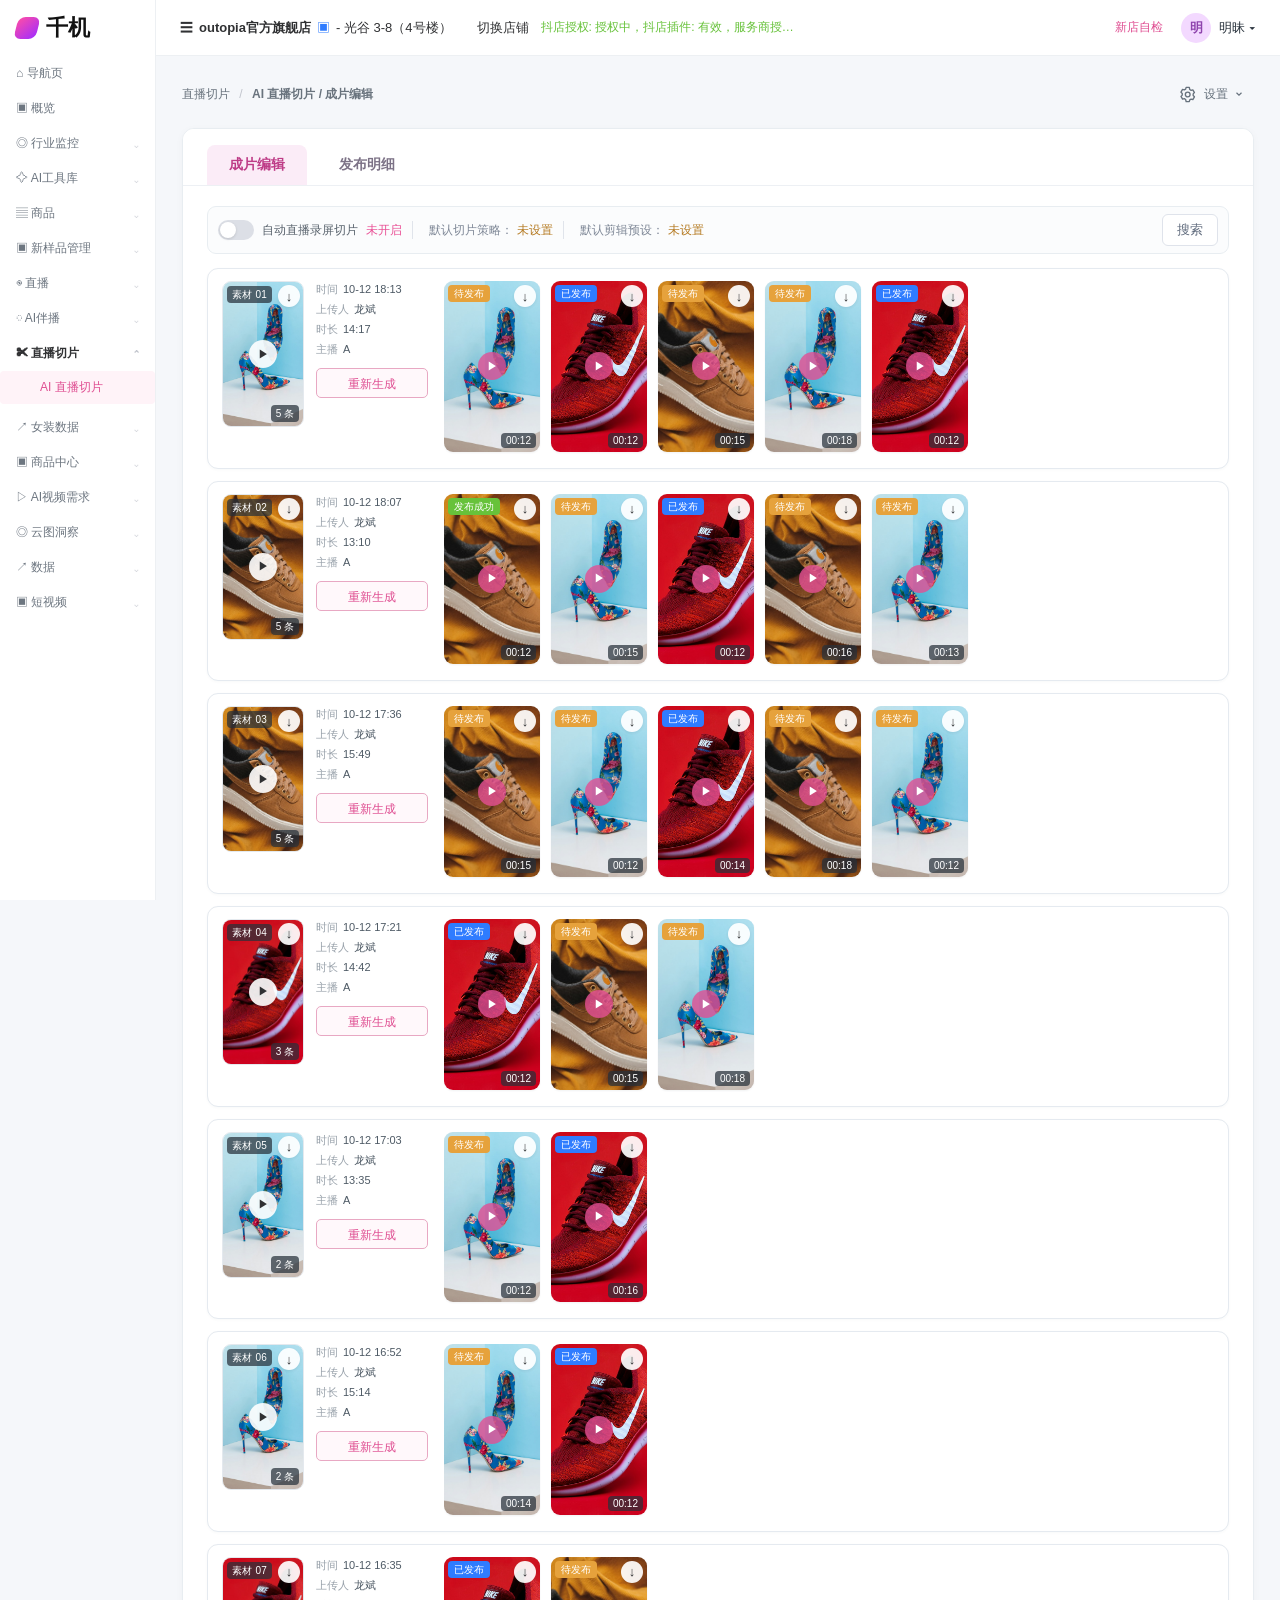
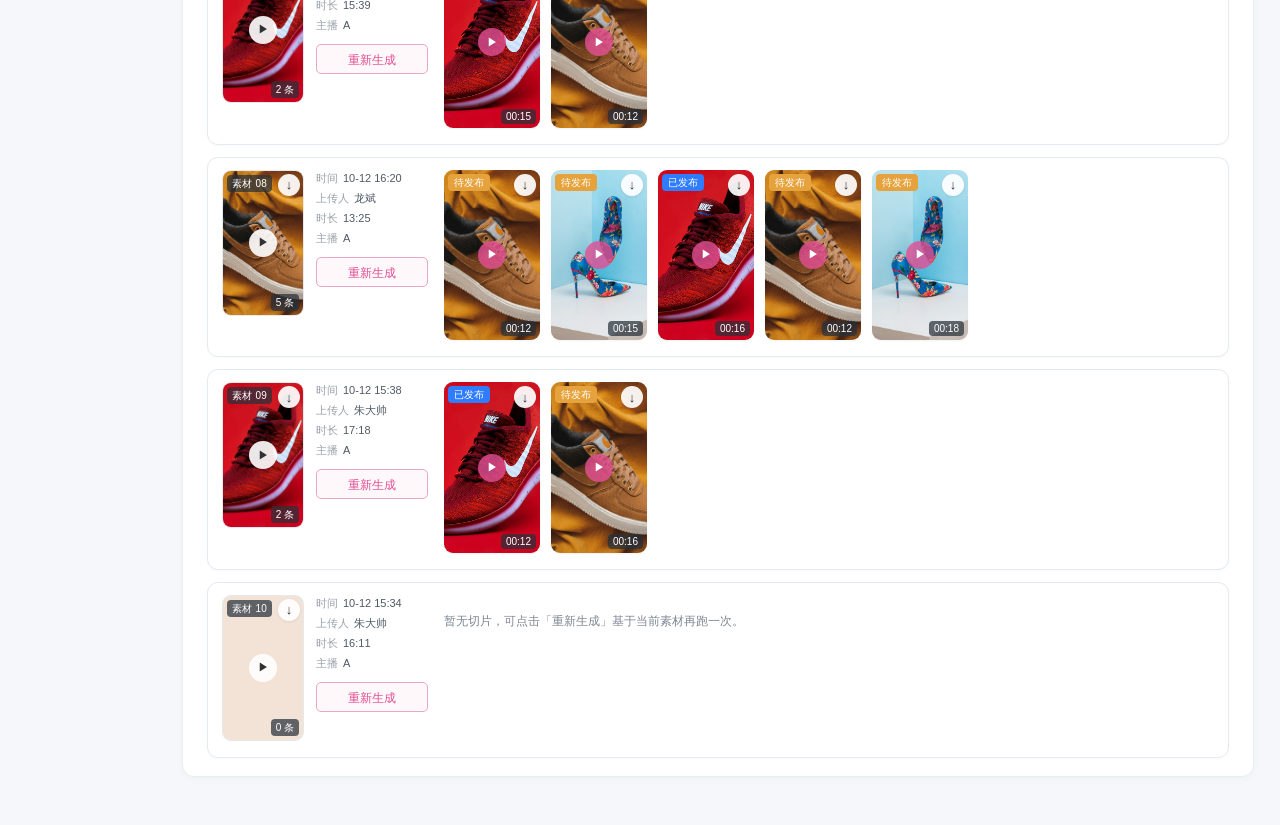
==== commit e731613d: "Publish streamlined clip editor and offline prototype 2026-10-26" ====
--- a/live-slice-prototype.html
+++ b/live-slice-prototype.html
@@ -1,816 +1,103 @@
 <!doctype html>
-<html lang="zh-CN">
-<head>
-<meta charset="UTF-8"><meta name="viewport" content="width=device-width,initial-scale=1.0">
-<title>成片库-直播切片-千机管理后台</title>
-<style>
-:root{--pink:#e94f95;--pink2:#ff6aa8;--bg:#f7f8fa;--line:#edf0f4;--text:#303133;--muted:#909399;--green:#67c23a;--red:#f56c6c;--sidebar:#fff;--active:#fbeaf3}*{box-sizing:border-box}body{margin:0;background:var(--bg);color:var(--text);font:13px -apple-system,BlinkMacSystemFont,"PingFang SC","Microsoft YaHei",sans-serif}button,input,select{font:inherit}button{cursor:pointer;border:0;background:none;color:inherit}.shell{display:flex;min-height:100vh}.sidebar{width:168px;background:var(--sidebar);border-right:1px solid #f0f2f5;flex:none;position:sticky;top:0;height:100vh;overflow:auto}.logo{height:58px;display:flex;align-items:center;gap:8px;padding:0 18px;font-size:24px;font-weight:800;color:#111}.logo i{width:22px;height:22px;border-radius:7px;background:linear-gradient(135deg,#ff4da6,#a12cff);transform:skewX(-14deg)}.menu{width:100%;display:flex;align-items:center;gap:8px;padding:10px 18px;color:#606266;text-align:left}.menu:hover{background:#fafafa}.menu.active{color:#303133;font-weight:600}.caret{margin-left:auto;color:#c0c4cc}.sub{padding:0 0 6px}.sub button{width:100%;display:flex;align-items:center;justify-content:space-between;padding:9px 18px 9px 46px;color:#606266;text-align:left}.sub button.active{background:var(--active);color:var(--pink);border-radius:4px}.star{color:#f2b24d}.main{flex:1;min-width:0}.top{height:58px;background:#fff;border-bottom:1px solid #f0f2f5;display:flex;align-items:center;justify-content:space-between;padding:0 22px}.store{display:flex;align-items:center;gap:8px;color:#303133}.store b{font-weight:600}.auth{color:#67c23a;font-size:12px}.right{display:flex;align-items:center;gap:18px}.check{color:var(--pink);font-size:12px}.user{display:flex;align-items:center;gap:8px}.avatar{width:30px;height:30px;border-radius:50%;background:#f3d9ff;color:#8e44ad;display:grid;place-items:center;font-weight:700}.content{padding:18px 22px 40px}.crumb{color:#606266;margin-bottom:16px}.crumb span{color:#c0c4cc;margin:0 6px}.filters{display:flex;gap:14px;align-items:center;flex-wrap:wrap;margin-bottom:16px}.label{color:#606266}.date,.input,.select{height:32px;border:1px solid #dcdfe6;border-radius:4px;background:#fff;padding:0 10px;color:#606266}.date{width:240px}.input{width:170px}.select{width:140px}.search{height:32px;padding:0 16px;background:var(--pink);color:#fff;border-radius:4px}.reset{height:32px;padding:0 16px;border:1px solid #dcdfe6;background:#fff;border-radius:4px}.table{width:100%;border-collapse:collapse;min-width:980px}.table th{text-align:left;color:#909399;font-weight:500;padding:13px 12px;border-bottom:1px solid var(--line);background:#fafafa}.table td{padding:18px 12px;border-bottom:1px solid var(--line);vertical-align:middle}.source{display:flex;align-items:center;gap:10px}.thumb{width:42px;height:42px;border-radius:4px;background:#f2e3d6;display:grid;place-items:center;position:relative;overflow:hidden}.thumb:before{content:"";width:20px;height:20px;border-radius:50%;background:#d9b59a}.thumb:after{content:"▶";position:absolute;color:#fff;font-size:12px;text-shadow:0 1px 3px #0008}.meta b{display:block;font-weight:600}.meta small{color:#909399}.badge{display:inline-flex;align-items:center;gap:4px;border:1px solid;border-radius:3px;padding:1px 7px;font-size:12px}.ok{color:#67c23a;border-color:#c2e7b0;background:#f0f9eb}.bad{color:#f56c6c;border-color:#fbc4c4;background:#fef0f0}.run{color:#e6a23c;border-color:#f5dab1;background:#fdf6ec}.progress{display:flex;align-items:center;gap:10px;color:#606266}.bar{width:110px;height:6px;background:#f2f2f2;border-radius:6px;overflow:hidden}.bar i{display:block;height:100%;background:var(--pink)}.view{color:var(--pink)}.delete{color:var(--pink);margin-left:10px}.pager{display:flex;justify-content:flex-end;align-items:center;gap:10px;margin-top:16px;color:#606266}.pager select,.pager input{height:30px;border:1px solid #dcdfe6;border-radius:4px;background:#fff}.page{width:30px;height:30px;border:1px solid #dcdfe6;border-radius:4px;background:#fff}.page.current{background:var(--pink);color:#fff;border-color:var(--pink)}.toast{position:fixed;top:20px;left:50%;transform:translateX(-50%) translateY(-8px);background:#fff;border:1px solid #ebeef5;box-shadow:0 4px 16px #0001;border-radius:4px;padding:10px 16px;opacity:0;transition:.2s}.toast.show{opacity:1;transform:translateX(-50%)}.modal{position:fixed;inset:0;background:#0004;display:none;place-items:center}.modal.show{display:grid}.box{width:460px;background:#fff;border-radius:6px;padding:22px}.box h3{margin:0 0 16px}.box input,.box textarea{width:100%;border:1px solid #dcdfe6;border-radius:4px;padding:8px}.box textarea{height:90px;margin-top:12px}.box-actions{display:flex;justify-content:flex-end;gap:8px;margin-top:16px}@media(max-width:900px){.sidebar{display:none}.filters{align-items:stretch}.date,.input,.select{width:100%}}
-</style>
-<style>
-/* AI live slice workspace */
-.ai-live-page{background:linear-gradient(180deg,#fff 0,#fbf8fc 100%);border:1px solid #f0e5f1;border-radius:14px;min-height:calc(100vh - 116px);overflow:hidden}.ai-live-hero{padding:24px 28px 18px;background:linear-gradient(135deg,#fff5fb,#f7f1ff);border-bottom:1px solid #f0e5f1;display:flex;justify-content:space-between;align-items:flex-start}.ai-live-hero h2{margin:0;color:#29223a;font-size:22px}.ai-live-hero p{margin:8px 0 0;color:#8a8194}.ai-live-pill{background:#fff;border:1px solid #eed6e8;border-radius:20px;padding:8px 14px;color:#a24383;font-size:12px}.ai-live-nav{display:flex;gap:10px;padding:18px 28px 0;background:#fff}.ai-live-nav button{padding:11px 22px;border-radius:10px 10px 0 0;color:#7c7286;font-weight:600}.ai-live-nav button.on{background:#fbecf7;color:#be3c87}.ai-live-body{padding:22px 28px 34px}.ai-live-tabbar{display:flex;gap:26px;border-bottom:1px solid #ece6ef;margin-bottom:20px}.ai-live-tabbar button{padding:0 2px 13px;color:#92899a;position:relative}.ai-live-tabbar button.on{color:#b63e86;font-weight:600}.ai-live-tabbar button.on:after{content:"";height:2px;background:#d84793;left:0;right:0;bottom:-1px;position:absolute;border-radius:2px}.ai-live-card{background:#fff;border:1px solid #eee6f0;border-radius:12px;padding:20px;box-shadow:0 6px 18px #4820500b;margin-bottom:16px}.ai-live-card h3{margin:0 0 6px;color:#393043;font-size:15px}.ai-live-card p{margin:0;color:#98909e;line-height:1.7}.ai-live-grid{display:grid;grid-template-columns:repeat(2,minmax(0,1fr));gap:16px}.ai-live-upload{border:1px dashed #dfc8dc;background:#fffaff;min-height:140px;border-radius:10px;display:flex;align-items:center;justify-content:center;flex-direction:column;gap:8px;color:#9a7c9b}.ai-live-upload strong{color:#bd4088;font-size:15px}.ai-live-fields{display:grid;grid-template-columns:repeat(2,minmax(0,1fr));gap:14px}.ai-live-field{display:flex;flex-direction:column;gap:7px}.ai-live-field label{color:#635b6b}.ai-live-field input,.ai-live-field select,.ai-live-field textarea{height:36px;border:1px solid #e1d9e3;border-radius:6px;padding:0 10px;background:#fff;color:#4e4755}.ai-live-field textarea{height:76px;padding-top:9px;resize:vertical}.ai-live-actions{display:flex;justify-content:flex-end;gap:10px;margin-top:18px}.ai-live-primary{background:#d94791;color:#fff;border-radius:6px;padding:9px 18px}.ai-live-secondary{border:1px solid #e0d8e2;background:#fff;border-radius:6px;padding:9px 18px;color:#665d6d}.ai-live-empty{text-align:center;padding:62px 20px;color:#a19aa7}.ai-live-empty .ai-live-empty-icon{width:56px;height:56px;border-radius:16px;background:#f8eaf5;color:#c24a8c;display:grid;place-items:center;font-size:25px;margin:0 auto 14px}.ai-live-list{width:100%;border-collapse:collapse}.ai-live-list th{background:#faf7fb;color:#908595;font-weight:500;text-align:left;padding:12px}.ai-live-list td{padding:14px 12px;border-top:1px solid #f0ebf1;color:#554d5d}.ai-live-badge{display:inline-block;padding:3px 8px;border-radius:12px;background:#f4eaf6;color:#9e5d9d;font-size:12px}.ai-live-modal{position:fixed;inset:0;background:#24152d66;display:grid;place-items:center;z-index:20}.ai-live-modal-box{width:min(620px,calc(100vw - 40px));background:#fff;border-radius:14px;padding:22px;box-shadow:0 20px 70px #29122f33}.ai-live-modal-head{display:flex;justify-content:space-between;align-items:center;margin-bottom:16px}.ai-live-modal-head h3{margin:0;color:#342b3c}.ai-live-close{font-size:22px;color:#9c92a1}.ai-live-checks{display:flex;gap:16px;flex-wrap:wrap}.ai-live-checks label{border:1px solid #e8dce8;border-radius:8px;padding:10px 12px;color:#6d6473}.ai-live-checks input{accent-color:#d94791;margin-right:7px}@media(max-width:800px){.ai-live-grid,.ai-live-fields{grid-template-columns:1fr}.ai-live-hero{padding:20px}.ai-live-body,.ai-live-nav{padding-left:18px;padding-right:18px}.ai-live-nav{overflow:auto}.ai-live-nav button{white-space:nowrap}}
-</style>
-<style>
-.preset-page{background:#f7f8fa;min-height:calc(100vh - 95px);padding:8px 34px 40px;color:#17151f}.preset-hero{text-align:center;margin:4px 0 20px}.preset-hero h1{font-size:30px;margin:0 0 5px;font-weight:800}.preset-hero p{margin:0;color:#777487}.preset-modes{display:flex;background:#fff;border-radius:12px;box-shadow:0 5px 18px #391e570f;width:500px;max-width:100%;margin:0 auto 20px;padding:5px}.preset-modes button{flex:1;padding:12px;border-radius:10px;color:#55505f;font-weight:600}.preset-modes button.on{background:linear-gradient(100deg,#ad65ed,#de6fee);color:#fff}.preset-card{background:#fff;border:1px solid #eceaf2;border-radius:12px;max-width:1000px;margin:auto}.preset-tabs{display:flex;border-bottom:1px solid #eceaf2;padding:0 22px}.preset-tabs button{padding:16px 22px;color:#696573;font-weight:600}.preset-tabs button.on{color:#a356e7;border-bottom:3px solid #bf6bef}.preset-form{max-width:850px;margin:auto;padding:27px 55px}.preset-form>label{display:block;font-weight:700;margin:0 0 9px}.preset-form>label:not(:first-child){margin-top:20px}.preset-form em{color:#f05575;font-style:normal}.preset-select{width:100%;text-align:left;border:1px solid #dedbe6;border-radius:7px;height:40px;padding:0 13px;color:#aaa;background:#fff}.preset-checks,.preset-radios{display:flex;gap:18px;align-items:center;flex-wrap:wrap;color:#555}.preset-checks a{color:#a356e7}.preset-checks span{border:1px solid #e3e0e8;border-radius:5px;padding:5px 12px;color:#56515e}.preset-pills{display:flex;gap:11px}.preset-pills button{width:70px;height:31px;background:#f5f4f8;border-radius:5px}.preset-pills button.on{background:#fff;border:2px solid #bc67ec;color:#8e46cb}.preset-strategy{display:grid;grid-template-columns:repeat(4,1fr);gap:12px}.preset-key-products{display:grid;grid-template-columns:72px 1fr;gap:12px;align-items:start;margin-top:14px}.preset-key-products[hidden]{display:none!important}.preset-key-products>span{padding-top:8px;color:#555;font-weight:700}.preset-product-picker{display:flex;flex-wrap:wrap;gap:8px;min-height:38px;padding:8px;border:1px solid #dedbe6;border-radius:8px;background:#fff}.preset-product-chip{display:inline-flex;align-items:center;gap:7px;max-width:100%;padding:6px 8px 6px 10px;border-radius:6px;background:#f7f4fb;color:#4d4858}.preset-product-chip small{color:#8d8796}.preset-product-chip button{width:16px;height:16px;border-radius:50%;color:#909399;font-size:14px;line-height:1}.preset-product-chip button:hover{color:#e94f95}.preset-product-add{width:32px;height:32px;border:1px dashed #c8b7db;border-radius:6px;background:#fff;color:#a356e7;font-size:20px;line-height:1}.preset-product-add:hover{border-color:#b966e9;background:#fbf4ff}.preset-product-empty{color:#909399;padding:6px 2px}.preset-product-options{display:grid;gap:8px;max-height:320px;overflow:auto;margin-top:14px}.preset-product-options label{display:flex;align-items:center;gap:8px;padding:9px 10px;border:1px solid #eeeaf3;border-radius:7px}.preset-product-options small{margin-left:auto;color:#909399}.preset-quantities{display:flex;gap:28px;flex-wrap:wrap}.preset-quantities label{display:flex;align-items:center;gap:8px;color:#555;font-weight:600}.preset-quantities input,.preset-quantities select{width:88px;height:34px;border:1px solid #dedbe6;border-radius:6px;padding:0 10px;color:#17151f;background:#fff}.preset-quantities span{color:#8b8794;font-weight:500}.preset-strategy button{border:1px solid #dedbe6;border-radius:8px;text-align:left;padding:14px}.preset-strategy button.on{border:2px solid #b966e9;background:#fbf4ff}.preset-strategy b{display:block;margin-bottom:6px}.preset-strategy small{color:#716c79;line-height:1.4}.preset-radios label{display:flex;gap:6px;align-items:center}.preset-ratios{display:grid;grid-template-columns:repeat(4,1fr);gap:12px}.preset-ratios button{border:1px solid #e5e1ea;border-radius:8px;text-align:left;padding:12px;min-height:72px}.preset-ratios button.on{border-color:#b762ea;background:#fbf3ff}.preset-ratios b{display:block}.preset-ratios small{display:block;color:#85818e;font-size:11px;margin-top:5px;line-height:1.35}.preset-actions{display:flex;justify-content:flex-end;gap:9px;margin-top:25px}.preset-actions>button:first-child:not(.primary-preset){border:1px solid #e0dce7;border-radius:7px;padding:9px 20px;background:#fff}.primary-preset{background:linear-gradient(100deg,#aa61e9,#dc6deb);color:#fff;border-radius:7px;padding:10px 24px;font-weight:700}.default-preset-btn{border:1px solid #dcdfe6;border-radius:7px;padding:10px 20px;background:#fff;color:#606266;font-weight:600;cursor:pointer}.default-preset-btn:hover:not(:disabled){border-color:#e94f95;color:#e94f95}.default-preset-btn:disabled{background:#f5f7fa;border-color:#e4e7ed;color:#c0c4cc;cursor:not-allowed}@media(max-width:700px){.preset-page{padding:10px 12px}.preset-form{padding:24px 18px}.preset-strategy,.preset-ratios{grid-template-columns:1fr 1fr}.preset-pills{flex-wrap:wrap}}
-</style><style>.preset-modes button:first-child{display:none!important}.preset-modes{width:360px!important}</style><style id="editor-css">
-.ed{display:flex;flex-direction:column;height:calc(100vh - 54px);background:#f4f5f7;color:#1d1a24;margin:-8px -34px -40px}.ed-top{height:52px;background:#fff;border-bottom:1px solid #eceaf1;display:flex;align-items:center;padding:0 16px;gap:12px}.ed-top .back{border:1px solid #e4e0ea;border-radius:6px;height:30px;padding:0 10px;color:#5c5666}.ed-top b{font-size:15px}.ed-top .spacer{flex:1}.ed-next{background:#e94f95;color:#fff;border-radius:6px;height:32px;padding:0 16px;font-weight:600}.ed-body{flex:1;display:grid;grid-template-columns:92px 1fr 320px;min-height:0}.ed-tools{background:#fff;border-right:1px solid #eceaf1;display:flex;flex-direction:column;padding:8px 6px;gap:4px}.ed-tools button{border-radius:8px;padding:10px 4px;color:#5d5866;font-size:12px;line-height:1.25}.ed-tools button.on{background:#fff0f6;color:#e94f95;font-weight:700}.ed-stage{display:flex;flex-direction:column;min-width:0;background:#f7f8fa}.ed-stage-bar{display:flex;justify-content:flex-end;gap:8px;padding:10px 14px}.ed-stage-bar button{border:1px solid #e4e0ea;background:#fff;border-radius:6px;height:28px;padding:0 10px;font-size:12px;color:#5c5666}.ed-canvas-wrap{flex:1;display:flex;align-items:center;justify-content:center;min-height:0}.ed-canvas{width:240px;aspect-ratio:9/16;background:linear-gradient(180deg,#2a2433,#16131c);border-radius:10px;box-shadow:0 12px 30px #1b12261f;position:relative;overflow:hidden;color:#fff}.ed-canvas .cap{position:absolute;left:8%;right:8%;bottom:18%;text-align:center;font-weight:800;font-size:18px;text-shadow:0 2px 0 #000,0 0 8px #000;line-height:1.25}.ed-canvas .badge{position:absolute;left:10px;top:10px;background:#e94f95;border-radius:4px;font-size:11px;padding:2px 6px}.ed-side{background:#fff;border-left:1px solid #eceaf1;display:flex;flex-direction:column;min-height:0}.ed-side h3{margin:0;padding:12px 14px 8px;font-size:14px;display:flex;align-items:center;justify-content:space-between}.ed-switch{width:36px;height:20px;border-radius:10px;background:#e94f95;position:relative}.ed-switch i{position:absolute;right:2px;top:2px;width:16px;height:16px;border-radius:50%;background:#fff}.ed-side .add{margin:0 14px 8px;border:1px dashed #e94f95;color:#e94f95;border-radius:6px;height:32px;font-weight:600}.ed-list{overflow:auto;flex:1;padding:0 10px 8px}.ed-item{border:1px solid #eeeaf2;border-radius:8px;padding:8px;margin-bottom:8px;cursor:pointer}.ed-item.on{border-color:#e94f95;background:#fff7fb}.ed-item header{display:flex;justify-content:space-between;color:#8a8494;font-size:11px;margin-bottom:4px}.ed-item header button{color:#c4becb}.ed-item input{width:100%;border:0;background:transparent;font-weight:600;color:#241f2b}.ed-props{border-top:1px solid #eeeaf2;padding:10px 14px 12px;display:grid;grid-template-columns:1fr 1fr;gap:8px}.ed-props label{font-size:11px;color:#7a7484;display:flex;flex-direction:column;gap:4px}.ed-props input,.ed-props select{border:1px solid #e6e2eb;border-radius:5px;height:28px;padding:0 6px;background:#fff}.ed-props .full{grid-column:1/-1}.ed-seg{display:flex;background:#f4f2f6;border-radius:6px;padding:2px}.ed-seg button{flex:1;height:26px;border-radius:5px;color:#666}.ed-seg button.on{background:#fff;color:#e94f95;font-weight:700}.ed-tl{height:168px;background:#fff;border-top:1px solid #eceaf1;display:flex;flex-direction:column}.ed-tl-bar{height:40px;display:flex;align-items:center;gap:6px;padding:0 10px;border-bottom:1px solid #f0eef3}.ed-tl-bar button{width:28px;height:28px;border-radius:6px;color:#5d5866}.ed-tl-bar button:hover{background:#f6f4f8}.ed-time{margin-left:8px;font-variant-numeric:tabular-nums;color:#3d3846;font-size:12px}.ed-tl-bar .spacer{flex:1}.ed-zoom{width:110px}.ed-track{flex:1;position:relative;margin:10px 12px;background:#f7f5f9;border-radius:8px;overflow:hidden}.ed-clip{position:absolute;top:16px;bottom:16px;left:4%;background:linear-gradient(90deg,#ffd6e8,#f7b4d2);border-radius:6px;border:1px solid #e94f95}.ed-playhead{position:absolute;top:0;bottom:0;width:2px;background:#e94f95}.ed-playhead:before{content:"";position:absolute;top:0;left:-5px;border:6px solid transparent;border-top-color:#e94f95}.ed-panel-note{padding:16px;color:#6d6776;font-size:13px;line-height:1.6}
-<style id="editor-embedded-fix">.preset-form:has(.ed){padding:0!important;max-width:none!important}.preset-form .ed{margin:0;height:760px;min-height:0;border-radius:0 0 12px 12px}.preset-form:has(.ed){border-radius:0 0 12px 12px}</style><style id="lexicon-css">
-.lex{padding:22px 34px 34px;min-height:620px;color:#303133}
-.lex-head{display:flex;align-items:baseline;gap:12px;margin-bottom:18px}
-.lex-head b{font-size:16px;font-weight:700}
-.lex-head span{color:#909399;font-size:13px}
-.lex-bar{display:flex;align-items:center;gap:12px;margin-bottom:16px}
-.lex-search{position:relative;width:280px}
-.lex-search input{width:100%;height:32px;border:1px solid #dcdfe6;border-radius:4px;padding:0 32px 0 12px;outline:none}
-.lex-search input:focus{border-color:#e94f95}
-.lex-search i{position:absolute;right:10px;top:8px;color:#c0c4cc;font-style:normal}
-.lex-bar .spacer{flex:1}
-.lex-btn{height:32px;padding:0 16px;border-radius:4px;font-size:13px}
-.lex-btn.ghost{background:#fff;border:1px solid #f5c2d6;color:#e94f95}
-.lex-btn.solid{background:#e94f95;color:#fff}
-.lex-pools{display:grid;grid-template-columns:1fr 1fr;gap:20px;margin-top:10px}
-.lex-pool{border:1px solid #e8e6ef;border-radius:10px;background:#fff;padding:16px;min-height:360px;display:flex;flex-direction:column}
-.lex-pool-header{display:flex;align-items:center;justify-content:space-between;margin-bottom:14px;padding-bottom:10px;border-bottom:1px dashed #edeaf2}
-.lex-pool-title{display:flex;align-items:center;gap:8px;font-weight:700;font-size:14px}
-.lex-pool-title i{width:8px;height:8px;border-radius:50%;display:inline-block}
-.lex-pool.hot .lex-pool-title i{background:#e94f95}
-.lex-pool.forbidden .lex-pool-title i{background:#f56c6c}
-.lex-pool-count{font-size:12px;color:#909399}
-.lex-tags{display:flex;flex-wrap:wrap;gap:10px;align-content:flex-start;flex:1}
-.lex-tag{position:relative;display:inline-flex;align-items:center;background:#f7f6fa;border:1px solid #e4e0ec;border-radius:6px;padding:7px 14px;font-size:13px;color:#303133;transition:all .15s;cursor:default}
-.lex-tag:hover{background:#fff;border-color:#e94f95;box-shadow:0 2px 8px #e94f9518}
-.lex-tag-del{position:absolute;top:-7px;right:-7px;width:16px;height:16px;border-radius:50%;background:#e94f95;color:#fff;font-size:11px;line-height:15px;text-align:center;display:none;cursor:pointer;border:1px solid #fff;box-shadow:0 1px 3px #0003}
-.lex-pool.forbidden .lex-tag-del{background:#f56c6c}
-.lex-tag:hover .lex-tag-del{display:block}
-.lex-tag-del:hover{transform:scale(1.15)}.lex-upload-card{border:1px solid #ebe7f2;border-radius:8px;padding:14px;background:#faf9fc;display:flex;flex-direction:column;justify-content:space-between}.lex-add-tag{justify-content:center;min-width:34px;padding:7px 12px;color:#e94f95;border-style:dashed;background:#fff;cursor:pointer;font-weight:700}.lex-pool.forbidden .lex-add-tag{color:#f56c6c}.lex-add-tag:hover{background:#fff7f7}
-.lex-empty{padding:40px;text-align:center;color:#c0c4cc}
-.lex-mask{position:fixed;inset:0;background:#0006;display:flex;align-items:center;justify-content:center;z-index:50}
-.lex-dialog{width:420px;background:#fff;border-radius:8px;padding:20px 22px}
-.lex-dialog h4{margin:0 0 16px;font-size:16px}
-.lex-dialog input{width:100%;height:36px;border:1px solid #dcdfe6;border-radius:4px;padding:0 12px}
-.lex-dialog input:focus{border-color:#e94f95;outline:none}
-.lex-dialog .row{display:flex;justify-content:flex-end;gap:10px;margin-top:18px}
-.lex-count{margin-left:8px;color:#c0c4cc;font-size:12px}
-.preset-setting .default-preset-btn{margin-left:auto;flex-shrink:0;min-height:32px;padding:7px 18px}
-.preset-tab-actions{margin:0;padding:25px 55px 27px}.preset-form:has(#editorHost) .ed{height:672px}.preset-form:has(#lexiconHost) .lex{min-height:530px}.preset-tab-actions .primary-preset{flex-shrink:0}@media(max-width:700px){.preset-tab-actions{padding:24px 18px}}
-</style><style id="preset-setting-css">.preset-setting{display:flex;align-items:center;gap:12px;margin:0;padding:16px 22px 0;color:#606266}.preset-setting[hidden]{display:none}.preset-setting label{font-weight:600}.preset-setting #presetSelect{display:none}.preset-picker{position:relative;width:220px}.preset-picker-trigger{display:flex;align-items:center;gap:8px;width:100%;height:32px;border:1px solid #dcdfe6;border-radius:4px;background:#fff;color:#606266;padding:0 10px;text-align:left}.preset-picker-trigger:focus-visible,.preset-picker-trigger[aria-expanded="true"]{outline:none;border-color:#e94f95}.preset-picker-arrow{margin-left:auto;width:7px;height:7px;border-right:1px solid #909399;border-bottom:1px solid #909399;transform:rotate(45deg);margin-top:-4px}.preset-default-badge{display:inline-flex;align-items:center;padding:2px 6px;background:#f0f1f3;border-radius:4px;color:#909399;font-size:11px;line-height:16px;font-weight:400;white-space:nowrap}.preset-picker-menu{position:absolute;top:calc(100% + 6px);left:0;right:0;z-index:20;padding:5px 0;border:1px solid #e4e7ed;border-radius:6px;background:#fff;box-shadow:0 6px 18px #00000014}.preset-picker-menu[hidden]{display:none}.preset-picker-option{display:flex;align-items:center;gap:8px;width:100%;padding:9px 12px;text-align:left;color:#606266}.preset-picker-option:hover,.preset-picker-option:focus-visible{outline:none;background:#f7f6fa}.preset-picker-option[aria-selected="true"]{color:#a356e7;background:#fbf4ff}</style>
-<style id="highlight-detail-css">
-.highlight-table-wrap{overflow-x:auto;background:#fff}.highlight-table .thumb{width:52px;height:52px;background:linear-gradient(145deg,#e6d4c7,#b88e75)}.highlight-table .meta b{font-weight:500}.highlight-table .meta small{display:block;margin-top:5px}.highlight-actions{display:flex;align-items:center;gap:12px;white-space:nowrap}.highlight-actions button{color:#e94f95}.highlight-actions .retry{color:#606266}.highlight-status{color:#606266}.highlight-status.done{color:#67c23a}.highlight-status.running{color:#e6a23c}.highlight-mask{position:fixed;inset:0;z-index:80;background:#0006;display:flex;align-items:center;justify-content:center;padding:28px}.highlight-dialog{width:min(1040px,calc(100vw - 56px));max-height:calc(100vh - 56px);overflow:hidden;background:#fff;border-radius:6px;box-shadow:0 16px 48px #0003;display:flex;flex-direction:column}.highlight-dialog-head{height:54px;display:flex;align-items:center;padding:0 20px;border-bottom:1px solid #ebeef5}.highlight-dialog-head h3{margin:0;font-size:16px}.highlight-close{margin-left:auto;width:32px;height:32px;color:#909399;font-size:22px}.highlight-dialog-body{padding:18px 20px 22px;overflow:auto}.highlight-task-line{font-weight:600;margin-bottom:14px}.highlight-summary{display:grid;grid-template-columns:2fr repeat(3,1fr);border:1px solid #ebeef5;border-radius:4px;background:#fafafa;margin-bottom:20px}.highlight-summary div{padding:13px 16px;border-right:1px solid #ebeef5}.highlight-summary div:last-child{border:0}.highlight-summary span{display:block;color:#909399;font-size:12px;margin-bottom:5px}.highlight-summary b{font-weight:500}.highlight-section-title{display:flex;align-items:center;gap:10px;margin:0 0 12px;font-size:14px}.highlight-section-title span{color:#909399;font-size:12px;font-weight:400}.highlight-detail-table{width:100%;border-collapse:collapse;min-width:830px}.highlight-detail-table th{padding:11px 10px;background:#fafafa;color:#909399;font-weight:500;text-align:left;border-bottom:1px solid #ebeef5}.highlight-detail-table td{padding:12px 10px;border-bottom:1px solid #ebeef5}.highlight-video{display:flex;align-items:center;gap:8px}.highlight-video .video-thumb{width:72px;height:46px;border-radius:4px;background:linear-gradient(145deg,#d6c0b2,#9c755e);display:grid;place-items:center;color:#fff;cursor:pointer;position:relative;overflow:hidden}.highlight-video .video-thumb:before{content:"";width:22px;height:22px;border:1px solid #fff;border-radius:50%;background:#0003}.highlight-video .video-thumb:after{content:"▶";position:absolute;font-size:10px;margin-left:2px}.highlight-progress{color:#67c23a}.detail-action{color:#e94f95;margin-right:12px}.detail-published{color:#67c23a}.detail-preview{position:fixed;inset:0;z-index:90;background:#000b;display:flex;align-items:center;justify-content:center}.detail-preview-card{width:270px;aspect-ratio:9/16;border-radius:10px;background:linear-gradient(160deg,#3a2f38,#151319);color:#fff;display:flex;align-items:center;justify-content:center;text-align:center;position:relative}.detail-preview-close{position:absolute;right:12px;top:10px;color:#fff;font-size:22px}.detail-preview-play{width:58px;height:58px;border:2px solid #fff;border-radius:50%;display:grid;place-items:center;font-size:22px;padding-left:4px}.highlight-empty{text-align:center;color:#c0c4cc;padding:70px 0}.highlight-page-info{margin-right:auto}@media(max-width:800px){.highlight-summary{grid-template-columns:1fr 1fr}.highlight-summary div:nth-child(2){border-right:0}.highlight-summary div{border-bottom:1px solid #ebeef5}.highlight-mask{padding:10px}.highlight-dialog{width:calc(100vw - 20px);max-height:calc(100vh - 20px)}}
-.highlight-main-head{display:flex;align-items:center;justify-content:flex-start;gap:20px;margin-bottom:18px;padding:4px 0 16px;border-bottom:1px solid #ebeef5}.highlight-head-copy{flex:none}.highlight-main-head h2{font-size:17px;margin:0}.highlight-head-controls,.highlight-capture-actions,.highlight-head-actions{display:flex;align-items:center;gap:10px}.highlight-capture-actions>*{width:auto}.highlight-history-btn,.highlight-publish-record-btn{min-width:138px;height:34px;padding:0 16px;border:1px solid #e94f95;border-radius:4px;background:#fff;color:#e94f95;white-space:nowrap}.highlight-history-btn:hover,.highlight-publish-record-btn:hover{background:#fff5f9}.highlight-filter-tag{display:inline-flex;align-items:center;gap:8px;border:1px solid #f3c0d6;background:#fff5f9;color:#e94f95;border-radius:4px;padding:6px 10px}.highlight-filter-tag button{color:#e94f95;font-size:16px;line-height:1}.highlight-task-id{color:#e94f95}.history-dialog{width:min(1120px,calc(100vw - 56px))}.history-dialog .highlight-dialog-body{padding-top:16px}.history-table .thumb{width:48px;height:48px}.history-filters{margin-bottom:16px}.highlight-clip-filters{flex-wrap:wrap}.highlight-clip-filters .task-filter-space{margin-left:auto}.live-source-cell{position:relative;width:250px;vertical-align:stretch;background:#fff}.live-source-cell:before{content:"";position:absolute;left:13px;top:8px;bottom:8px;width:2px;border-radius:2px;background:#e94f95}.live-source{position:relative;display:flex;align-items:flex-start;gap:12px;height:100%;padding:8px 0 8px 28px}.live-source:before,.live-source:after{content:"";position:absolute;left:10px;width:8px;height:8px;border:2px solid #e94f95;border-radius:50%;background:#fff;z-index:1}.live-source:before{top:16px}.live-source:after{bottom:10px}.live-source b,.live-source small,.live-source time{display:block}.live-source b{font-weight:500}.live-source small,.live-source time{margin-top:4px;color:#909399;font-size:12px}.live-source time{color:#e94f95;font-weight:600;white-space:nowrap}.clip-row-actions{display:flex;align-items:center;gap:8px;flex-wrap:wrap;min-width:220px}.clip-row-actions .detail-action{margin-right:0}.highlight-detail-table .clip-product{min-width:120px}.highlight-detail-table .clip-product b{display:block;font-weight:500}.highlight-detail-table .clip-product small{display:block;color:#909399;margin-top:4px}.highlight-detail-table .clip-index{color:#909399;white-space:nowrap}.highlight-detail-table .clip-task small{display:block;color:#909399;margin-top:4px}@media(max-width:1100px){.highlight-main-head{align-items:flex-start;flex-wrap:wrap}.highlight-head-controls{width:100%;flex-wrap:wrap;justify-content:flex-start}.highlight-capture-actions,.highlight-head-actions{flex-wrap:wrap}}.highlight-clip-filters .task-filter-space{margin-left:0}}
-.highlight-batch-btn{height:34px;padding:0 15px;border:1px solid #dcdfe6;border-radius:4px;background:#fff;color:#606266}.highlight-batch-btn:hover,.highlight-batch-btn.active{border-color:#e94f95;color:#e94f95;background:#fff5f9}.highlight-select-col{width:42px;text-align:center!important}.highlight-select{width:15px;height:15px;accent-color:#e94f95;vertical-align:middle}.highlight-select:disabled{opacity:.36;cursor:not-allowed}.highlight-batch-count{color:#e94f95;font-size:13px;white-space:nowrap}.highlight-batch-toolbar{display:flex;align-items:center;gap:10px;margin:-8px 0 14px;padding:12px 14px;border:1px solid #f2d2e1;border-radius:4px;background:#fff8fb}.highlight-batch-toolbar span{margin-right:auto;color:#606266;font-size:13px}.highlight-batch-action{height:34px;padding:0 17px;border:1px solid #e94f95;border-radius:4px;background:#fff;color:#e94f95}.highlight-batch-action.primary{background:#e94f95;color:#fff}.highlight-batch-action:disabled{border-color:#dcdfe6;background:#f5f7fa;color:#c0c4cc;cursor:not-allowed}
-.highlight-upload-btn{height:34px;padding:0 16px;border:1px solid #e94f95;border-radius:4px;background:#fff;color:#e94f95}.highlight-upload-btn:hover{background:#fff5f9}.highlight-upload-dialog{width:min(520px,calc(100vw - 56px))}.highlight-upload-field{margin-bottom:16px}.highlight-upload-field span{display:block;margin-bottom:8px;color:#606266}.highlight-upload-field input,.highlight-upload-field select{width:100%;height:36px;border:1px solid #dcdfe6;border-radius:4px;padding:0 12px;background:#fff;color:#606266}.highlight-upload-file{display:flex;align-items:center;gap:10px}.highlight-upload-file input{display:none}.highlight-upload-file button{height:36px;padding:0 14px;border:1px solid #e94f95;border-radius:4px;color:#e94f95;white-space:nowrap}.highlight-upload-file b{min-width:0;overflow:hidden;color:#909399;font-weight:400;text-overflow:ellipsis;white-space:nowrap}.highlight-upload-actions{display:flex;justify-content:flex-end;gap:10px;margin-top:20px}
-.highlight-auto-switch{display:inline-flex;align-items:center;gap:8px;height:34px;padding:0 12px;border:1px solid #e94f95;border-radius:4px;background:#fff;color:#606266;white-space:nowrap}.highlight-auto-switch input{position:absolute;opacity:0;pointer-events:none}.highlight-auto-track{width:36px;height:20px;border-radius:999px;background:#dcdfe6;position:relative;transition:.2s}.highlight-auto-track:before{content:"";position:absolute;top:2px;left:2px;width:16px;height:16px;border-radius:50%;background:#fff;box-shadow:0 1px 3px #0002;transition:.2s}.highlight-auto-switch input:checked+.highlight-auto-track{background:#e94f95}.highlight-auto-switch input:checked+.highlight-auto-track:before{transform:translateX(16px)}.highlight-auto-switch input:focus-visible+.highlight-auto-track{outline:2px solid #f3c0d6;outline-offset:2px}.highlight-auto-state{color:#e94f95;font-size:12px}
-.product-manage{padding:24px 28px}.product-manage-head{display:flex;align-items:center;gap:12px;margin-bottom:18px}.product-manage-head div:first-child{margin-right:auto}.product-manage-head h3{margin:0 0 5px;font-size:16px}.product-manage-head p{margin:0;color:#909399}.product-search{width:220px;height:34px;border:1px solid #dcdfe6;border-radius:4px;padding:0 11px}.product-add{height:34px;padding:0 16px;border-radius:4px;background:#e94f95;color:#fff}.product-template{height:34px;padding:0 14px;border:1px solid #e94f95;border-radius:4px;background:#fff;color:#e94f95;white-space:nowrap}.product-template:hover{background:#fff5f9}.product-table{width:100%;border-collapse:collapse}.product-table th{padding:12px 14px;text-align:left;color:#909399;font-weight:500;background:#fafafa;border-bottom:1px solid #ebeef5}.product-table td{padding:14px;border-bottom:1px solid #ebeef5}.product-name{display:flex;align-items:center;gap:10px}.product-cover{width:44px;height:44px;border-radius:6px;background:linear-gradient(135deg,#f8dce8,#efd7c8);display:grid;place-items:center;color:#fff;font-size:18px}.product-name b{display:block}.product-name small{display:block;margin-top:4px;color:#909399}.product-switch{display:inline-flex;align-items:center;gap:7px;color:#606266}.product-switch input{accent-color:#e94f95}.product-remove{color:#e94f95}.product-empty{padding:48px!important;text-align:center;color:#909399}.product-count{color:#e94f95;font-weight:600}@media(max-width:800px){.product-manage{padding:18px}.product-manage-head{align-items:stretch;flex-direction:column}.product-manage-head div:first-child{margin-right:0}.product-search{width:100%}.product-table{min-width:680px}}
-.host-manage{padding:22px}.host-account-info{display:grid;grid-template-columns:repeat(2,minmax(180px,280px));gap:16px;margin-top:16px}.host-account-info div{padding:14px 16px;border-radius:8px;background:#faf7ff}.host-account-info span{display:block;color:#909399;font-size:12px}.host-account-info b{display:block;margin-top:6px;font-weight:600}.host-manage .ai-live-tabbar button.on{color:#a356e7}.host-manage .ai-live-tabbar button.on:after{background:#bf6bef}.host-manage .ai-live-primary{background:linear-gradient(100deg,#aa61e9,#dc6deb)}
-.host-accounts-head{display:flex;align-items:center;justify-content:space-between;gap:16px;margin-bottom:20px}.host-accounts-head .ai-live-primary{flex:none}.host-accounts-count{margin-left:8px;color:#98909e;font-size:12px;font-weight:400}.host-accounts-scroll{overflow:auto;border:1px solid #eee6f0;border-radius:8px}.host-accounts-table{min-width:900px;table-layout:fixed}.host-accounts-table th:nth-child(1){width:14%}.host-accounts-table th:nth-child(2){width:12%}.host-accounts-table th:nth-child(3){width:10%}.host-accounts-table th:nth-child(4){width:18%}.host-accounts-table th:nth-child(5){width:18%}.host-accounts-table th:nth-child(6){width:10%}.host-accounts-table th:nth-child(7){width:18%}.host-account-name,.host-account-alias,.host-account-real,.host-account-social{overflow-wrap:anywhere;font-weight:500}.host-binding-view{color:#a356e7;font-size:13px;padding:6px 0;min-height:32px}.host-binding-view:hover{color:#8031ba}.host-binding-view:focus-visible{outline:2px solid #a356e7;outline-offset:3px}.host-binding-warning{padding:14px 16px;background:#fff8eb;border:1px solid #f5d5a0;border-radius:8px;color:#895d16;line-height:1.7}.host-binding-grid{display:grid;grid-template-columns:repeat(2,minmax(0,1fr));gap:14px;margin:18px 0}.host-binding-grid div{padding:12px 14px;background:#faf7ff;border-radius:8px}.host-binding-grid dt{font-size:12px;color:#909399;margin-bottom:6px}.host-binding-grid dd{margin:0;color:#393043;overflow-wrap:anywhere}.host-binding-note{font-size:12px;color:#909399;line-height:1.7}@media(max-width:600px){.host-binding-grid{grid-template-columns:1fr}}.host-account-rebind{color:#a356e7;font-size:13px;padding:6px 0}.host-account-rebind:hover{color:#8031ba}.host-accounts-empty{padding:40px 16px;text-align:center;color:#98909e;background:#faf9fc;border-radius:8px}@media(max-width:800px){.host-accounts-head{align-items:flex-start;flex-direction:column}.host-manage{padding:18px 0}}.host-accounts-table tbody th{background:#fcfaff;border-top:1px solid #f0ebf1;vertical-align:top;padding:22px 12px;color:#554d5d}.host-accounts-table tbody td{padding:0 12px;vertical-align:top}.host-accounts-table .host-account-real{padding-top:22px}.host-account-alias b{display:block;font-size:14px;color:#5e347a}.host-account-alias small{display:block;margin-top:6px;color:#98909e;font-size:12px;font-weight:400}.host-group-add{display:block;margin:0;color:#a356e7;font-size:12px;padding:10px 0;min-height:44px;white-space:nowrap}.host-account-stack-item{height:64px;display:flex;align-items:center;min-width:0;border-bottom:1px solid #f4eff7}.host-account-stack-item:last-child{border-bottom:0}.host-account-stack-value{display:-webkit-box;-webkit-box-orient:vertical;-webkit-line-clamp:2;overflow:hidden;overflow-wrap:anywhere}.host-group-pending{line-height:1.5}.host-account-stack .host-account-rebind{font-size:12px}.host-account-actions{display:flex;gap:10px;flex-wrap:wrap;align-content:center}.host-account-delete{font-size:12px;color:#e25757;padding:6px 0}.host-account-delete:hover{color:#bc3030}.host-delete-summary{padding:14px;background:#faf7ff;border-radius:8px;margin:16px 0;line-height:1.8;overflow-wrap:anywhere}.host-delete-confirm{background:#df5454!important}.host-account-actions button:focus-visible,.host-group-add:focus-visible{outline:2px solid #a356e7;outline-offset:2px}
-.ai-workspace .preset-page{min-height:0;padding:0;background:transparent}.ai-workspace .preset-card{max-width:none;margin:0;border:0;border-radius:0;background:transparent;box-shadow:none}.ai-workspace .preset-form{max-width:none;margin:0;padding:8px 28px 28px}.ai-workspace .preset-setting{padding:4px 28px 0}.ai-workspace .preset-tabs{flex-wrap:wrap}.ai-workspace #panel{min-width:0}.ai-workspace .ai-live-nav button:focus-visible{outline:2px solid #d94791;outline-offset:-3px}.ai-workspace .preset-hero{display:none}
-</style>
-<style id="highlight-layout-polish">
-.highlight-table-wrap{border:1px solid #ebeef5;border-radius:6px;box-shadow:0 2px 8px #1f24300a;overflow:auto}
-.highlight-detail-table{width:100%;table-layout:fixed;min-width:1200px}
-.highlight-detail-table th,.highlight-detail-table td{padding:10px 11px}
-.highlight-detail-table col.col-select{width:42px}
-.highlight-detail-table col.col-source{width:210px}
-.highlight-detail-table col.col-number{width:132px}
-.highlight-detail-table col.col-preview{width:80px}
-.highlight-detail-table col.col-product{width:130px}
-.highlight-detail-table col.col-host{width:100px}
-.highlight-detail-table col.col-task{width:120px}
-.highlight-detail-table col.col-duration{width:60px}
-.highlight-detail-table col.col-publish{width:80px}
-.highlight-detail-table col.col-actions{width:280px}
-.highlight-detail-table th{white-space:nowrap}
-.highlight-detail-table td{height:60px}
-.highlight-video .video-thumb{width:58px;height:40px;flex:none}
-.highlight-video .video-thumb:before{width:19px;height:19px}
-.highlight-video .video-thumb:after{font-size:9px}
-.clip-row-actions{gap:4px;min-width:0}
-.clip-row-actions .detail-action{display:inline-flex;align-items:center;justify-content:center;min-height:28px;margin:0;padding:0 7px;border:1px solid #f3c0d6;border-radius:4px;background:#fff7fa;color:#d93f87;font-size:12px;white-space:nowrap}
-.clip-row-actions .detail-action:hover{background:#e94f95;color:#fff}
-.live-source-cell{width:220px;padding-left:30px!important;vertical-align:middle!important}
-.live-source-cell:before{display:none}
-.live-session-rail{position:absolute;left:13px;top:8px;bottom:8px;width:2px;border-radius:2px;background:#e94f95}
-.live-source{padding:8px 0;gap:10px;align-items:center}
-.live-source:before{top:17px}
-.live-source:after{bottom:17px}
-.live-source-date{display:block;margin-top:4px;color:#606266;font-size:12px}
-.live-source time{margin-top:4px}
-.highlight-clip-filters{display:grid;grid-template-columns:repeat(6,minmax(130px,1fr));gap:10px 12px;margin-bottom:14px;padding:14px;background:#fafbfc;border:1px solid #ebeef5;border-radius:6px}
-.highlight-filter-field{display:flex;flex-direction:column;gap:6px;min-width:0}
-.highlight-filter-field label{color:#606266;font-size:12px}
-.highlight-filter-field .date,.highlight-filter-field .input,.highlight-filter-field .select{width:100%;height:34px}
-.highlight-filter-actions{grid-column:1/-1;display:flex;align-items:center;gap:9px;padding-top:10px;border-top:1px solid #ebeef5}
-.highlight-filter-actions .task-filter-space{margin-left:auto}
-.highlight-main-head{margin-bottom:14px;padding-bottom:14px}
-.highlight-head-controls{gap:14px}
-.highlight-capture-actions,.highlight-head-actions{gap:8px}
-.highlight-history-btn,.highlight-publish-record-btn,.highlight-upload-btn,.highlight-auto-switch,.highlight-batch-btn{height:32px}
-.highlight-page-info{color:#606266}
-.ai-workspace{background:#fff;border-color:#e9e6ef;border-radius:12px;min-height:calc(100vh - 140px)}
-.ai-workspace .ai-live-nav{padding:16px 24px 0;gap:10px;border-bottom:1px solid #edf0f4;overflow-x:auto}
-.ai-workspace .ai-live-nav button{min-height:40px;padding:10px 22px;font-size:14px;border-radius:8px 8px 0 0;flex:none;white-space:nowrap}
-.ai-workspace .ai-live-body{padding:20px 24px 18px}
-.highlight-main-head{padding:0 0 16px;margin-bottom:16px}
-.highlight-upload-btn{background:#e94f95;color:#fff;border-color:#e94f95}
-.highlight-upload-btn:hover{background:#d94188;color:#fff}
-.highlight-history-btn,.highlight-publish-record-btn{min-width:0;color:#606266;border-color:#dcdfe6}
-.highlight-history-btn:hover,.highlight-publish-record-btn:hover{border-color:#e94f95;color:#e94f95}
-.highlight-auto-switch{border-color:#e7e9ee;background:#fafbfc}
-.highlight-default-preset{display:inline-flex;align-items:center;gap:4px;min-width:0;max-width:100%;padding:6px 10px;border:1px solid #ebeef5;border-radius:4px;background:#fafbfc;color:#7f8897;font-size:12px;line-height:18px}
-.highlight-default-preset b{font-weight:500;color:#606266;overflow:hidden;text-overflow:ellipsis;white-space:nowrap}
-.highlight-default-preset.is-missing{background:#fff8eb;border-color:#f5dfb7}.highlight-default-preset.is-missing b{color:#b57b23}
-.highlight-auto-head{display:block;padding:0;border-bottom:0;margin-bottom:16px}
-.highlight-auto-head{display:flex;align-items:center;gap:10px}
-.highlight-auto-head .highlight-auto-config{flex:none}
-.highlight-auto-head>.highlight-inline-create{flex:none}
-.highlight-auto-head>.highlight-view-control-group{display:flex;align-items:center;gap:10px;flex:none;order:3}
-.highlight-auto-head>.highlight-auto-config{order:1}
-.highlight-auto-head>.highlight-inline-create{order:2}
-.highlight-auto-config{display:inline-flex;align-items:center;gap:16px;max-width:100%;padding:12px 14px;border:1px solid #e7e9ee;border-radius:8px;background:#fafbfc}
-.highlight-auto-config .highlight-auto-switch{height:24px;padding:0;border:0;background:transparent}
-.highlight-auto-config .highlight-default-preset{padding:0 0 0 16px;border:0;border-left:1px solid #e0e4eb;border-radius:0;background:transparent}
-.highlight-auto-config .highlight-default-preset>span{flex:none}
-.highlight-auto-config .highlight-default-preset.is-missing{background:transparent;border-color:#e0e4eb}
-@media(max-width:560px){.highlight-auto-config{display:flex;flex-direction:column;align-items:flex-start;gap:10px;width:100%}.highlight-auto-config .highlight-default-preset{width:100%;padding:10px 0 0;border-left:0;border-top:1px solid #e0e4eb}}
-.default-preset-reminder{width:min(500px,calc(100vw - 40px))}.default-preset-reminder p{margin:0;color:#606266;line-height:1.8}.default-preset-reminder .highlight-upload-actions{margin-top:18px}
-.highlight-head-actions{padding-left:14px;border-left:1px solid #e7e9ee}
-.highlight-filter-actions .highlight-batch-btn{border:1px solid #dcdfe6;background:#fff}
-.highlight-filter-actions .highlight-batch-btn.active{border-color:#e94f95;background:#fff5f9}
-.highlight-library-table{max-height:clamp(320px,calc(100vh - 442px),720px);scrollbar-gutter:stable;overscroll-behavior:contain;box-shadow:none}
-.highlight-library-table .highlight-detail-table{border-collapse:separate;border-spacing:0}
-.highlight-library-table th{position:sticky;top:0;z-index:3;height:42px;background:#f7f8fa;color:#687180;font-size:12px;font-weight:600}
-.highlight-library-table td{color:#404651;background:#fff;border-bottom:1px solid #edf0f4;line-height:1.5}
-.highlight-library-table tbody tr:last-child td{border-bottom:0}
-.highlight-library-table tbody tr:hover td:not(.live-source-cell){background:#fffbfd}
-.highlight-library-table .clip-index{color:#6c7482;font-size:12px;font-variant-numeric:tabular-nums}
-.highlight-library-table .clip-product{min-width:0}
-.highlight-library-table .clip-product b{font-size:13px;font-weight:500;overflow-wrap:anywhere}
-.highlight-library-table .clip-product small,.highlight-library-table .clip-task small{margin-top:3px;color:#7f8897;font-size:11px}
-.highlight-library-table .clip-task b{font-size:13px;font-weight:600}
-.highlight-library-table .clip-host{color:#404651;overflow-wrap:anywhere}
-.highlight-library-table .clip-host.pending{color:#909399}
-.highlight-library-table .highlight-status.done,.highlight-library-table .detail-published{color:#368936}
-.highlight-library-table .clip-row-actions{gap:2px;flex-wrap:nowrap}
-.highlight-library-table .clip-row-actions .detail-action{border:0;background:transparent;padding:0 6px;font-size:12px;min-height:32px}
-.highlight-library-table .clip-row-actions .detail-action:hover{background:#fcebf3;color:#c92b75}
-.highlight-library-table .live-source-cell{padding:12px 12px 12px 32px!important;vertical-align:top!important;border-right:1px solid #edf0f4;background:#fffdfd}
-.live-session-rail{top:22px;bottom:22px;left:17px;width:1px;background:#ed8cb6}
-.live-session-rail:before,.live-session-rail:after{content:"";position:absolute;left:-3px;width:7px;height:7px;border:1.5px solid #e94f95;background:#fff;border-radius:50%}
-.live-session-rail:before{top:-3px}.live-session-rail:after{bottom:-3px}
-.live-source{position:sticky;top:54px;height:auto;flex-direction:column;align-items:flex-start;gap:12px;padding:4px 0 12px}
-.live-source:before,.live-source:after{display:none}
-.live-source .video-thumb{width:72px;height:46px;border-radius:5px;background:linear-gradient(145deg,#d6c0b2,#9c755e);position:relative;display:grid;place-items:center;flex:none}
-.live-source .video-thumb:before{content:"";width:22px;height:22px;border:1px solid #fff;border-radius:50%;background:#0003}
-.live-source .video-thumb:after{content:"▶";position:absolute;color:#fff;font-size:10px;margin-left:2px}
-.live-source b{font-weight:600}.live-source small{font-size:11px;font-variant-numeric:tabular-nums;overflow-wrap:anywhere}
-.live-source time{font-weight:500}
-.highlight-video .video-thumb:focus-visible,.live-source .video-thumb:focus-visible,.clip-row-actions button:focus-visible{outline:2px solid #d94188;outline-offset:2px}
-.highlight-library-table+.pager{gap:8px;margin-top:0;padding-top:16px;font-size:12px;flex-wrap:wrap}
-.records-filters{display:grid;grid-template-columns:repeat(2,minmax(160px,240px)) auto;justify-content:start;align-items:end;gap:12px;padding:14px;background:#fafbfc;border:1px solid #ebeef5;border-radius:6px}
-.records-filter-actions{display:flex;align-items:center;gap:9px}
-.record-tab-table{max-height:clamp(320px,calc(100vh - 330px),900px);overscroll-behavior:contain;box-shadow:none}
-.material-library-page .record-tab-table{max-height:clamp(320px,calc(100vh - 390px),840px)}
-.record-tab-table th{position:sticky;top:0;z-index:1;background:#f7f8fa;color:#687180;font-size:12px;font-weight:600;white-space:nowrap}
-.record-tab-table .clip-index{white-space:nowrap;font-variant-numeric:tabular-nums}
-.record-tab-table .source .thumb{flex:none}
-.records-page>.pager{flex-wrap:wrap;font-size:12px;gap:8px}
-@media(max-width:760px){.records-filters{grid-template-columns:repeat(2,minmax(0,1fr))}.records-filter-actions{grid-column:1/-1}}
-.toast{z-index:200;pointer-events:none;max-width:calc(100vw - 32px)}
-@media(max-width:1320px){.top .auth{max-width:260px;overflow:hidden;text-overflow:ellipsis;white-space:nowrap}.top .store{min-width:0;gap:6px}.top .right{gap:12px}}
-@media(max-width:1180px){.highlight-clip-filters{grid-template-columns:repeat(3,minmax(140px,1fr))}.highlight-detail-table{min-width:1160px}.highlight-detail-table col.col-source{width:200px}.highlight-detail-table col.col-actions{width:280px}}
-@media(max-width:760px){.highlight-clip-filters{grid-template-columns:repeat(2,minmax(0,1fr));padding:12px}.highlight-main-head{align-items:stretch}.highlight-head-controls{width:100%;flex-direction:column;align-items:stretch}.highlight-capture-actions,.highlight-head-actions{justify-content:flex-start;flex-wrap:wrap}}
-</style><style id="clip-card-view-css">
-.highlight-results-head{display:flex;align-items:center;justify-content:space-between;gap:16px;margin:0 0 16px;min-width:0}.highlight-results-copy{display:flex;align-items:baseline;gap:10px;color:#7f8897;font-size:12px}.highlight-results-copy b{font-size:14px;color:#404651;font-weight:600}.highlight-view-switch{display:inline-flex;border:1px solid #dfe3eb;border-radius:6px;padding:3px;gap:3px;background:#f7f8fa;flex:none}.highlight-view-switch button{height:30px;padding:0 15px;border-radius:4px;font-size:13px;color:#687180;white-space:nowrap}.highlight-view-switch button[aria-pressed="true"]{background:#fff;color:#d94188;box-shadow:0 1px 4px #29334a14;font-weight:600}.highlight-view-switch button:hover{color:#d94188}.highlight-view-switch button:focus-visible,.clip-card button:focus-visible,.clip-session-preview:focus-visible{outline:2px solid #d94188;outline-offset:3px}.clip-card-library{min-width:0}.clip-session{margin-bottom:26px;min-width:0}.clip-session-head{display:flex;align-items:center;gap:12px;flex-wrap:wrap;padding:0 0 12px;border-bottom:1px solid #edf0f4;margin-bottom:16px;font-size:12px;color:#7f8897}.clip-session-head strong{color:#404651;font-size:13px;font-weight:600}.clip-session-head time{font-variant-numeric:tabular-nums}.clip-session-count{margin-left:auto;color:#7f8897}.clip-session-preview{color:#d94188;font-size:12px}.clip-card-grid{display:grid;grid-template-columns:repeat(2,minmax(0,1fr));gap:16px}.clip-card{padding:16px;border:1px solid #e3e7ef;border-radius:14px;background:#fbfcfe;box-shadow:0 2px 4px #29334a06;min-width:0;transition:border-color .15s,box-shadow .15s}.clip-card:hover{border-color:#d9b4d0;box-shadow:0 4px 12px #29334a0c}.clip-card.is-selected{border-color:#e94f95;background:#fff8fb;box-shadow:0 0 0 1px #e94f95}.clip-card-media{position:relative;border-radius:8px;overflow:hidden;background:#f1f3f5;aspect-ratio:9/16}.clip-card-preview{display:block;width:100%;height:100%;padding:0;cursor:pointer}.clip-card-preview img{width:100%;height:100%;object-fit:cover;display:block;transition:transform .2s}.clip-card-preview:hover img{transform:scale(1.025)}.clip-card-badges{position:absolute;top:10px;left:10px;display:flex;gap:6px;pointer-events:none}.clip-card-status,.clip-card-today{font-size:12px;line-height:24px;padding:0 9px;color:#fff;border-radius:6px;background:#364152e8}.clip-card-status.published{background:#24794ae8}.clip-card-today{background:#fc692d}.clip-cover-note{position:absolute;right:9px;bottom:9px;padding:2px 6px;border-radius:4px;background:#17212da6;font-size:10px;line-height:18px;color:#fff;pointer-events:none}.clip-card-select{position:absolute;right:10px;top:10px;display:flex;align-items:center;justify-content:center;background:#fff;border-radius:5px;padding:5px;box-shadow:0 1px 4px #0002}.clip-card-select input{margin:0;accent-color:#e94f95;width:18px;height:18px;cursor:pointer}.clip-card-timing{display:flex;align-items:center;justify-content:space-between;gap:12px;margin-top:13px;font-size:14px;line-height:20px;color:#303b4c;font-variant-numeric:tabular-nums}.clip-card-timing time{font-size:13px}.clip-card-number{display:block;margin-top:12px;color:#404651;font-size:13px;line-height:20px;font-weight:600;font-variant-numeric:tabular-nums;overflow-wrap:anywhere}.clip-card-meta{display:flex;flex-wrap:wrap;gap:4px 14px;margin-top:6px;font-size:12px;color:#7f8897;line-height:20px;min-height:20px}.clip-card-meta span{overflow-wrap:anywhere}.clip-card-actions{display:flex;align-items:center;gap:4px 18px;flex-wrap:wrap;border-top:1px solid #e8ebf0;padding-top:9px;margin-top:11px}.clip-card-actions .detail-action{padding:5px 0;margin:0;color:#d94188;font-size:12px;line-height:20px;min-height:30px}.clip-card-actions button:hover{color:#b22267}.clip-card-library .highlight-empty{border:1px dashed #e3e7ef;border-radius:12px;padding:64px 20px;color:#909399;background:#fafbfc}.clip-card-library+.pager{margin-top:0;padding-top:6px;flex-wrap:wrap;gap:8px;font-size:12px}.highlight-batch-toolbar .clip-card-select-all{display:inline-flex;align-items:center;gap:7px;white-space:nowrap;color:#606266}.clip-card-select-all input{accent-color:#e94f95;width:16px;height:16px}.highlight-filter-actions{flex-wrap:wrap}.highlight-filter-actions .highlight-view-switch{margin-left:2px;align-self:center}.highlight-batch-toolbar{flex-wrap:wrap}
-@media(min-width:1800px){.clip-card-grid{grid-template-columns:repeat(3,minmax(0,1fr))}}@media(max-width:760px){.highlight-results-copy{flex-direction:column;gap:3px}.clip-card-grid{gap:12px}.clip-card{padding:12px}.clip-session-head{gap:7px}.clip-card-timing{font-size:13px}.clip-card-timing time{font-size:12px}.clip-card-actions{gap:3px 12px}}@media(max-width:600px){.clip-card-grid{grid-template-columns:1fr}.highlight-results-head{gap:8px}.highlight-view-switch button{padding:0 10px}.clip-session-count{margin-left:0}.clip-card{padding:12px}.clip-session-head strong{width:100%}}
-.clip-card-grid[hidden]{display:none}
-.clip-session-toggle{display:inline-flex;align-items:center;justify-content:center;width:30px;height:30px;padding:0;border:1px solid #dfe3eb;border-radius:5px;background:#fff;color:#687180;font-size:18px;line-height:1;white-space:nowrap;flex:none;cursor:pointer}
-.clip-session-toggle:hover,.clip-session-toggle[aria-expanded="false"]{color:#d94188;border-color:#edb7d0;background:#fff4f9}
-.clip-session-toggle:focus-visible{outline:2px solid #d94188;outline-offset:3px}
-.clip-session.is-collapsed .clip-session-head{margin-bottom:0}
-.clip-session-host{min-width:0;max-width:100%;overflow-wrap:anywhere;color:#687180;line-height:20px}
-</style><style id="subtitle-editor-css">
-.subtitle-editor-dialog{width:min(1080px,calc(100vw - 40px));height:min(760px,calc(100vh - 40px));max-height:none}.subtitle-editor-body{display:grid;grid-template-columns:minmax(260px,1fr) minmax(360px,1.15fr);gap:18px;min-height:0;padding:18px;background:#f7f8fa;overflow:hidden}.subtitle-preview-pane{display:flex;align-items:center;justify-content:center;min-width:0;min-height:0;padding:18px;background:#eef0f4;border:1px solid #e3e6ec;border-radius:10px}.subtitle-preview-frame{position:relative;width:min(300px,100%);height:100%;max-height:610px;aspect-ratio:9/16;border-radius:10px;overflow:hidden;background:#222;box-shadow:0 12px 34px #1b223025}.subtitle-preview-frame img{display:block;width:100%;height:100%;object-fit:cover}.subtitle-preview-frame:after{content:"";position:absolute;inset:0;background:linear-gradient(180deg,#00000014 42%,#0008 100%);pointer-events:none}.subtitle-preview-copy{position:absolute;z-index:1;left:10%;right:10%;bottom:10%;padding:8px 10px;border-radius:4px;background:#0008;color:#fff;text-align:center;font-weight:600;font-size:16px;line-height:1.45;overflow-wrap:anywhere}.subtitle-preview-label{position:absolute;z-index:2;left:10px;top:10px;padding:4px 8px;border-radius:4px;background:#d94791;color:#fff;font-size:11px}.subtitle-edit-pane{display:flex;flex-direction:column;min-width:0;min-height:0;background:#fff;border:1px solid #e3e6ec;border-radius:10px;overflow:hidden}.subtitle-edit-head{display:flex;align-items:center;justify-content:space-between;gap:12px;padding:15px 16px;border-bottom:1px solid #edf0f4}.subtitle-edit-head h3{margin:0;font-size:15px;color:#342b3c}.subtitle-edit-head small{display:block;margin-top:4px;color:#909399;font-size:12px}.subtitle-switch{display:inline-flex;align-items:center;gap:8px;color:#606266;white-space:nowrap}.subtitle-switch input{width:36px;height:20px;accent-color:#e94f95}.subtitle-edit-toolbar{display:flex;align-items:center;gap:8px;padding:12px 16px;border-bottom:1px solid #edf0f4}.subtitle-add-btn{height:30px;padding:0 12px;border:1px dashed #e94f95;border-radius:5px;color:#d94791;background:#fff7fb}.subtitle-add-btn:hover{background:#fff0f7}.subtitle-count{color:#909399;font-size:12px}.subtitle-edit-list{flex:1;min-height:0;overflow:auto;padding:12px 16px}.subtitle-edit-empty{text-align:center;color:#909399;padding:56px 16px}.subtitle-item{display:flex;align-items:center;gap:8px;margin-bottom:10px;padding:8px 9px;border:1px solid #e8ebf0;border-radius:7px;background:#fbfcfe}.subtitle-item:focus-within{border-color:#e94f95;background:#fffafd;box-shadow:0 0 0 2px #e94f9520}.subtitle-item input{flex:1;min-width:0;height:32px;border:1px solid #dfe3eb;border-radius:5px;padding:0 9px;color:#404651;background:#fff}.subtitle-item button{flex:none;color:#d94791;font-size:12px;padding:6px 4px}.subtitle-item button:hover{color:#b22267}.subtitle-edit-foot{display:flex;justify-content:flex-end;gap:8px;padding:12px 16px;border-top:1px solid #edf0f4}.subtitle-save-btn{height:34px;padding:0 16px;border-radius:5px;background:#d94791;color:#fff}.subtitle-save-btn:hover{background:#c83c82}.subtitle-editor-dialog .highlight-close{font-size:22px}.subtitle-item-index{width:20px;color:#a09aa8;text-align:center;font-size:12px;flex:none}@media(max-width:760px){.subtitle-editor-dialog{width:calc(100vw - 20px);height:calc(100vh - 20px)}.subtitle-editor-body{grid-template-columns:1fr;grid-template-rows:minmax(270px,42vh) minmax(0,1fr);overflow:auto}.subtitle-preview-pane{padding:10px}.subtitle-preview-frame{height:100%;width:auto}.subtitle-edit-pane{min-height:300px}}
-.subtitle-editor-mask{padding:10px;z-index:100}.subtitle-editor-dialog .highlight-dialog-head{flex:none;min-height:54px}.subtitle-editor-dialog .highlight-dialog-head h3{font-size:15px}.subtitle-editor-body{flex:1}.subtitle-preview-frame{width:min(300px,100%,calc((100vh - 168px)*.5625));height:auto;max-height:none;flex:none}.subtitle-preview-frame img{position:absolute;inset:0}.subtitle-preview-frame:after{display:none}.subtitle-preview-copy{max-height:65%;overflow:auto}.subtitle-preview-copy[hidden]{display:none}.subtitle-editor-hint{margin:0;padding:10px 16px 0;color:#909399;font-size:12px;line-height:1.6}.subtitle-edit-toolbar{flex-wrap:wrap;font-size:13px}.subtitle-count{margin-left:auto}.subtitle-edit-head,.subtitle-edit-toolbar,.subtitle-editor-hint,.subtitle-edit-foot,.subtitle-save-status{flex:none}.subtitle-switch input{width:16px;height:16px;margin:0}.subtitle-item.is-active{border-color:#efbad2;background:#fff8fb}.subtitle-save-status{min-height:30px;padding:4px 16px 8px;color:#7d7481;font-size:12px;line-height:18px}.subtitle-save-status.is-error{color:#b42336}.subtitle-editor-dialog button:focus-visible,.subtitle-switch input:focus-visible{outline:2px solid #d94188;outline-offset:2px}.subtitle-edit-foot .reset{height:34px;min-width:64px}
-@media(max-width:760px){.subtitle-editor-body{display:flex;flex-direction:column;gap:12px;padding:12px;overflow:auto}.subtitle-preview-pane{flex:none;height:290px;padding:10px}.subtitle-preview-frame{width:150px;height:auto;max-width:100%;aspect-ratio:9/16}.subtitle-edit-pane{flex:1 0 340px;min-height:340px}.subtitle-edit-list{min-height:80px}.subtitle-preview-copy{font-size:13px}.subtitle-preview-label{font-size:10px;left:5px;top:5px;padding:3px 5px}.subtitle-edit-head,.subtitle-edit-toolbar,.subtitle-edit-foot{padding:12px}.subtitle-edit-list{padding:12px}.subtitle-editor-hint{padding:8px 12px 0}.subtitle-save-status{padding-left:12px;padding-right:12px}}
-</style><style id="subtitle-inline-edit-css">
-.subtitle-edit-pane{background:#fff;border-color:#e3e6ec;color:#404651}
-.subtitle-preview-pane{background:#f3f5f8}
-.subtitle-edit-head,.subtitle-edit-toolbar,.subtitle-edit-foot{border-color:#edf0f4}
-.subtitle-edit-head h3{color:#342b3c}.subtitle-edit-head small,.subtitle-editor-hint,.subtitle-count,.subtitle-save-status{color:#7f8897}.subtitle-switch{color:#606266}
-.subtitle-edit-list{padding:0 14px;scrollbar-color:#c9ced8 #fff;scrollbar-width:thin}
-.subtitle-item{display:grid;grid-template-columns:20px minmax(0,1fr) 72px;gap:10px;align-items:start;min-height:58px;margin:0;padding:14px 0;border:0;border-bottom:1px solid #edf0f4;border-radius:0;background:transparent;box-shadow:none;cursor:text}
-.subtitle-item.is-active,.subtitle-item:focus-within{background:#fff7fb;border-color:#edf0f4;box-shadow:none}
-.subtitle-item-index{width:20px;padding-top:1px;color:#909399;font-size:14px;line-height:24px;font-variant-numeric:tabular-nums}
-.subtitle-line-text{display:block;box-sizing:border-box;width:100%;min-width:0;min-height:24px;height:24px;margin:0;padding:0;resize:none;overflow:hidden;border:0;border-radius:0;outline:0;background:transparent;color:#606266;font:600 15px/24px -apple-system,BlinkMacSystemFont,"Segoe UI","PingFang SC","Microsoft YaHei",sans-serif;overflow-wrap:anywhere;white-space:pre-wrap;caret-color:#d94188}
-.subtitle-line-text::placeholder{color:#909399;font-weight:400}.subtitle-item.is-active .subtitle-line-text,.subtitle-item.is-active .subtitle-item-index{color:#d94188}
-.subtitle-item:hover:not(.is-active){background:#fafbfc}.subtitle-item:hover:not(.is-active) .subtitle-line-text{color:#404651}
-.subtitle-item-actions{display:flex;gap:8px;align-items:center;margin-top:-4px}
-.subtitle-item .subtitle-icon-btn{display:inline-flex;align-items:center;justify-content:center;flex:none;width:32px;height:32px;padding:6px;border-radius:5px;background:transparent;color:#777;cursor:pointer}
-.subtitle-icon{display:block;width:20px;height:20px;filter:brightness(0);opacity:.4;pointer-events:none}
-.subtitle-item:hover .subtitle-icon,.subtitle-item:focus-within .subtitle-icon{opacity:.65}
-.subtitle-item:hover .subtitle-icon-btn,.subtitle-item:focus-within .subtitle-icon-btn{color:#606266;background:#f0f2f6}
-.subtitle-item .subtitle-icon-btn:hover{color:#d94188;background:#fce7f1}.subtitle-item .subtitle-icon-btn:focus-visible{outline:2px solid #d94188;outline-offset:2px}
-.subtitle-edit-empty{color:#7f8897}.subtitle-edit-empty .subtitle-add-btn{background:#fff7fb;border-color:#e8afca;color:#d94188}
-.subtitle-save-status.is-error{color:#b42336}.subtitle-edit-foot .reset{background:#fff;color:#606266;border-color:#dfe3eb}
-.subtitle-preview-copy{white-space:pre-wrap}
-.subtitle-edit-foot{flex-wrap:wrap}.subtitle-edit-foot button{white-space:nowrap}
-@media(max-width:760px){.subtitle-edit-list{padding:0 12px}.subtitle-item{grid-template-columns:18px minmax(0,1fr) 68px;gap:8px;padding:15px 0}.subtitle-line-text{font-size:14px}.subtitle-item-actions{gap:4px}}
-@media(hover:none){.subtitle-item .subtitle-icon-btn{color:#606266;background:#f0f2f6}.subtitle-icon{opacity:.65}}
-</style><style id="clip-card-ratio-css">
-.clip-card-grid{grid-template-columns:repeat(auto-fill,minmax(min(100%,250px),1fr));align-items:start}
-.clip-card{aspect-ratio:auto;height:auto;display:flex;flex-direction:column;gap:10px;padding:14px;min-height:0;overflow:visible}
-.clip-card-media{width:100%;height:auto;flex:none;min-height:0;aspect-ratio:9/16}
-.clip-card-preview{position:absolute;inset:0;width:100%;height:100%}
-.clip-card-preview img{width:100%;height:100%;object-fit:cover}
-.clip-card-body{flex:none;min-width:0;height:auto;overflow:visible}
-.clip-card-summary{display:flex;align-items:baseline;gap:10px;min-height:24px}
-.clip-card-product{flex:1;min-width:0;color:#303743;font-size:15px;line-height:24px;font-weight:600;overflow-wrap:anywhere}
-.clip-card-duration{flex:none;color:#909399;font-size:11px;line-height:18px;white-space:nowrap;font-variant-numeric:tabular-nums}
-.clip-card-timing{margin-top:0;font-size:13px;line-height:18px}
-.clip-card-number{margin-top:6px;line-height:18px}
-.clip-card-meta{margin-top:4px;line-height:18px;min-height:18px;gap:2px 12px}
-.clip-card-actions{margin-top:6px;padding-top:5px;gap:2px 16px}
-.clip-card-actions .detail-action{padding:3px 0;min-height:26px}
-.clip-card{gap:0}
-.clip-card-media:after{content:"";position:absolute;inset:0;z-index:1;background:rgba(15,23,35,.56);opacity:0;pointer-events:none;transition:opacity .18s ease}
-.clip-card-media .clip-card-body{position:absolute;z-index:2;left:14px;right:14px;bottom:14px;min-width:0;opacity:0;visibility:hidden;transform:translateY(6px);pointer-events:none;transition:opacity .18s ease,transform .18s ease,visibility .18s}
-.clip-card-media:hover:after,.clip-card-media:focus-within:after{opacity:1}
-.clip-card-media:hover .clip-card-body,.clip-card-media:focus-within .clip-card-body{opacity:1;visibility:visible;transform:none;pointer-events:auto}
-.clip-card-media .clip-card-product{color:#fff;font-size:16px;line-height:24px;text-shadow:0 1px 3px #0004}
-.clip-card-media .clip-card-duration{color:#ffffffbf;font-size:11px}
-.clip-card-media .clip-card-actions{display:grid;grid-template-columns:repeat(4,minmax(0,1fr));gap:6px;margin-top:12px;padding-top:12px;border-color:#ffffff40}
-.clip-card-media .clip-card-actions .detail-action{margin:0;padding:5px 0;min-height:34px;color:#fff;font-size:12px;line-height:22px;border:1px solid #ffffff40;border-radius:5px;background:#ffffff1a;white-space:nowrap}
-.clip-card-media .clip-card-actions [data-publish-clip]{background:#e94f95;border-color:#e94f95}
-.clip-card-media .clip-card-actions .detail-action:hover{background:#ffffff38;border-color:#ffffff9c;color:#fff}
-.clip-card-media .clip-card-actions [data-publish-clip]:hover{background:#d94188;border-color:#d94188}
-.clip-card-badges,.clip-card-select{z-index:3}
-.clip-cover-note{z-index:2;transition:opacity .18s}
-.clip-card-media:hover .clip-cover-note,.clip-card-media:focus-within .clip-cover-note{opacity:0}
-.clip-card-media .clip-card-preview:focus-visible{outline:2px solid #fff;outline-offset:-4px}
-.clip-card-media .detail-action:focus-visible{outline:2px solid #fff;outline-offset:2px}
-@media(hover:none){.clip-card-media:after{top:55%;opacity:1}.clip-card-media .clip-card-body{opacity:1;visibility:visible;transform:none;pointer-events:auto}.clip-card-media .clip-cover-note{display:none}.clip-card-media .clip-card-actions .detail-action{min-height:40px}}
-@media(prefers-reduced-motion:reduce){.clip-card-media:after,.clip-card-media .clip-card-body,.clip-card-media .clip-cover-note{transition:none}}
-@media(max-width:600px){.clip-card{padding:12px}.clip-card-meta{gap:2px 10px}.clip-card-actions{gap:2px 12px}}
-</style><style id="highlight-filter-drawer-css">
-.highlight-auto-head{display:flex;align-items:center;justify-content:space-between;flex-wrap:wrap;gap:12px}
-.highlight-filter-toggle{display:inline-flex;align-items:center;justify-content:center;gap:8px;min-height:36px;padding:0 14px;border:1px solid #dfe3eb;border-radius:7px;background:#fff;color:#606b7d;font-size:13px;white-space:nowrap;flex:none;cursor:pointer}
-.highlight-filter-toggle:hover{color:#d94188;border-color:#ebbad0;background:#fff9fc}
-.highlight-filter-toggle[aria-expanded="true"],.highlight-filter-toggle.has-filters{border-color:#edb7d0;background:#fff4f9;color:#d94188}
-.highlight-filter-toggle:focus-visible{outline:2px solid #d94188;outline-offset:3px}
-.highlight-filter-chevron{display:inline-block;font-size:17px;line-height:1;transform:translateY(-2px);transition:transform .16s}
-.highlight-filter-toggle[aria-expanded="true"] .highlight-filter-chevron{transform:translateY(2px) rotate(180deg)}
-.highlight-filter-count{display:inline-flex;align-items:center;justify-content:center;min-width:19px;height:19px;padding:0 5px;border-radius:10px;background:#e94f95;color:#fff;font-size:11px;line-height:19px}
-.highlight-filter-count[hidden],.highlight-filter-drawer[hidden]{display:none}
-.highlight-filter-drawer{margin-bottom:16px}
-.highlight-filter-drawer .highlight-clip-filters{margin-bottom:0}
-.highlight-results-tools{display:flex;align-items:center;gap:10px;flex-wrap:wrap}
-.highlight-results-tools .highlight-batch-btn{height:36px;padding:0 13px;border:1px solid #dfe3eb;border-radius:6px;background:#fff;color:#606b7d;font-size:13px;white-space:nowrap}
-.highlight-results-tools .highlight-batch-btn.active{border-color:#edb7d0;color:#d94188;background:#fff4f9}
-.highlight-results-tools .highlight-batch-count{font-size:12px;color:#d94188;white-space:nowrap}
-@media(max-width:760px){.highlight-results-head{flex-wrap:wrap}.highlight-results-tools{gap:8px}.highlight-auto-head .highlight-auto-config{flex:1;min-width:0}.highlight-auto-head>.highlight-view-control-group{width:100%;flex:0 0 100%;justify-content:flex-end;flex-wrap:wrap}.highlight-view-control-group .highlight-filter-toggle{margin-left:0}}
-.highlight-results-head{justify-content:flex-end}
-@media(max-width:560px){.highlight-auto-head .highlight-auto-config{flex-basis:100%}.highlight-results-tools{width:100%;justify-content:space-between}.highlight-results-tools .highlight-batch-count{order:3;width:100%}}
-@media(prefers-reduced-motion:reduce){.highlight-filter-chevron{transition:none}}
-</style><link rel="stylesheet" href="assets/publish-page.css"><link rel="stylesheet" href="assets/clip-inline-editor.css"><script src="assets/clip-inline-editor.js"></script></head><body>
-<div class="shell"><aside class="sidebar"><div class="logo"><i></i>千机</div><button class="menu">⌂ 导航页</button><button class="menu">▣ 概览</button><button class="menu">◎ 行业监控 <span class="caret">⌄</span></button><button class="menu">✧ AI工具库 <span class="caret">⌄</span></button><button class="menu">▤ 商品 <span class="caret">⌄</span></button><button class="menu">▣ 新样品管理 <span class="caret">⌄</span></button><button class="menu">◉ 直播 <span class="caret">⌄</span></button><button class="menu">◌ AI伴播 <span class="caret">⌄</span></button><button class="menu active">✂ 直播切片 <span class="caret">⌃</span></button><div class="sub"><button data-tab="ai-live-slice" class="active">AI 直播切片</button></div><button class="menu">↗ 女装数据 <span class="caret">⌄</span></button><button class="menu">▣ 商品中心 <span class="caret">⌄</span></button><button class="menu">▷ AI视频需求 <span class="caret">⌄</span></button><button class="menu">◎ 云图洞察 <span class="caret">⌄</span></button><button class="menu">↗ 数据 <span class="caret">⌄</span></button><button class="menu">▣ 短视频 <span class="caret">⌄</span></button></aside>
-<main class="main"><header class="top"><div class="store">☰ <b>outopia官方旗舰店</b> <span style="color:#2f7cff">▣</span> - 光谷 3-8（4号楼）　<button id="switch">切换店铺</button><span class="auth">抖店授权: 授权中，抖店插件: 有效，服务商授权: 授权中，投放授权: 授权中</span></div><div class="right"><button class="check" id="selfCheck">新店自检</button><div class="user"><div class="avatar">明</div>明昧 ▾</div></div></header><section class="content"><div class="crumb">直播切片 <span>/</span> <b id="crumb">成片库</b></div><div id="presetSetting" class="preset-setting" hidden><label>预设设置</label><select id="presetSelect"><option>店铺预设 1</option><option>店铺预设 2</option></select><button class="default-preset-btn" id="btnSetDefault">作为默认预设</button></div><div id="panel"></div></section></main></div>
-<div class="toast" id="toast"></div><div class="modal" id="modal"><div class="box"><h3>创建直播切片任务</h3><input id="session" placeholder="请输入直播场次 ID"><textarea id="desc" placeholder="可选，填写任务说明"></textarea><div class="box-actions"><button class="reset" id="cancel">取消</button><button class="search" id="save">创建任务</button></div></div></div>
-<script>
-const $=s=>document.querySelector(s),$$=s=>[...document.querySelectorAll(s)],escapeHtml=value=>String(value).replace(/[&<>"']/g,char=>({'&':'&amp;','<':'&lt;','>':'&gt;','"':'&quot;',"'":'&#39;'}[char]));let currentDefaultPreset = '店铺预设 1',defaultPresetConfigured=false;
-function hasDefaultTaskPreset(){return defaultPresetConfigured&&[...$('#presetSelect').options].some(option=>option.value===currentDefaultPreset)}
-function updateDefaultButton(){renderPresetPicker();const sel=$('#presetSelect');const btn=$('#btnSetDefault');if(!btn||!sel)return;const cur=sel.value;if(hasDefaultTaskPreset()&&cur===currentDefaultPreset){btn.disabled=true;btn.textContent='已为默认预设';}else{btn.disabled=false;btn.textContent='作为默认预设';}}
-function renderPresetPicker(){
- const select=$('#presetSelect');if(!select)return;
- let picker=$('#presetPicker');
- if(!picker){
-  picker=document.createElement('div');picker.id='presetPicker';picker.className='preset-picker';
-  picker.innerHTML='<button type="button" class="preset-picker-trigger" aria-label="预设设置" aria-haspopup="listbox" aria-expanded="false" aria-controls="presetPickerMenu"></button><div id="presetPickerMenu" class="preset-picker-menu" role="listbox" aria-label="预设设置" hidden></div>';
-  select.after(picker);
-  const trigger=picker.querySelector('button');const menu=picker.querySelector('[role="listbox"]');
-  const close=()=>{menu.hidden=true;trigger.setAttribute('aria-expanded','false')};
-  const open=()=>{menu.hidden=false;trigger.setAttribute('aria-expanded','true')};
-  trigger.onclick=()=>{if(menu.hidden)open();else close()};
-  trigger.onkeydown=e=>{if(e.key==='ArrowDown'||e.key==='ArrowUp'){e.preventDefault();open();const options=[...menu.children];(options.find(b=>b.getAttribute('aria-selected')==='true')||options[0])?.focus()}};
-  picker.onkeydown=e=>{if(e.key==='Escape'){e.preventDefault();close();trigger.focus()}if(e.target.getAttribute('role')==='option'&&(e.key==='ArrowDown'||e.key==='ArrowUp')){e.preventDefault();const options=[...menu.children];options[(options.indexOf(e.target)+(e.key==='ArrowDown'?1:-1)+options.length)%options.length].focus()}};
-  picker.onfocusout=e=>{if(!picker.contains(e.relatedTarget))close()};
-  document.addEventListener('click',e=>{if(!picker.contains(e.target))close()});
- }
- const trigger=picker.querySelector('button');const menu=picker.querySelector('[role="listbox"]');
- const nameContent=value=>{const fragment=document.createDocumentFragment();const name=document.createElement('span');name.textContent=value;fragment.appendChild(name);if(hasDefaultTaskPreset()&&value===currentDefaultPreset){const badge=document.createElement('span');badge.className='preset-default-badge';badge.textContent='默认';fragment.appendChild(badge)}return fragment};
- trigger.replaceChildren(nameContent(select.value));const arrow=document.createElement('span');arrow.className='preset-picker-arrow';arrow.setAttribute('aria-hidden','true');trigger.appendChild(arrow);
- if(!menu.hidden)return;
- menu.replaceChildren();
- [...select.options].forEach(option=>{const button=document.createElement('button');button.type='button';button.className='preset-picker-option';button.setAttribute('role','option');button.setAttribute('aria-selected',String(option.value===select.value));button.appendChild(nameContent(option.value));button.onclick=()=>{select.value=option.value;menu.hidden=true;trigger.setAttribute('aria-expanded','false');select.dispatchEvent(new Event('change',{bubbles:true}));updateDefaultButton();trigger.focus()};menu.appendChild(button)});
+<html lang="zh-CN"><head><meta charset="UTF-8"><meta name="viewport" content="width=device-width,initial-scale=1"><title>AI 直播切片原型 · V1.3</title></head>
+<body><script>
+const pages={"main":"[base64]/[base64]/measvuWVhuWTgeeahOe7huiKgue7meWkp+Wutueci+S4gOS4iycsJ+i/kei3neemu+eci+eci+mdouaWmeWSjOWBmuW3pScsJ+aXpeW4uOaQremFjeS5n+W+iOWQiOmAgicsJ+i/memHjOaYr+aIkeS7rOS7iuWkqeS7i+e7jeeahOmHjeeCuScsJ+WPr+S7peagueaNruiHquW3seeahOmcgOimgeadpemAieaLqScsJ+WGjee7meWkp+WutuWxleekuuS4gOS4i+aVtOS9k+aViOaenCcsJ+WVhuWTgeS/[base64]/[base64]/[base64]/[base64]/ICcgcHVibGlzaGVkJyA6ICcnfSI+JHtpdGVtLnB1Ymxpc2hlZCA/[base64]/[base64]/[base64]/[base64]/[base64]/[base64]/[base64]/[base64]/[base64]/[base64]/LmlzQ29ubmVjdGVkKSByZXN0b3JlRm9jdXMuZm9jdXMoKTsKICAgIGVsc2UgZG9jdW1lbnQucXVlcnlTZWxlY3RvcignI2FpSGlnaGxpZ2h0VGFiJyk/[base64]/[base64]/[base64]/[base64]/ICdkb25lJyA6IHRhc2suc3RhdHVzLmluY2x1ZGVzKCflpLHotKUnKSA/[base64]/ICcgZGlzYWJsZWQnIDogJycpICsgJz7ph43mlrDnlJ/[base64]/LmZvY3VzKCk7IHRvYXN0KCflt7Lph43mlrDmj5DkuqTnlJ/miJDliIfniYcnKTsgfTsKICAgIG1hc2sucXVlcnlTZWxlY3RvcignW2RhdGEtc291cmNlLWRlbGV0ZV0nKS5vbmNsaWNrID0gKCkgPT4gewogICAgICBpZiAoIWNvbmZpcm0oJ+ehruWumuWIoOmZpOi/[base64]/[base64]/[base64]/[base64]/[base64]/[base64]/[base64]/[base64]/[base64]/[base64]/[base64]/[base64]/mtYvor5UnLCcyMDI2LTEwLTA5IDEwOjM2OjQ5Jywn5omn6KGM5a6M5oiQJywnMTAwJScsJ+a3ruW3nScsJzUvNSddLFsnMTInLCfmioDmnK/[base64]/[base64]/dGFzay5ob3N0TmFtZT8/JycsZHVyYXRpb246Y2xpcFswXSxnZW5lcmF0ZWRBdDpjbGlwWzFdLHB1Ymxpc2hlZDpjbGlwLnB1Ymxpc2hlZD8/KHRhc2suaWQ9PT0nMTMwJyYmaW5kZXg9PT0wKSxwcm9kdWN0SWQ6Y2xpcC5wcm9kdWN0SWQ/[base64]/[base64]/[base64]/J+aaguaXoOaXpeacnyc6J+WFsSAwIOadoScpKyc8L3NwYW4+PGRpdiBjbGFzcz0iaGlnaGxpZ2h0LWRhdGUtY29udHJvbHMiPjxidXR0b24gdHlwZT0iYnV0dG9uIiBjbGFzcz0icGFnZSIgZGF0YS1oaWdobGlnaHQtZGF5LXN0ZXA9IjEiJysobmV3ZXI/[base64]